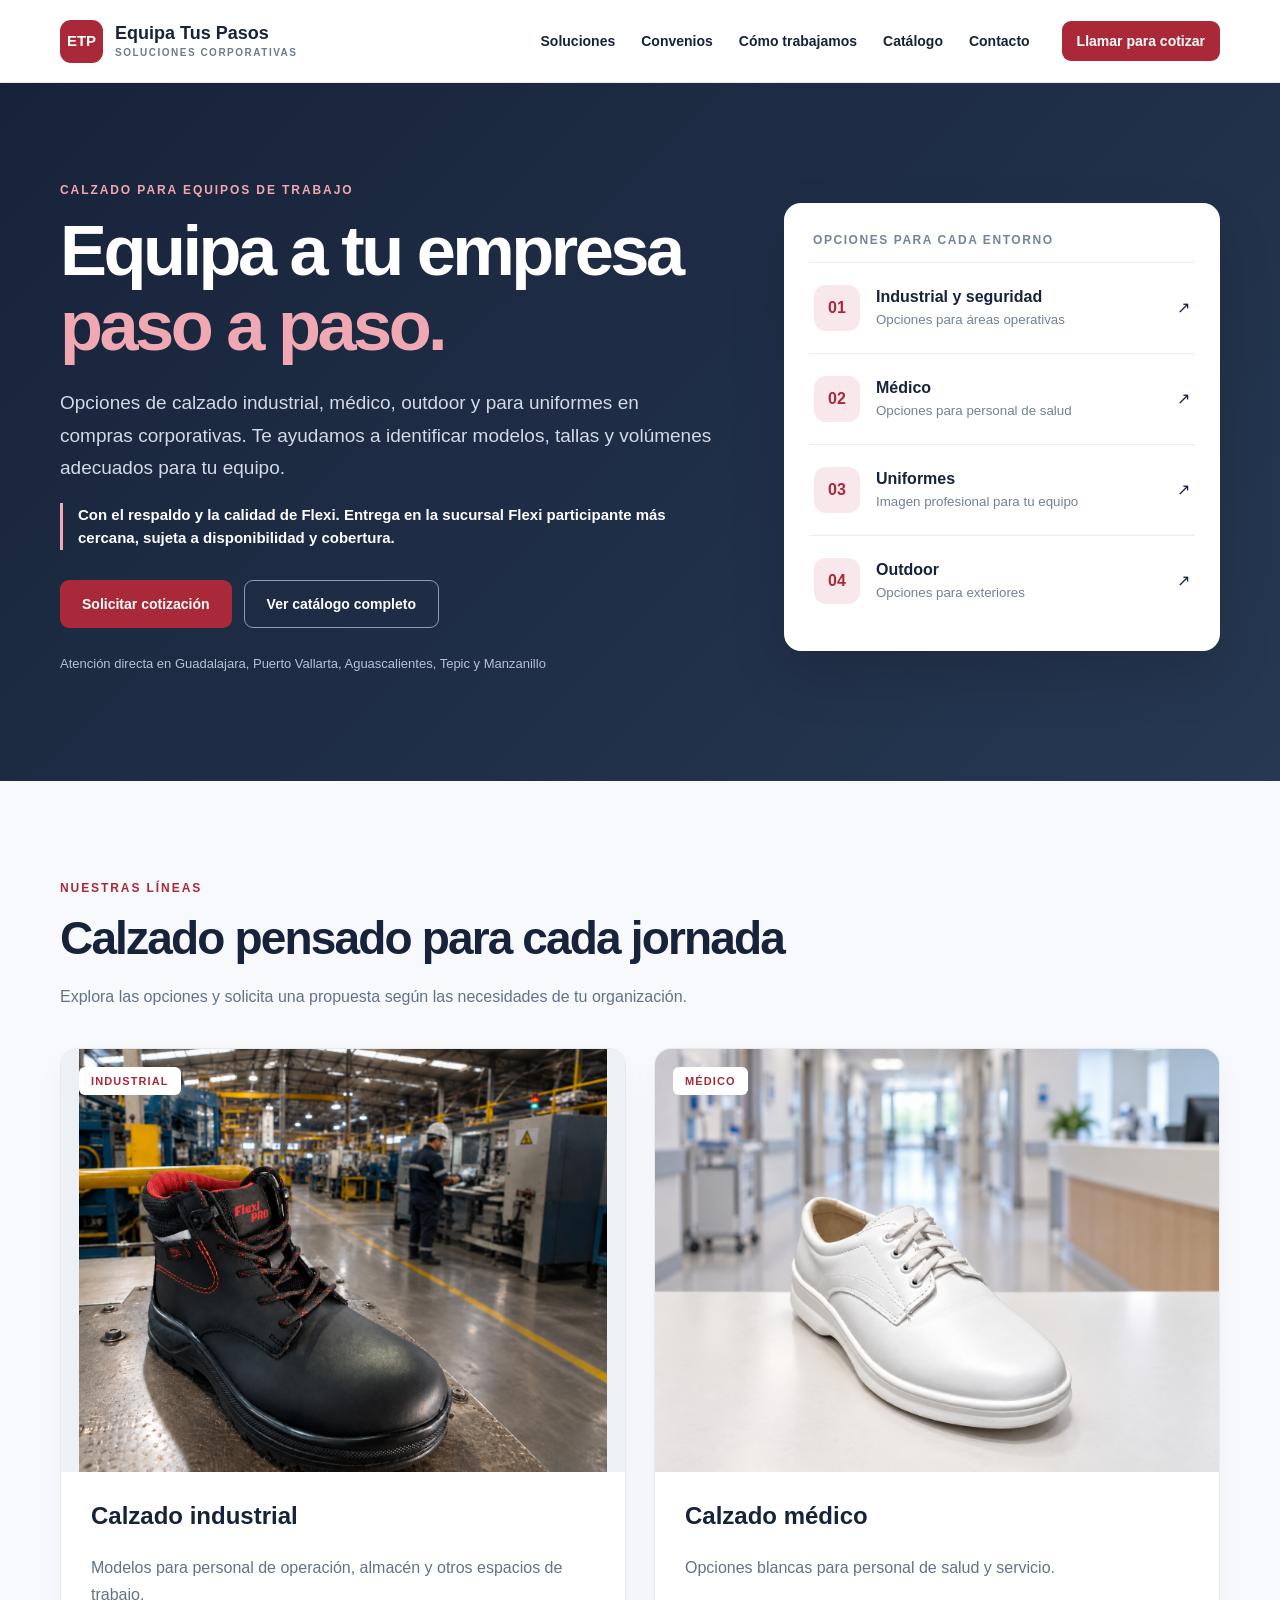
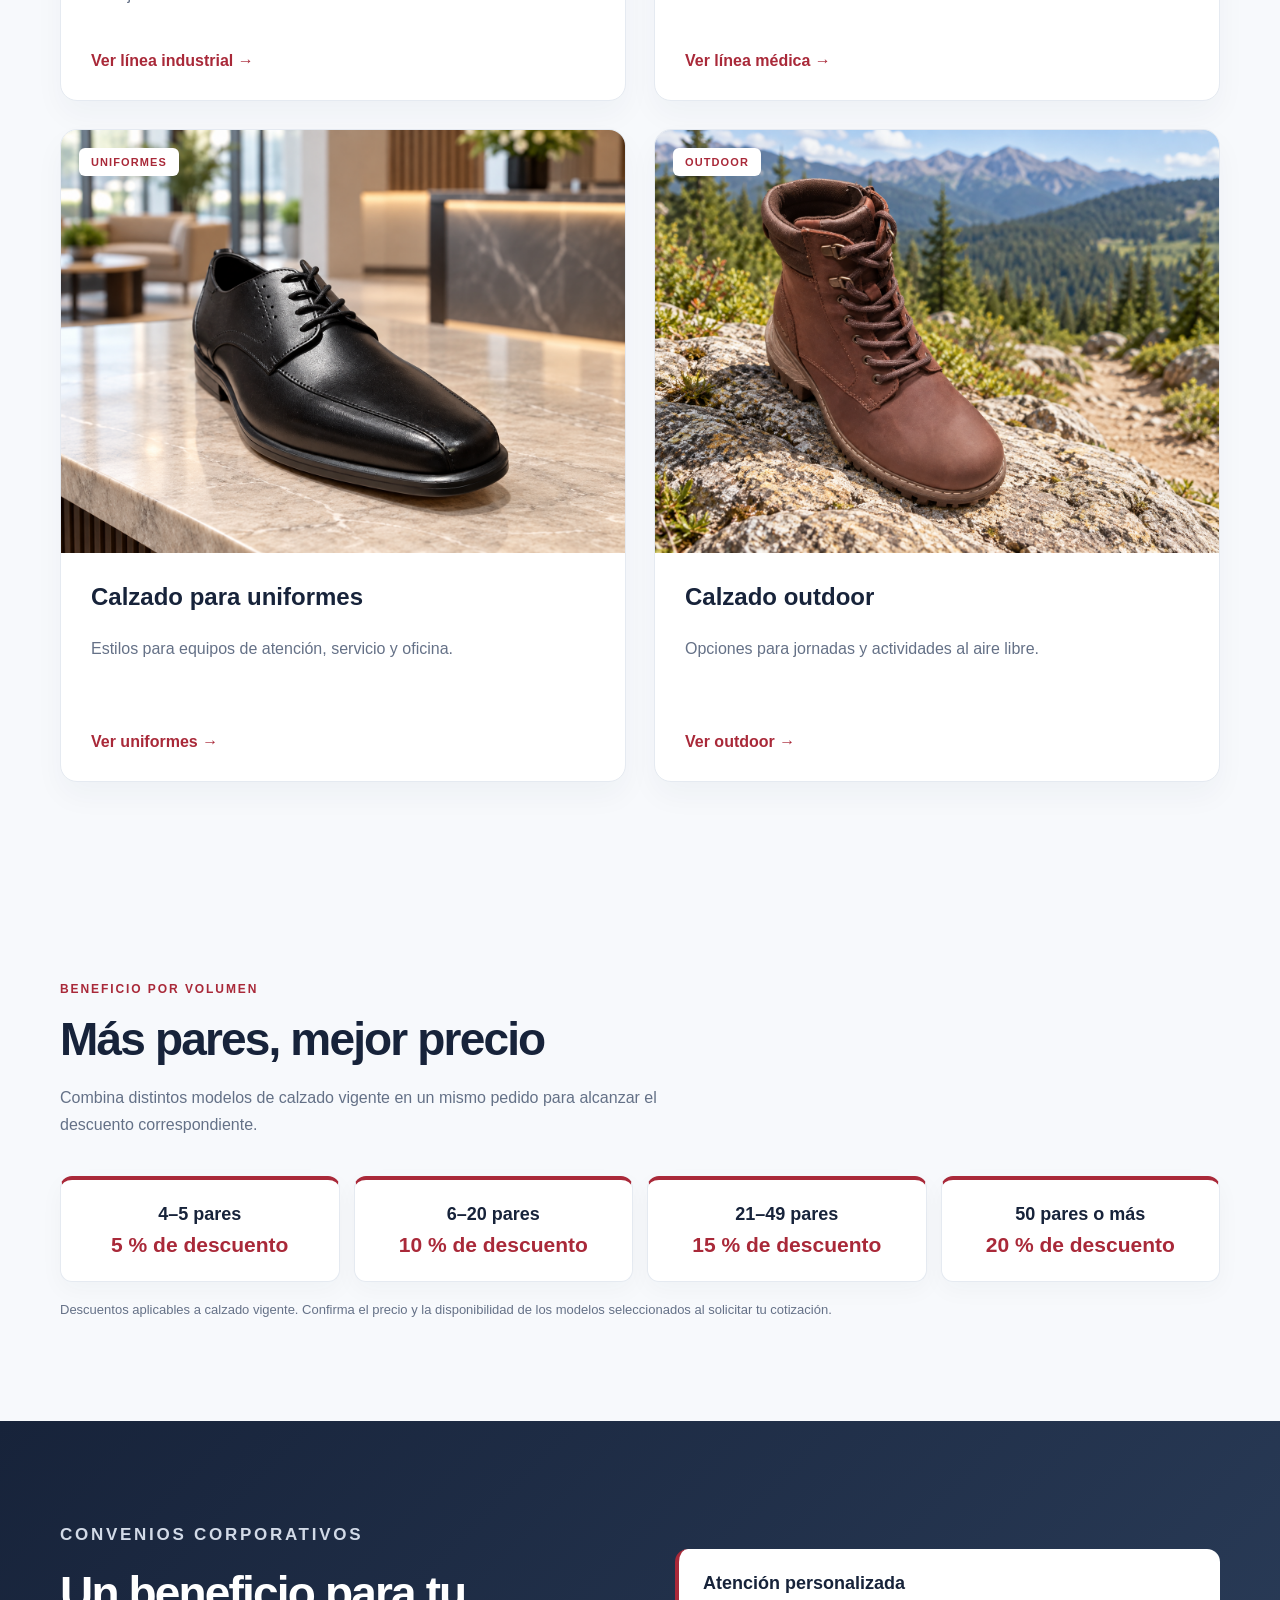
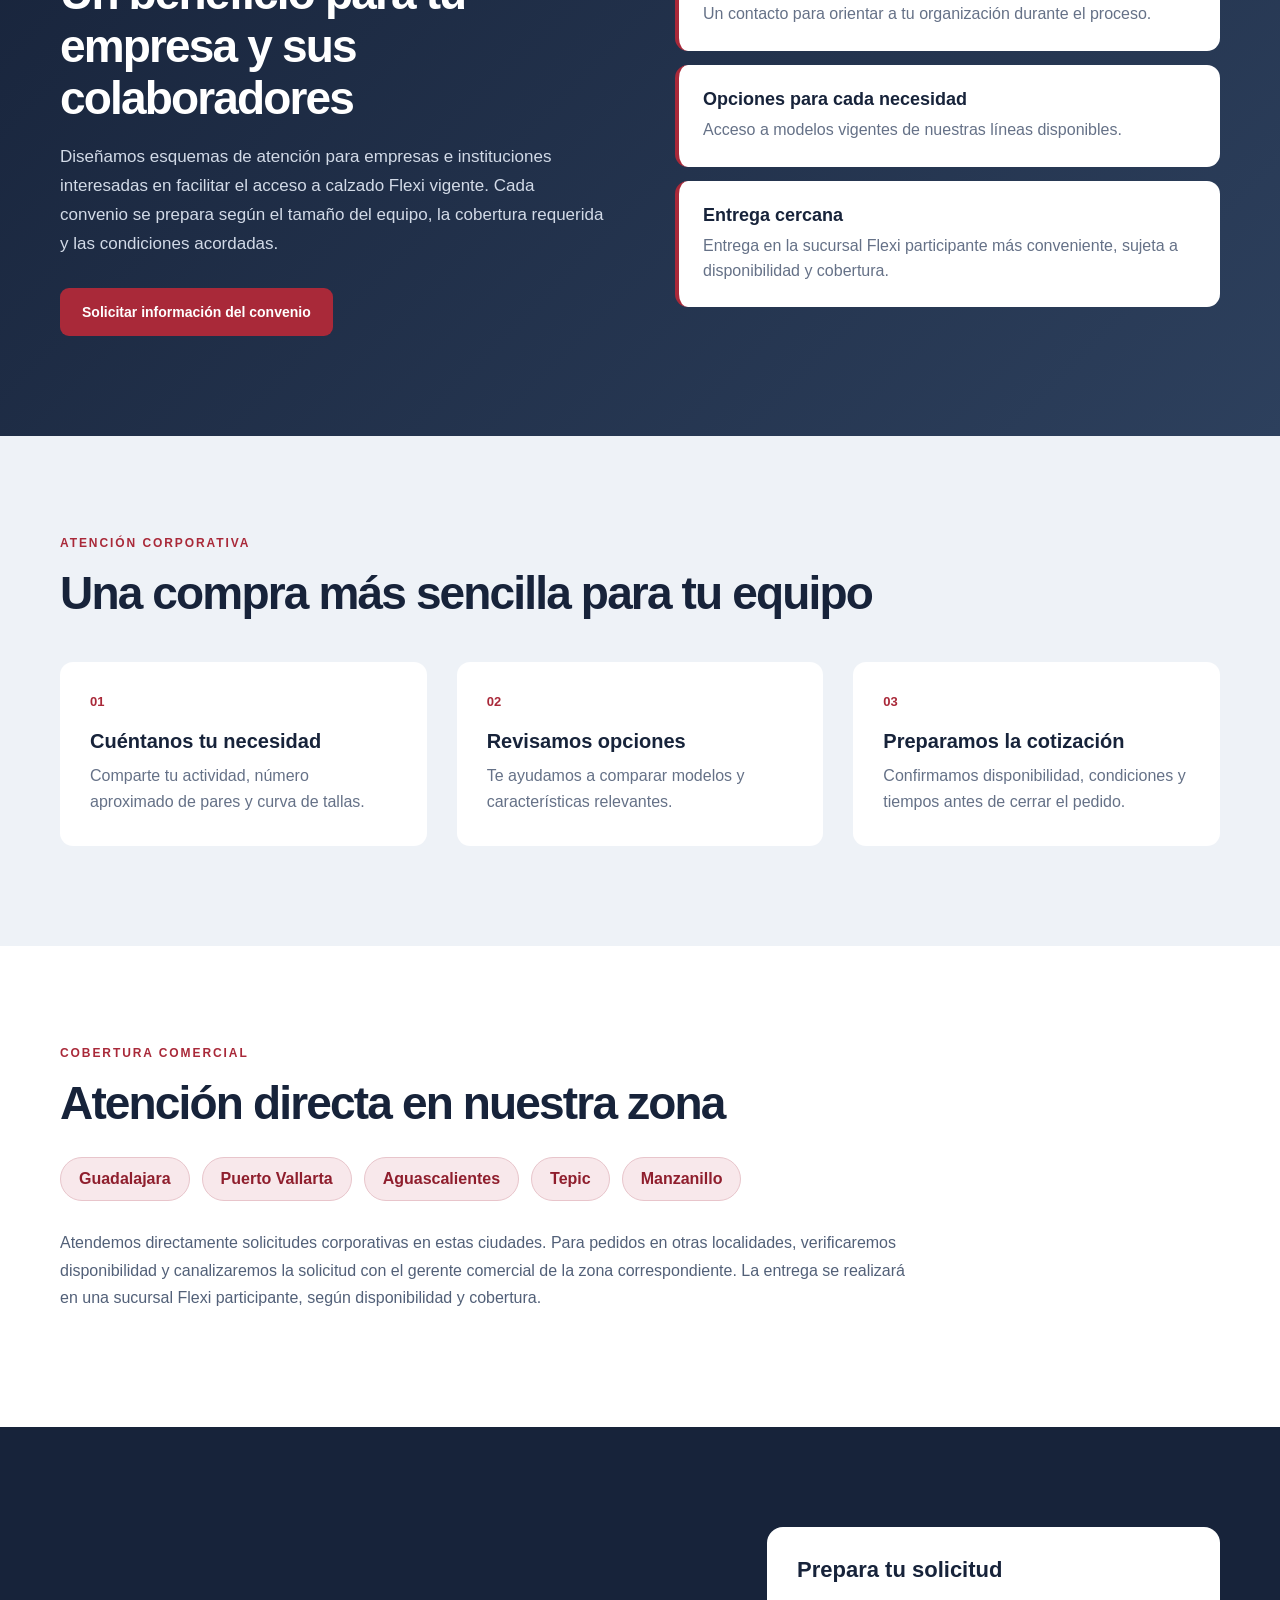
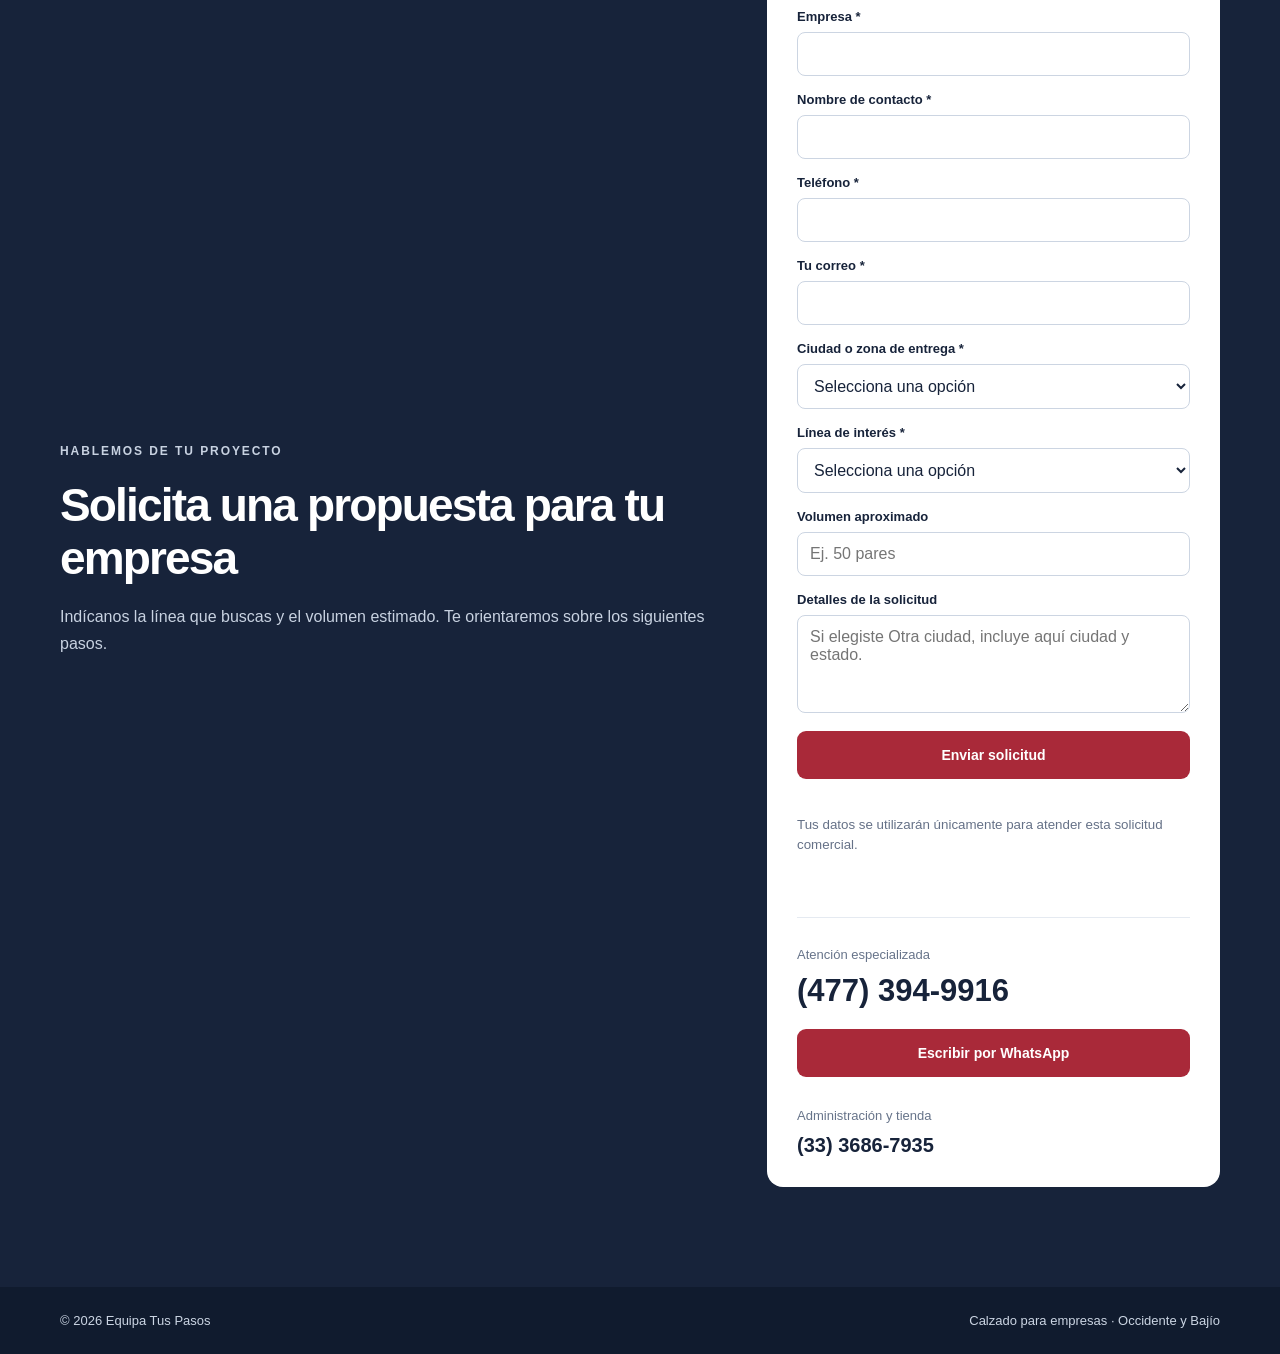
==== index.html @ 8e2b3d13 "Agrega catálogo industrial y cobertura regional Publica el catálogo técnico Flexi PRO, agrega las ci" ====
<!doctype html>
<html lang="es-MX">
<head>
  <meta charset="utf-8">
  <meta name="viewport" content="width=device-width, initial-scale=1">
  <title>Calzado industrial, médico, outdoor y para uniformes | Equipa Tus Pasos</title>
  <meta name="description" content="Cotiza calzado industrial, médico, outdoor y para uniformes. Atención corporativa en Guadalajara, Puerto Vallarta, Aguascalientes, Tepic y Manzanillo.">
  <meta name="robots" content="index,follow"><link rel="canonical" href="https://laejmestradacabrera-tech.github.io/equipa-tus-pasos-web/">
  <meta name="theme-color" content="#17233a">
  <link rel="stylesheet" href="styles.css">
  <script type="application/ld+json">{"@context":"https://schema.org","@type":"Organization","name":"Equipa Tus Pasos","description":"Soluciones de calzado industrial, médico, outdoor y para uniformes de empresas","areaServed":["Guadalajara","Puerto Vallarta","Aguascalientes","Tepic","Manzanillo"],"telephone":"+523336867935"}</script>
</head>
<body>
  <a class="skip" href="#contenido">Ir al contenido</a>
  <header class="site-header">
    <div class="wrap nav">
      <a class="brand" href="index.html" aria-label="Equipa Tus Pasos, inicio"><span class="brand-mark">ETP</span><span>Equipa <strong>Tus Pasos</strong><small>Soluciones corporativas</small></span></a>
<nav aria-label="Navegación principal"><a href="#soluciones">Soluciones</a><a href="#convenios">Convenios</a><a href="#proceso">Cómo trabajamos</a><a href="catalogo.html">Catálogo</a><a href="#contacto">Contacto</a></nav>
      <a class="button button-small" href="tel:+523336867935">Llamar para cotizar</a>
    </div>
  </header>
  <main id="contenido">
    <section class="hero"><div class="wrap hero-grid"><div><p class="eyebrow">Calzado para equipos de trabajo</p><h1>Equipa a tu empresa <em>paso a paso.</em></h1><p class="lead">Opciones de calzado industrial, médico, outdoor y para uniformes en compras corporativas. Te ayudamos a identificar modelos, tallas y volúmenes adecuados para tu equipo.</p><p class="hero-trust">Con el respaldo y la calidad de Flexi. Entrega en la sucursal Flexi participante más cercana, sujeta a disponibilidad y cobertura.</p><div class="actions"><a class="button" href="#contacto">Solicitar cotización</a><a class="button button-ghost" href="catalogo.html">Ver catálogo completo</a></div><p class="hero-note">Atención directa en Guadalajara, Puerto Vallarta, Aguascalientes, Tepic y Manzanillo</p></div><div class="hero-panel" aria-label="Nuestras cuatro líneas de calzado"><div class="hero-panel-heading">Opciones para cada entorno</div><a href="industrial.html"><span class="panel-icon">01</span><span><strong>Industrial y seguridad</strong><small>Opciones para áreas operativas</small></span><span aria-hidden="true">↗</span></a><a href="clinico.html"><span class="panel-icon">02</span><span><strong>Médico</strong><small>Opciones para personal de salud</small></span><span aria-hidden="true">↗</span></a><a href="uniformes.html"><span class="panel-icon">03</span><span><strong>Uniformes</strong><small>Imagen profesional para tu equipo</small></span><span aria-hidden="true">↗</span></a><a href="outdoor.html"><span class="panel-icon">04</span><span><strong>Outdoor</strong><small>Opciones para exteriores</small></span><span aria-hidden="true">↗</span></a></div></div></section>
    <section id="soluciones" class="section wrap"><p class="eyebrow dark">Nuestras líneas</p><h2>Calzado pensado para cada jornada</h2><p class="section-intro">Explora las opciones y solicita una propuesta según las necesidades de tu organización.</p><div class="cards"><article class="card"><div class="card-visual"><img src="industrial-142002-clean.png" alt="Calzado industrial negro en ambiente de fábrica" loading="lazy"><span class="card-badge">INDUSTRIAL</span></div><div class="card-body"><h3>Calzado industrial</h3><p>Modelos para personal de operación, almacén y otros espacios de trabajo.</p><a class="text-link" href="industrial.html">Ver línea industrial <span aria-hidden="true">→</span></a></div></article><article class="card"><div class="card-visual"><img src="medico-05807.png" alt="Calzado médico blanco en ambiente clínico" loading="lazy"><span class="card-badge">MÉDICO</span></div><div class="card-body"><h3>Calzado médico</h3><p>Opciones blancas para personal de salud y servicio.</p><a class="text-link" href="clinico.html">Ver línea médica <span aria-hidden="true">→</span></a></div></article><article class="card"><div class="card-visual"><img src="uniformes-407815.png" alt="Calzado negro para uniforme en ambiente corporativo" loading="lazy"><span class="card-badge">UNIFORMES</span></div><div class="card-body"><h3>Calzado para uniformes</h3><p>Estilos para equipos de atención, servicio y oficina.</p><a class="text-link" href="uniformes.html">Ver uniformes <span aria-hidden="true">→</span></a></div></article><article class="card"><div class="card-visual"><img src="outdoor-417413.png" alt="Bota outdoor café en entorno natural" loading="lazy"><span class="card-badge">OUTDOOR</span></div><div class="card-body"><h3>Calzado outdoor</h3><p>Opciones para jornadas y actividades al aire libre.</p><a class="text-link" href="outdoor.html">Ver outdoor <span aria-hidden="true">→</span></a></div></article></div></section>
    <section id="descuentos" class="section wrap"><p class="eyebrow dark">Beneficio por volumen</p><h2>Más pares, mejor precio</h2><p class="section-intro">Combina distintos modelos de calzado vigente en un mismo pedido para alcanzar el descuento correspondiente.</p><div class="discount-grid"><div><strong>4–5 pares</strong><span>5 % de descuento</span></div><div><strong>6–20 pares</strong><span>10 % de descuento</span></div><div><strong>21–49 pares</strong><span>15 % de descuento</span></div><div><strong>50 pares o más</strong><span>20 % de descuento</span></div></div><p class="discount-note">Descuentos aplicables a calzado vigente. Confirma el precio y la disponibilidad de los modelos seleccionados al solicitar tu cotización.</p></section><section id="convenios" class="section agreements"><div class="wrap agreements-grid"><div><p class="eyebrow">Convenios corporativos</p><h2>Un beneficio para tu empresa y sus colaboradores</h2><p>Diseñamos esquemas de atención para empresas e instituciones interesadas en facilitar el acceso a calzado Flexi vigente. Cada convenio se prepara según el tamaño del equipo, la cobertura requerida y las condiciones acordadas.</p><a class="button" href="#contacto">Solicitar información del convenio</a></div><div class="agreement-benefits"><div><strong>Atención personalizada</strong><span>Un contacto para orientar a tu organización durante el proceso.</span></div><div><strong>Opciones para cada necesidad</strong><span>Acceso a modelos vigentes de nuestras líneas disponibles.</span></div><div><strong>Entrega cercana</strong><span>Entrega en la sucursal Flexi participante más conveniente, sujeta a disponibilidad y cobertura.</span></div></div></div></section><section id="proceso" class="section process"><div class="wrap"><p class="eyebrow dark">Atención corporativa</p><h2>Una compra más sencilla para tu equipo</h2><div class="steps"><div><span>01</span><h3>Cuéntanos tu necesidad</h3><p>Comparte tu actividad, número aproximado de pares y curva de tallas.</p></div><div><span>02</span><h3>Revisamos opciones</h3><p>Te ayudamos a comparar modelos y características relevantes.</p></div><div><span>03</span><h3>Preparamos la cotización</h3><p>Confirmamos disponibilidad, condiciones y tiempos antes de cerrar el pedido.</p></div></div></div></section>
    <section class="section coverage"><div class="wrap"><p class="eyebrow dark">Cobertura comercial</p><h2>Atención directa en nuestra zona</h2><div class="coverage-list"><span>Guadalajara</span><span>Puerto Vallarta</span><span>Aguascalientes</span><span>Tepic</span><span>Manzanillo</span></div><p class="coverage-note">Atendemos directamente solicitudes corporativas en estas ciudades. Para pedidos en otras localidades, verificaremos disponibilidad y canalizaremos la solicitud con el gerente comercial de la zona correspondiente. La entrega se realizará en una sucursal Flexi participante, según disponibilidad y cobertura.</p></div></section><section id="contacto" class="section contact"><div class="wrap contact-grid"><div><p class="eyebrow">Hablemos de tu proyecto</p><h2>Solicita una propuesta para tu empresa</h2><p>Indícanos la línea que buscas y el volumen estimado. Te orientaremos sobre los siguientes pasos.</p></div><div class="contact-card"><h3>Prepara tu solicitud</h3><form id="quote-form"><label for="company">Empresa *</label><input id="company" name="company" required maxlength="120" autocomplete="organization"><label for="person">Nombre de contacto *</label><input id="person" name="person" required maxlength="120" autocomplete="name"><label for="phone">Teléfono *</label><input id="phone" name="phone" required maxlength="30" autocomplete="tel" inputmode="tel"><label for="email">Tu correo *</label><input id="email" name="email" type="email" required maxlength="180" autocomplete="email"><label for="city">Ciudad o zona de entrega *</label><select id="city" name="city" required><option value="">Selecciona una opción</option><option>Guadalajara</option><option>Puerto Vallarta</option><option>Aguascalientes</option><option>Tepic</option><option>Manzanillo</option><option>Otra ciudad</option></select><label for="line">Línea de interés *</label><select id="line" name="line" required><option value="">Selecciona una opción</option><option>Convenio corporativo</option><option>Industrial</option><option>Médico</option><option>Uniformes</option><option>Outdoor</option></select><label for="volume">Volumen aproximado</label><input id="volume" name="volume" maxlength="80" placeholder="Ej. 50 pares"><label for="details">Detalles de la solicitud</label><textarea id="details" name="details" rows="4" maxlength="2000" placeholder="Si elegiste Otra ciudad, incluye aquí ciudad y estado."></textarea><div class="form-trap" aria-hidden="true"><label for="website">Sitio web</label><input id="website" name="website" tabindex="-1" autocomplete="off"></div><button class="button" type="submit">Enviar solicitud</button><small class="form-note">Tus datos se utilizarán únicamente para atender esta solicitud comercial.</small><p id="form-status" class="form-status" role="status" aria-live="polite"></p></form><div class="contact-divider"></div><p>Atención especializada</p><a class="contact-number" href="tel:+524773949916">(477) 394-9916</a><a class="button" href="https://wa.me/524773949916?text=Hola%2C%20quiero%20cotizar%20calzado%20para%20mi%20empresa">Escribir por WhatsApp</a><p>Administración y tienda</p><a class="contact-secondary" href="tel:+523336867935">(33) 3686-7935</a></div></div></section>
  </main>
  <footer><div class="wrap footer-inner"><span>© <span id="year">2026</span> Equipa Tus Pasos</span><span>Calzado para empresas · Occidente y Bajío</span></div></footer>
  <script src="site.js" defer></script>
</body>
</html>
---- styles.css ----
:root{font-family:Arial,Helvetica,sans-serif;color:#17233a;background:#f7f9fc;font-synthesis:none}*{box-sizing:border-box}html{scroll-behavior:smooth}body{margin:0}a{color:inherit}img{max-width:100%;display:block}.wrap{width:min(1160px,calc(100% - 40px));margin:auto}.skip{position:absolute;left:-9999px}.skip:focus{left:12px;top:12px;z-index:20;background:#fff;padding:12px}.site-header{background:#fff;border-bottom:1px solid #e6eaf0;position:sticky;top:0;z-index:10}.nav{display:flex;align-items:center;gap:32px;min-height:82px}.brand{display:flex;align-items:center;gap:12px;text-decoration:none;font-size:18px;font-weight:700;line-height:1.05;white-space:nowrap}.brand small{display:block;color:#6e7a8f;font-size:10px;text-transform:uppercase;letter-spacing:.15em;margin-top:5px}.brand-mark{display:grid;place-items:center;width:43px;height:43px;border-radius:11px;background:#a92939;color:#fff;font-size:15px}.nav nav{display:flex;gap:26px;margin-left:auto}.nav nav a{text-decoration:none;font-size:14px;font-weight:700}.nav nav a:hover,.text-link:hover{color:#a92939}.button{display:inline-flex;align-items:center;justify-content:center;padding:15px 22px;border-radius:9px;background:#a92939;color:#fff;text-decoration:none;font-weight:800;font-size:14px;min-height:48px}.button:hover{background:#8f1e2d}.button-small{min-height:40px;padding:11px 15px;white-space:nowrap}.button-ghost{background:transparent;border:1px solid #8c9bb4}.button-ghost:hover{background:#344059}.hero{background:linear-gradient(135deg,#17233a,#263852);color:#fff;padding:100px 0 110px}.hero-grid{display:grid;grid-template-columns:1.2fr .8fr;gap:70px;align-items:center}.eyebrow{color:#f1a7af;letter-spacing:.16em;text-transform:uppercase;font-size:12px;font-weight:900;margin:0 0 17px}.eyebrow.dark{color:#a92939}h1,h2,h3,p{margin-top:0}h1{font-size:clamp(42px,5.5vw,73px);letter-spacing:-.05em;line-height:1.06;margin-bottom:24px}h1 em{color:#f0a9b2;font-style:normal}h2{font-size:clamp(31px,4vw,46px);letter-spacing:-.04em;line-height:1.15;margin-bottom:18px}.lead{font-size:19px;line-height:1.7;color:#d2dae7;max-width:660px}.actions{display:flex;flex-wrap:wrap;gap:12px;margin-top:30px}.hero-note{color:#b6c1d3;font-size:13px;margin:28px 0 0}.hero-panel{background:#fff;color:#17233a;padding:25px;border-radius:17px;box-shadow:0 25px 55px #0002}.hero-panel-heading{text-transform:uppercase;color:#76839a;letter-spacing:.13em;font-size:12px;font-weight:800;padding:5px 4px 15px}.hero-panel a{display:flex;align-items:center;gap:16px;text-decoration:none;padding:22px 5px;border-top:1px solid #e8ecf1}.hero-panel a>span:nth-child(2){flex:1}.hero-panel strong,.hero-panel small{display:block}.hero-panel small{color:#738096;margin-top:6px}.panel-icon{display:grid;place-items:center;border-radius:12px;background:#f8e8eb;color:#a92939;font-weight:900;width:46px;height:46px}.section{padding:100px 0}.section-intro{color:#647187;line-height:1.7;max-width:660px;margin-bottom:38px}.cards{display:grid;grid-template-columns:1fr 1fr;gap:28px}.card{background:#fff;border:1px solid #e5eaf1;border-radius:17px;overflow:hidden;box-shadow:0 14px 30px #1c2d440a}.card-visual{height:260px;position:relative;overflow:hidden}.card-visual img{height:100%;width:100%;object-fit:contain;padding:18px}.industrial-visual{background:#edf1f5}.industrial-visual>span{position:absolute;top:18px;left:18px;background:#fff;padding:8px 12px;border-radius:6px;color:#a92939;text-transform:uppercase;letter-spacing:.1em;font-size:11px;font-weight:900}.clinical-visual{background:linear-gradient(130deg,#d8eef1,#afcfd9)}.clinical-art{height:100%;display:flex;flex-direction:column;justify-content:center;padding:45px}.clinical-art span{color:#3e7d91;letter-spacing:.2em;font-size:12px;font-weight:900}.clinical-art strong{font-size:35px;line-height:1.15;max-width:320px;margin-top:18px}.card-body{padding:30px}.card-body h3{font-size:24px}.card-body p{line-height:1.7;color:#657187;min-height:82px}.text-link{color:#a92939;font-weight:900;text-decoration:none}.process{background:#eef2f7}.steps{display:grid;grid-template-columns:repeat(3,1fr);gap:30px;margin-top:42px}.steps>div{background:#fff;border-radius:13px;padding:30px}.steps span{color:#a92939;font-size:13px;font-weight:900}.steps h3{font-size:20px;margin:20px 0 10px}.steps p{color:#657187;line-height:1.65;margin-bottom:0}.contact{background:#17233a;color:#fff}.contact-grid{display:grid;grid-template-columns:1fr .7fr;gap:60px;align-items:center}.contact p{color:#c8d2e1;line-height:1.7}.contact-card{background:#fff;color:#17233a;border-radius:16px;padding:30px}.contact-card p{color:#67748a;font-size:13px;margin-bottom:7px}.contact-number{display:block;font-size:31px;font-weight:900;text-decoration:none;margin-bottom:20px}.contact-card .button{width:100%;margin-bottom:28px}.contact-secondary{font-size:20px;font-weight:800;text-decoration:none}footer{background:#101b2e;color:#cbd5e3}.footer-inner{display:flex;justify-content:space-between;gap:20px;padding:26px 0;font-size:13px}.subhero{background:#17233a;color:#fff;padding:75px 0}.subhero p:last-child{color:#d2dae7;line-height:1.7;font-size:18px;max-width:760px}.product-grid{display:grid;grid-template-columns:repeat(4,1fr);gap:18px;margin:35px 0}.product{border:1px solid #e5eaf1;border-radius:14px;background:#fff;padding:20px}.product img{width:100%;height:185px;object-fit:contain}.product h3{margin:15px 0 6px;font-size:18px}.product p{color:#657187;font-size:14px;line-height:1.5}.notice{border-left:4px solid #a92939;background:#fff;padding:20px 24px;line-height:1.7;color:#526078}.back-link{display:inline-block;margin-top:20px;color:#a92939;font-weight:800;text-decoration:none}@media(max-width:850px){.nav{flex-wrap:wrap;padding:15px 0;gap:15px}.nav nav{order:3;width:100%;margin:0;justify-content:space-between}.hero-grid,.contact-grid{grid-template-columns:1fr;gap:40px}.hero{padding:65px 0}.steps,.product-grid{grid-template-columns:repeat(2,1fr)}}@media(max-width:600px){.wrap{width:min(100% - 30px,1160px)}.nav>.button{display:none}.nav nav{gap:8px}.nav nav a{font-size:12px}.section{padding:65px 0}.cards,.steps,.product-grid{grid-template-columns:1fr}.card-body p{min-height:0}.hero-panel{padding:18px}.footer-inner{flex-direction:column}.contact-number{font-size:27px}}
.contact-card h3{font-size:22px;margin-bottom:18px}.contact-card form{display:grid;gap:8px}.contact-card label{font-size:13px;font-weight:800;margin-top:8px}.contact-card input,.contact-card select,.contact-card textarea{width:100%;border:1px solid #ccd5e2;border-radius:8px;padding:12px;font:inherit;color:#17233a;background:#fff}.contact-card input:focus,.contact-card select:focus,.contact-card textarea:focus{outline:2px solid #a92939;outline-offset:1px}.contact-card form button{border:0;cursor:pointer;margin-top:10px}.form-note{display:block;color:#657187;line-height:1.5}.contact-divider{height:1px;background:#e5eaf1;margin:26px 0}
.form-trap{position:absolute!important;left:-9999px!important;width:1px!important;height:1px!important;overflow:hidden!important}.form-status{min-height:24px;margin:4px 0 0!important;font-size:14px!important;font-weight:800}.form-status.success{color:#267447!important}.form-status.error{color:#a92939!important}.contact-card form button:disabled{opacity:.65;cursor:wait}
.discount-grid{display:grid;grid-template-columns:repeat(4,1fr);gap:14px}.discount-grid>div{background:#fff;border:1px solid #e5eaf1;border-top:4px solid #a92939;border-radius:12px;padding:24px;text-align:center;box-shadow:0 8px 24px #1c2d4409}.discount-grid strong,.discount-grid span{display:block}.discount-grid strong{font-size:18px;margin-bottom:8px}.discount-grid span{color:#a92939;font-size:21px;font-weight:900}.discount-note{color:#657187;font-size:13px;line-height:1.6;margin:18px 0 0}@media(max-width:850px){.discount-grid{grid-template-columns:repeat(2,1fr)}}@media(max-width:600px){.discount-grid{grid-template-columns:1fr 1fr}.discount-grid>div{padding:16px}.discount-grid strong{font-size:15px}.discount-grid span{font-size:17px}}
.agreements{background:linear-gradient(135deg,#17233a,#2d405d);color:#fff}.agreements-grid{display:grid;grid-template-columns:1fr 1fr;gap:70px;align-items:center}.agreements h2{max-width:620px}.agreements p{color:#d2dae7;line-height:1.7;font-size:17px}.agreements .button{margin-top:12px}.agreement-benefits{display:grid;gap:14px}.agreement-benefits>div{background:#fff;color:#17233a;border-radius:13px;padding:24px;border-left:4px solid #a92939}.agreement-benefits strong,.agreement-benefits span{display:block}.agreement-benefits strong{font-size:18px;margin-bottom:8px}.agreement-benefits span{color:#657187;line-height:1.55}@media(max-width:850px){.agreements-grid{grid-template-columns:1fr;gap:38px}}@media(max-width:600px){.agreement-benefits>div{padding:20px}.agreements p{font-size:16px}}
.coverage{background:#fff}.coverage-list{display:flex;flex-wrap:wrap;gap:12px;margin:28px 0}.coverage-list span{background:#f8e8eb;color:#8f1e2d;border:1px solid #e8c5cb;border-radius:999px;padding:12px 18px;font-weight:900}.coverage-note{max-width:850px;color:#526078;line-height:1.7}.industrial-catalog-grid{display:grid;grid-template-columns:1fr;gap:34px;margin:35px 0}.industrial-sheet{padding:22px}.industrial-sheet h3{font-size:25px;margin:0 0 18px}.industrial-sheet .product-image-button img{height:auto;aspect-ratio:1870/1445;object-fit:contain;background:#eee9e4}.industrial-lightbox{max-width:min(98vw,1500px);width:min(98vw,1500px)}.industrial-lightbox img{max-height:calc(94vh - 100px)}@media(max-width:600px){.coverage-list{gap:8px}.coverage-list span{padding:10px 13px;font-size:13px}.industrial-sheet{padding:12px}}
.product-image-button{display:block;width:100%;border:0;background:transparent;padding:0;cursor:zoom-in;color:#a92939;font:inherit;font-size:12px;font-weight:800}.product-image-button img{transition:transform .2s ease}.product-image-button:hover img{transform:scale(1.04)}.product-image-button:focus-visible{outline:3px solid #a92939;outline-offset:4px}.product-image-button span{display:block;margin-top:6px}.product .product-message{color:#17233a;font-weight:800;font-size:15px;line-height:1.45;margin:8px 0}.product-lightbox{border:0;border-radius:18px;padding:24px;background:#fff;box-shadow:0 25px 80px #0006;max-width:min(92vw,900px);max-height:92vh;text-align:center}.product-lightbox::backdrop{background:#101b2ed9}.product-lightbox img{display:block;max-width:100%;max-height:calc(92vh - 110px);width:auto;height:auto;object-fit:contain;margin:auto}.product-lightbox p{margin:12px 0 0;font-weight:800}.lightbox-close{position:absolute;right:10px;top:8px;border:0;background:#17233a;color:#fff;border-radius:50%;width:34px;height:34px;font-size:24px;line-height:1;cursor:pointer}.lightbox-close:focus-visible{outline:3px solid #a92939;outline-offset:3px}

.card-visual{height:auto;aspect-ratio:4/3;background:#edf1f5}.card-visual img{object-fit:contain;padding:0}.card-badge{position:absolute;top:18px;left:18px;background:#fff;padding:8px 12px;border-radius:6px;color:#a92939;text-transform:uppercase;letter-spacing:.1em;font-size:11px;font-weight:900}.product-image-button img{height:220px;object-fit:contain;background:#f3f5f8}.subhero .button{margin-top:10px}@media(max-width:1050px){.nav nav{gap:14px}.nav nav a{font-size:13px}}
@media(max-width:600px){.nav nav{justify-content:flex-start;flex-wrap:wrap;column-gap:14px;row-gap:10px}.nav nav a{font-size:12px}}
.catalog-toolbar{display:flex;align-items:end;justify-content:space-between;gap:30px;margin-bottom:24px}.catalog-toolbar h2{margin-bottom:0}.catalog-search{display:grid;gap:8px;color:#526078;font-size:13px;font-weight:800;width:min(100%,420px)}.catalog-search input{border:1px solid #bcc7d6;border-radius:10px;padding:14px 16px;font:inherit;background:#fff}.catalog-search input:focus{outline:3px solid #a9293940;border-color:#a92939}.catalog-grid{display:grid;grid-template-columns:repeat(3,1fr);gap:22px}.catalog-card{background:#fff;border:1px solid #e5eaf1;border-radius:15px;padding:16px;box-shadow:0 8px 24px #1c2d4409}.catalog-card h3{font-size:18px;margin:16px 0 8px}.catalog-models{color:#657187;font-size:13px;line-height:1.6;min-height:44px}.catalog-page-button{border:0;background:#eef2f7;border-radius:10px;padding:0;width:100%;cursor:zoom-in;overflow:hidden}.catalog-page-button img{width:100%;aspect-ratio:1.42/1;object-fit:contain;transition:transform .2s ease}.catalog-page-button:hover img{transform:scale(1.02)}.catalog-more{display:flex;margin:30px auto}.catalog-more[hidden]{display:none}.catalog-notice{margin-top:35px}.catalog-lightbox{width:min(96vw,1100px)}@media(max-width:850px){.catalog-grid{grid-template-columns:repeat(2,1fr)}}@media(max-width:600px){.catalog-toolbar{align-items:stretch;flex-direction:column}.catalog-grid{grid-template-columns:1fr}.catalog-models{min-height:0}}

.product .product-price{color:#a92939;font-size:20px;font-weight:900;margin:8px 0}.product-price+.product-message{margin-top:12px}
.hero-trust{max-width:690px;margin:18px 0 0;padding-left:15px;border-left:3px solid #f0a9b2;color:#fff;font-size:15px;font-weight:800;line-height:1.55}.catalog-filters{display:flex;flex-wrap:wrap;gap:10px;margin:4px 0 12px}.catalog-filters button{min-width:112px;border:1px solid #a92939;border-radius:999px;padding:11px 19px;background:#fff;color:#a92939;font:inherit;font-size:14px;font-weight:800;cursor:pointer}.catalog-filters button:hover,.catalog-filters button.active{background:#a92939;color:#fff}.catalog-filters button:focus-visible{outline:3px solid #17233a;outline-offset:3px}.catalog-filter-status{margin-bottom:28px}@media(max-width:600px){.catalog-filters{display:grid;grid-template-columns:1fr 1fr;gap:8px}.catalog-filters button{min-width:0;width:100%;padding:10px 8px}}
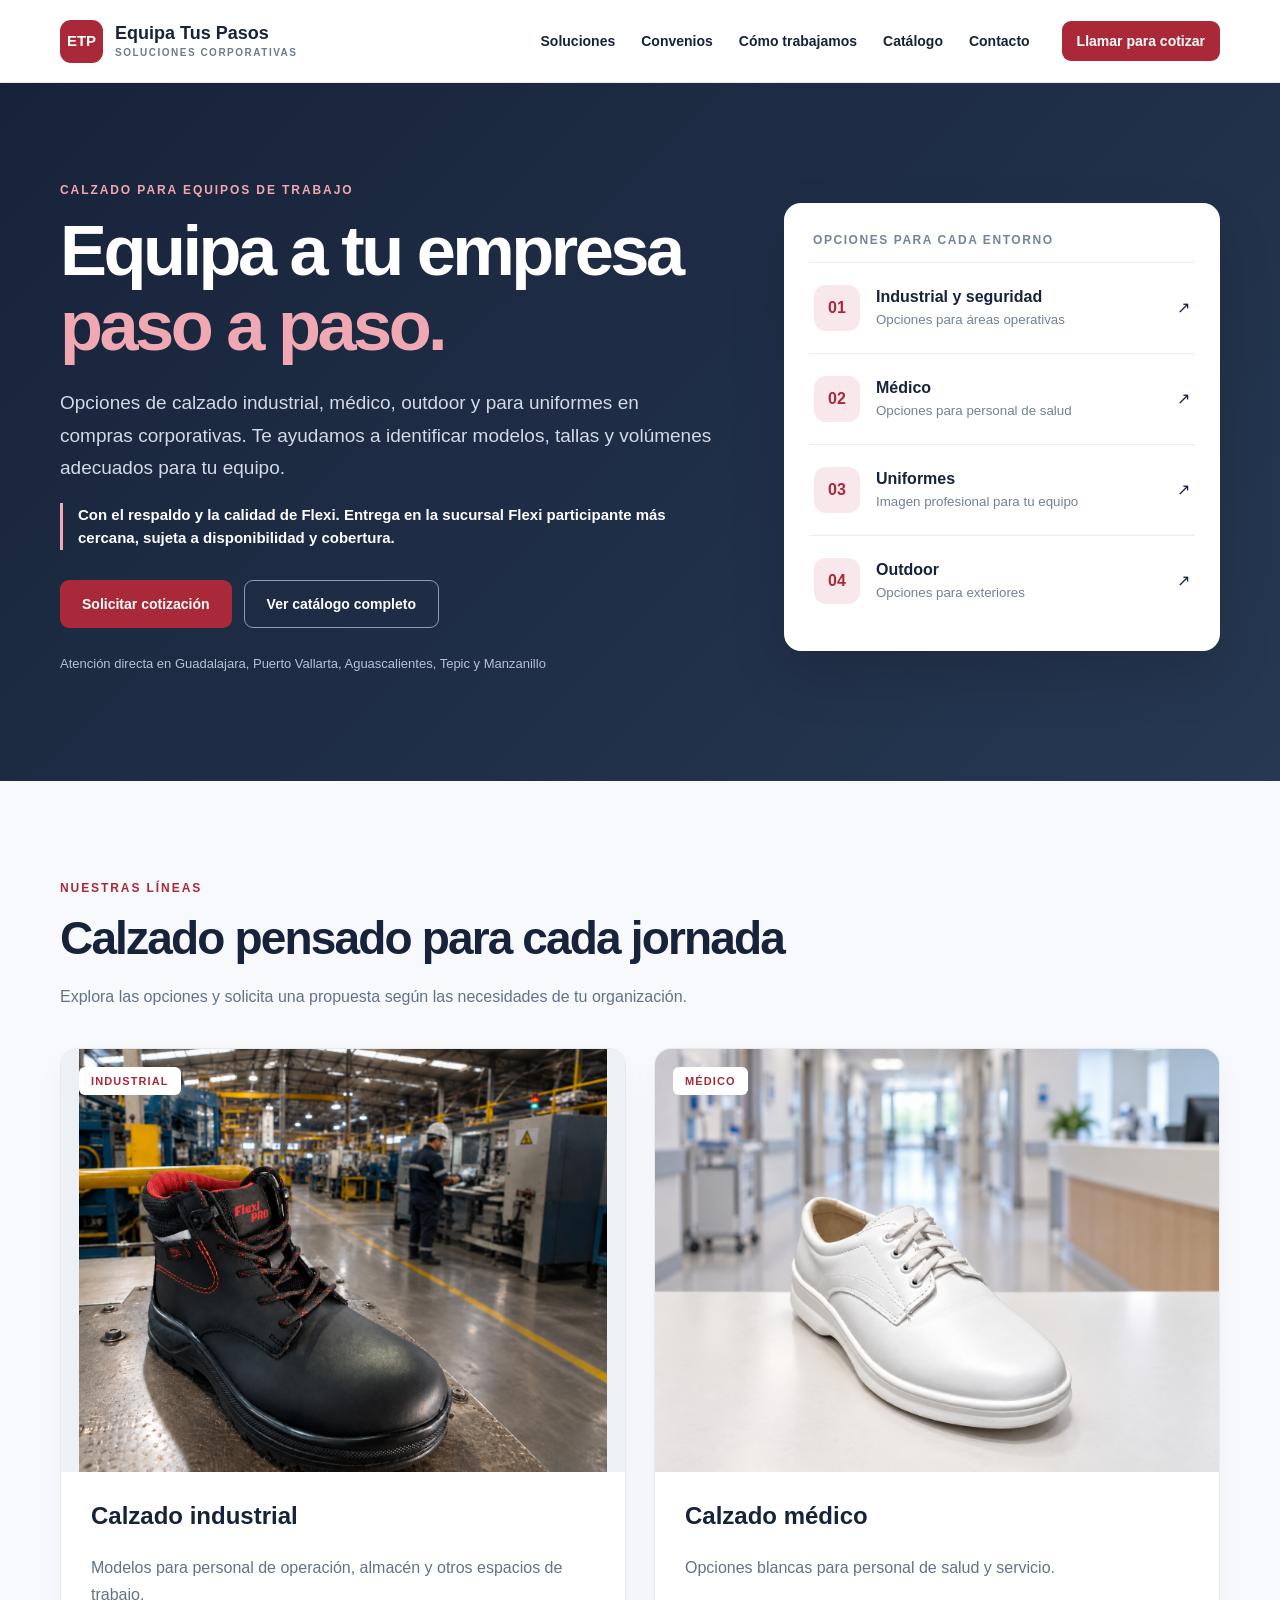
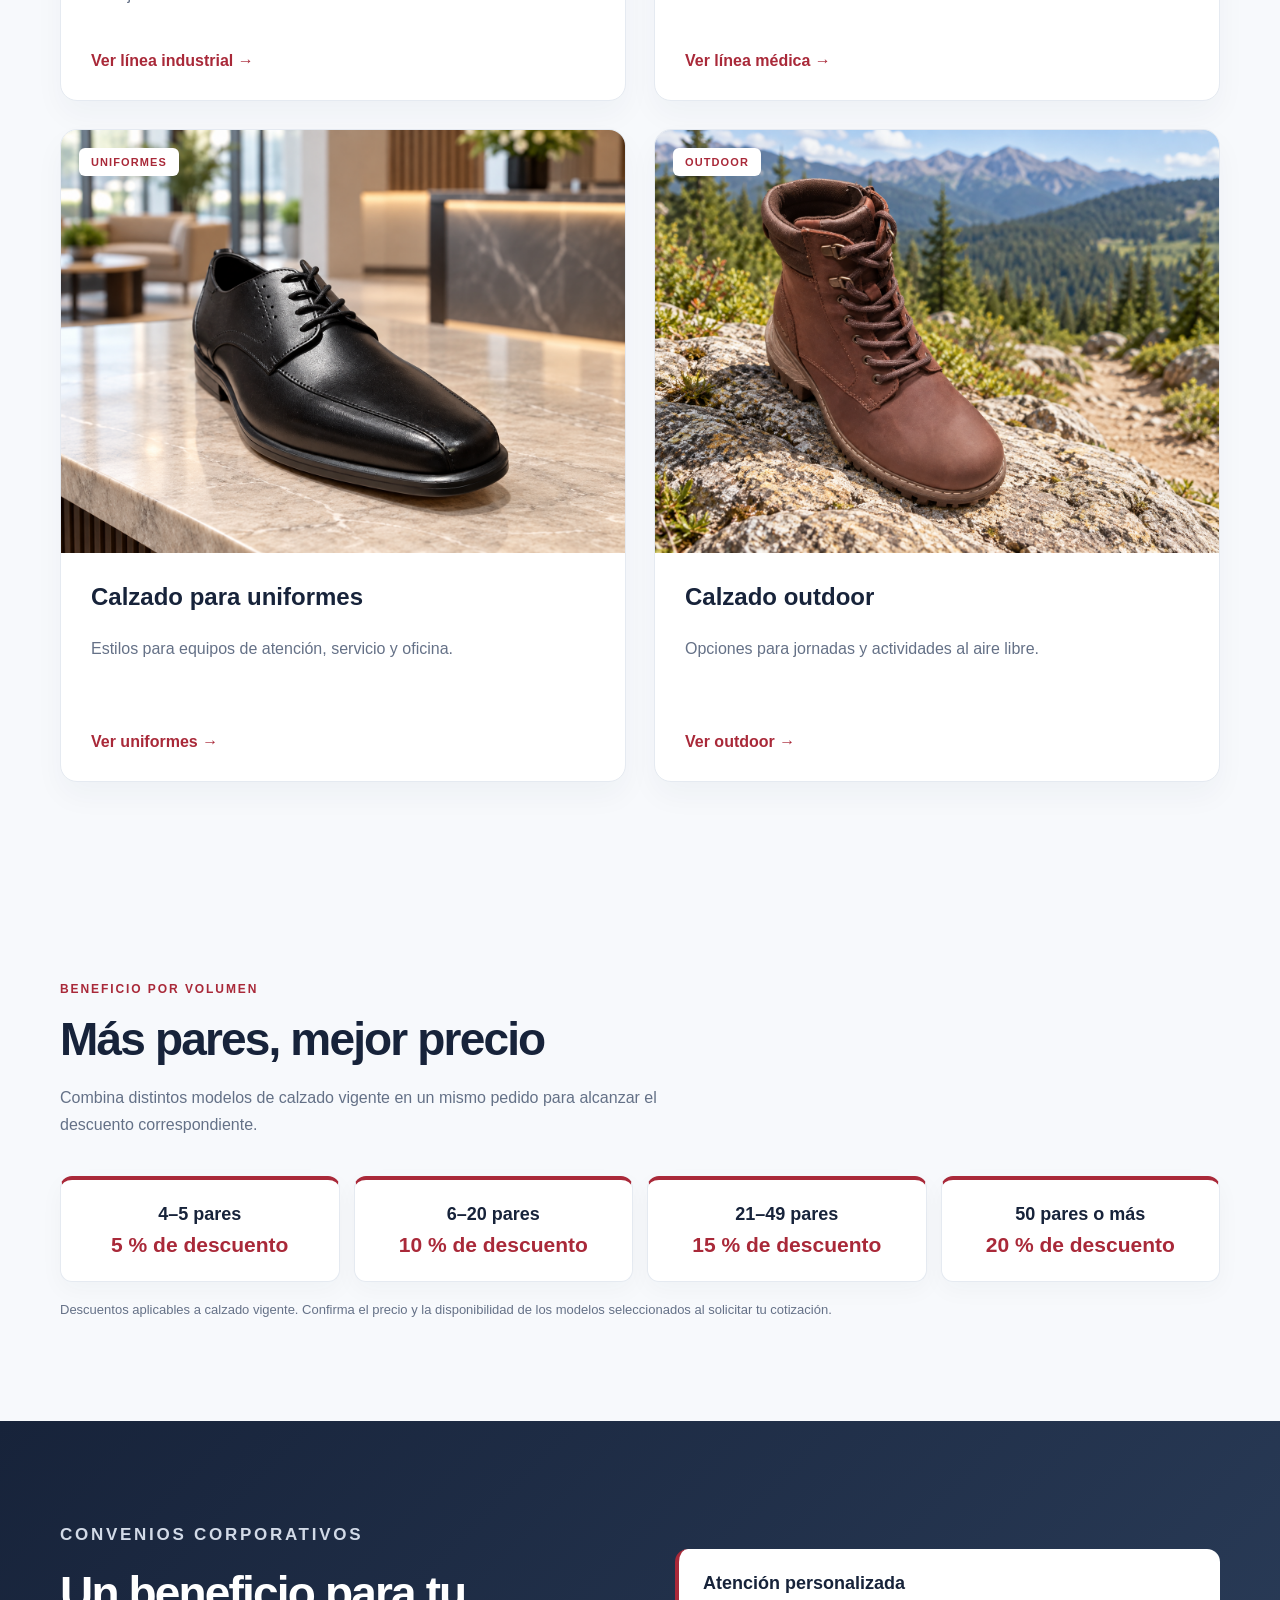
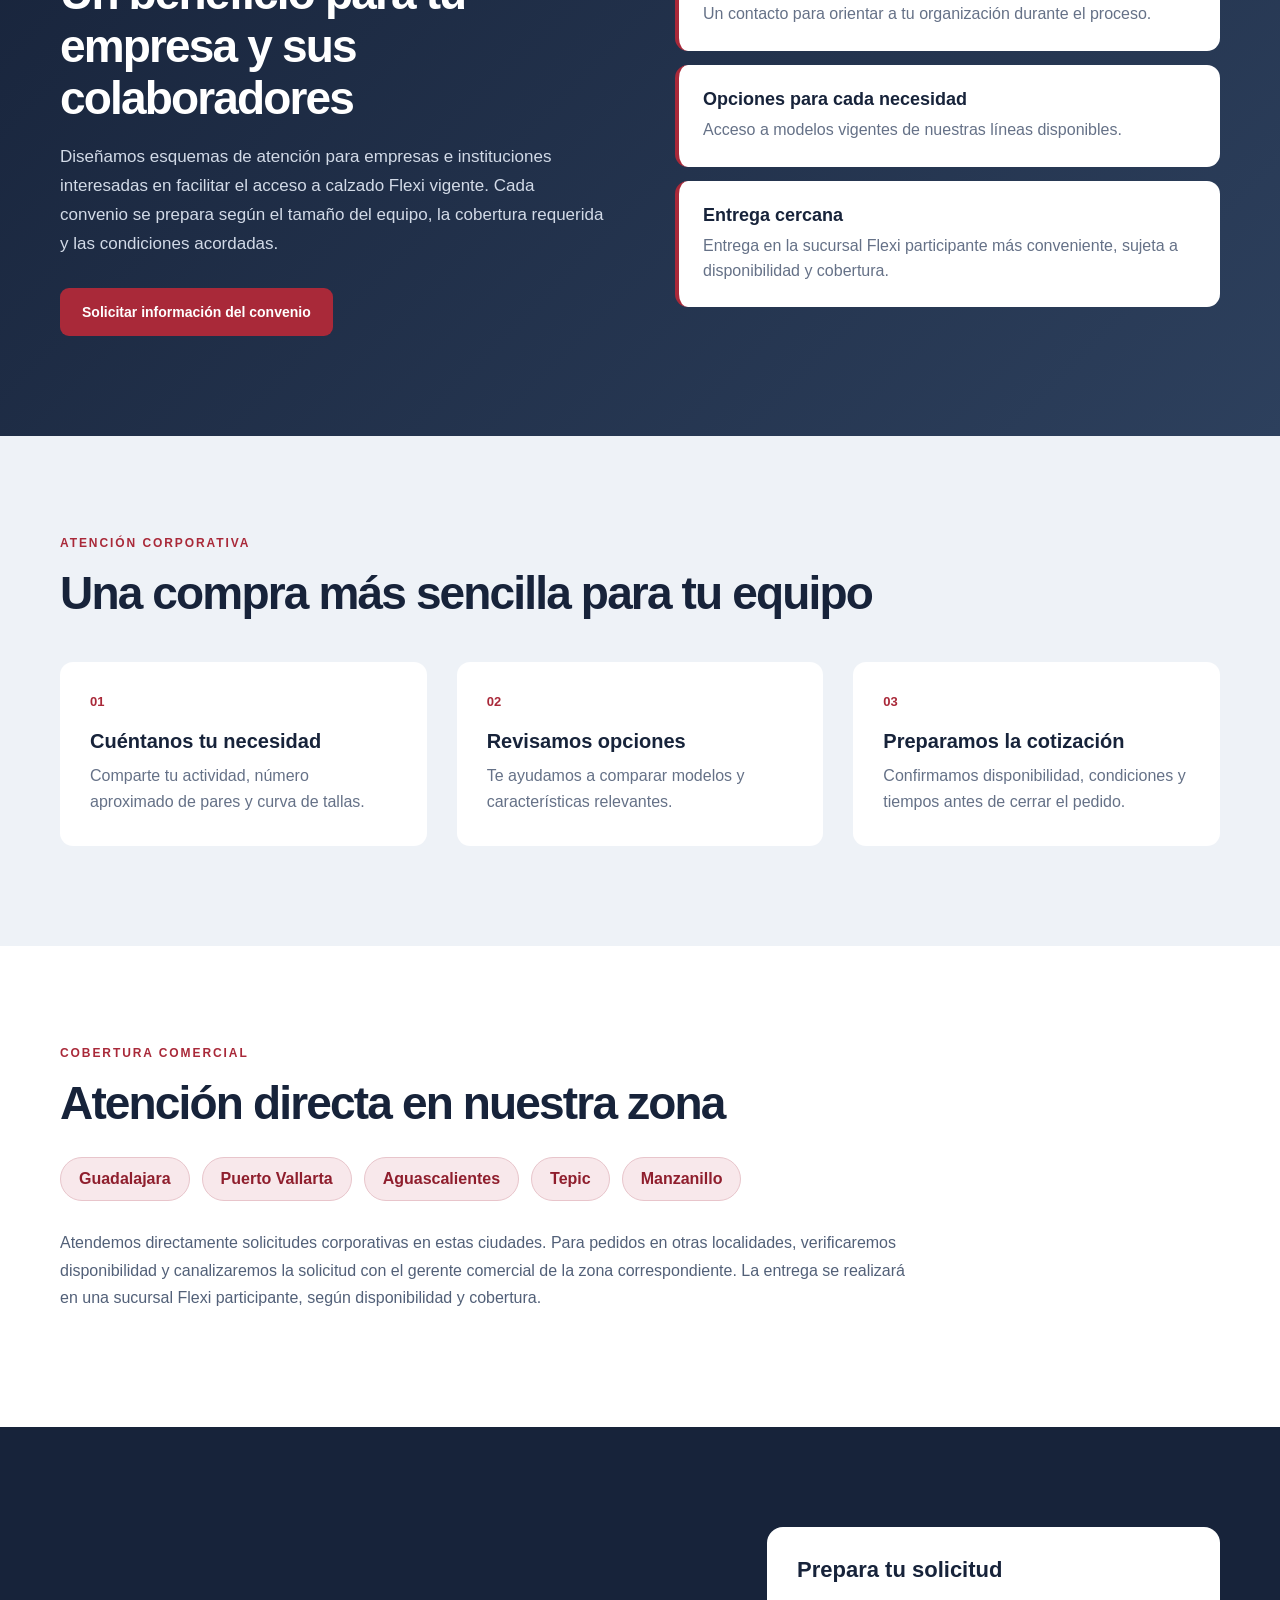
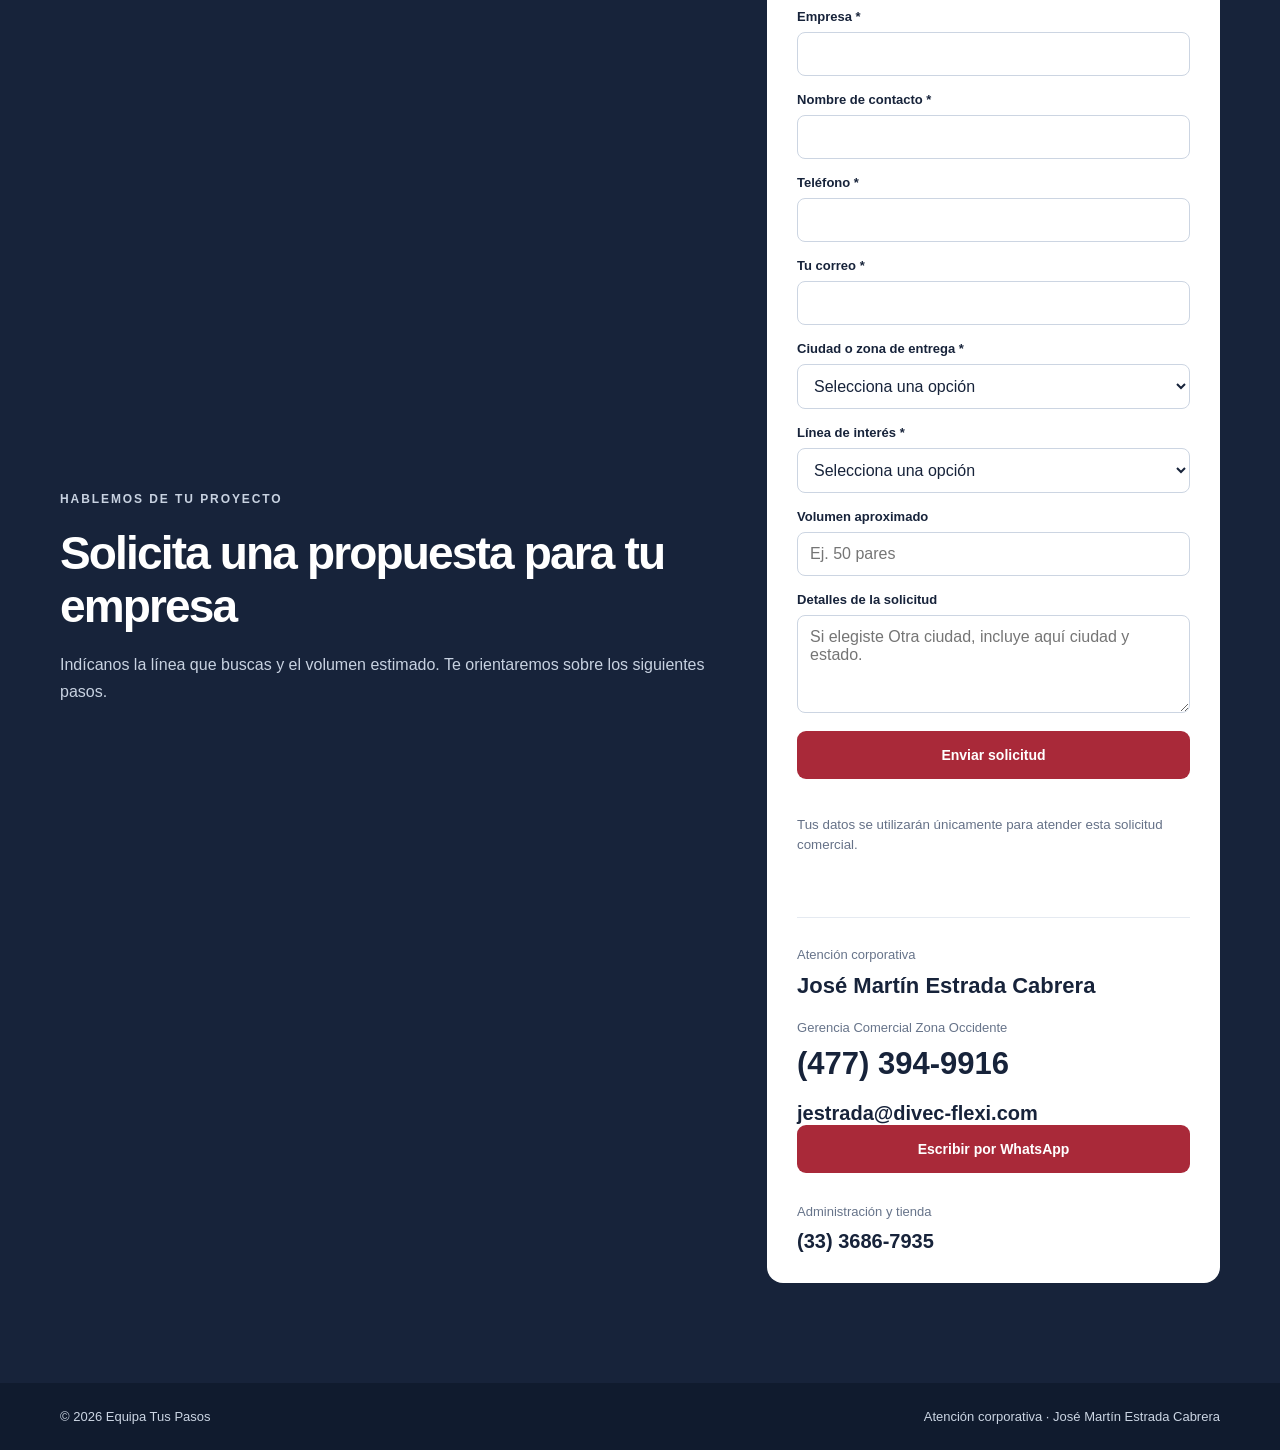
==== commit 2722f08e: "Agrega responsable de atención corporativa Muestra nombre, cargo, teléfono y correo institucional en" ====
--- a/index.html
+++ b/index.html
@@ -7,7 +7,7 @@
   <meta name="description" content="Cotiza calzado industrial, médico, outdoor y para uniformes. Atención corporativa en Guadalajara, Puerto Vallarta, Aguascalientes, Tepic y Manzanillo.">
   <meta name="robots" content="index,follow"><link rel="canonical" href="https://laejmestradacabrera-tech.github.io/equipa-tus-pasos-web/">
   <meta name="theme-color" content="#17233a">
-  <link rel="stylesheet" href="styles.css">
+  <link rel="stylesheet" href="styles.css?v=8e2b3d1">
   <script type="application/ld+json">{"@context":"https://schema.org","@type":"Organization","name":"Equipa Tus Pasos","description":"Soluciones de calzado industrial, médico, outdoor y para uniformes de empresas","areaServed":["Guadalajara","Puerto Vallarta","Aguascalientes","Tepic","Manzanillo"],"telephone":"+523336867935"}</script>
 </head>
 <body>
@@ -23,9 +23,9 @@
     <section class="hero"><div class="wrap hero-grid"><div><p class="eyebrow">Calzado para equipos de trabajo</p><h1>Equipa a tu empresa <em>paso a paso.</em></h1><p class="lead">Opciones de calzado industrial, médico, outdoor y para uniformes en compras corporativas. Te ayudamos a identificar modelos, tallas y volúmenes adecuados para tu equipo.</p><p class="hero-trust">Con el respaldo y la calidad de Flexi. Entrega en la sucursal Flexi participante más cercana, sujeta a disponibilidad y cobertura.</p><div class="actions"><a class="button" href="#contacto">Solicitar cotización</a><a class="button button-ghost" href="catalogo.html">Ver catálogo completo</a></div><p class="hero-note">Atención directa en Guadalajara, Puerto Vallarta, Aguascalientes, Tepic y Manzanillo</p></div><div class="hero-panel" aria-label="Nuestras cuatro líneas de calzado"><div class="hero-panel-heading">Opciones para cada entorno</div><a href="industrial.html"><span class="panel-icon">01</span><span><strong>Industrial y seguridad</strong><small>Opciones para áreas operativas</small></span><span aria-hidden="true">↗</span></a><a href="clinico.html"><span class="panel-icon">02</span><span><strong>Médico</strong><small>Opciones para personal de salud</small></span><span aria-hidden="true">↗</span></a><a href="uniformes.html"><span class="panel-icon">03</span><span><strong>Uniformes</strong><small>Imagen profesional para tu equipo</small></span><span aria-hidden="true">↗</span></a><a href="outdoor.html"><span class="panel-icon">04</span><span><strong>Outdoor</strong><small>Opciones para exteriores</small></span><span aria-hidden="true">↗</span></a></div></div></section>
     <section id="soluciones" class="section wrap"><p class="eyebrow dark">Nuestras líneas</p><h2>Calzado pensado para cada jornada</h2><p class="section-intro">Explora las opciones y solicita una propuesta según las necesidades de tu organización.</p><div class="cards"><article class="card"><div class="card-visual"><img src="industrial-142002-clean.png" alt="Calzado industrial negro en ambiente de fábrica" loading="lazy"><span class="card-badge">INDUSTRIAL</span></div><div class="card-body"><h3>Calzado industrial</h3><p>Modelos para personal de operación, almacén y otros espacios de trabajo.</p><a class="text-link" href="industrial.html">Ver línea industrial <span aria-hidden="true">→</span></a></div></article><article class="card"><div class="card-visual"><img src="medico-05807.png" alt="Calzado médico blanco en ambiente clínico" loading="lazy"><span class="card-badge">MÉDICO</span></div><div class="card-body"><h3>Calzado médico</h3><p>Opciones blancas para personal de salud y servicio.</p><a class="text-link" href="clinico.html">Ver línea médica <span aria-hidden="true">→</span></a></div></article><article class="card"><div class="card-visual"><img src="uniformes-407815.png" alt="Calzado negro para uniforme en ambiente corporativo" loading="lazy"><span class="card-badge">UNIFORMES</span></div><div class="card-body"><h3>Calzado para uniformes</h3><p>Estilos para equipos de atención, servicio y oficina.</p><a class="text-link" href="uniformes.html">Ver uniformes <span aria-hidden="true">→</span></a></div></article><article class="card"><div class="card-visual"><img src="outdoor-417413.png" alt="Bota outdoor café en entorno natural" loading="lazy"><span class="card-badge">OUTDOOR</span></div><div class="card-body"><h3>Calzado outdoor</h3><p>Opciones para jornadas y actividades al aire libre.</p><a class="text-link" href="outdoor.html">Ver outdoor <span aria-hidden="true">→</span></a></div></article></div></section>
     <section id="descuentos" class="section wrap"><p class="eyebrow dark">Beneficio por volumen</p><h2>Más pares, mejor precio</h2><p class="section-intro">Combina distintos modelos de calzado vigente en un mismo pedido para alcanzar el descuento correspondiente.</p><div class="discount-grid"><div><strong>4–5 pares</strong><span>5 % de descuento</span></div><div><strong>6–20 pares</strong><span>10 % de descuento</span></div><div><strong>21–49 pares</strong><span>15 % de descuento</span></div><div><strong>50 pares o más</strong><span>20 % de descuento</span></div></div><p class="discount-note">Descuentos aplicables a calzado vigente. Confirma el precio y la disponibilidad de los modelos seleccionados al solicitar tu cotización.</p></section><section id="convenios" class="section agreements"><div class="wrap agreements-grid"><div><p class="eyebrow">Convenios corporativos</p><h2>Un beneficio para tu empresa y sus colaboradores</h2><p>Diseñamos esquemas de atención para empresas e instituciones interesadas en facilitar el acceso a calzado Flexi vigente. Cada convenio se prepara según el tamaño del equipo, la cobertura requerida y las condiciones acordadas.</p><a class="button" href="#contacto">Solicitar información del convenio</a></div><div class="agreement-benefits"><div><strong>Atención personalizada</strong><span>Un contacto para orientar a tu organización durante el proceso.</span></div><div><strong>Opciones para cada necesidad</strong><span>Acceso a modelos vigentes de nuestras líneas disponibles.</span></div><div><strong>Entrega cercana</strong><span>Entrega en la sucursal Flexi participante más conveniente, sujeta a disponibilidad y cobertura.</span></div></div></div></section><section id="proceso" class="section process"><div class="wrap"><p class="eyebrow dark">Atención corporativa</p><h2>Una compra más sencilla para tu equipo</h2><div class="steps"><div><span>01</span><h3>Cuéntanos tu necesidad</h3><p>Comparte tu actividad, número aproximado de pares y curva de tallas.</p></div><div><span>02</span><h3>Revisamos opciones</h3><p>Te ayudamos a comparar modelos y características relevantes.</p></div><div><span>03</span><h3>Preparamos la cotización</h3><p>Confirmamos disponibilidad, condiciones y tiempos antes de cerrar el pedido.</p></div></div></div></section>
-    <section class="section coverage"><div class="wrap"><p class="eyebrow dark">Cobertura comercial</p><h2>Atención directa en nuestra zona</h2><div class="coverage-list"><span>Guadalajara</span><span>Puerto Vallarta</span><span>Aguascalientes</span><span>Tepic</span><span>Manzanillo</span></div><p class="coverage-note">Atendemos directamente solicitudes corporativas en estas ciudades. Para pedidos en otras localidades, verificaremos disponibilidad y canalizaremos la solicitud con el gerente comercial de la zona correspondiente. La entrega se realizará en una sucursal Flexi participante, según disponibilidad y cobertura.</p></div></section><section id="contacto" class="section contact"><div class="wrap contact-grid"><div><p class="eyebrow">Hablemos de tu proyecto</p><h2>Solicita una propuesta para tu empresa</h2><p>Indícanos la línea que buscas y el volumen estimado. Te orientaremos sobre los siguientes pasos.</p></div><div class="contact-card"><h3>Prepara tu solicitud</h3><form id="quote-form"><label for="company">Empresa *</label><input id="company" name="company" required maxlength="120" autocomplete="organization"><label for="person">Nombre de contacto *</label><input id="person" name="person" required maxlength="120" autocomplete="name"><label for="phone">Teléfono *</label><input id="phone" name="phone" required maxlength="30" autocomplete="tel" inputmode="tel"><label for="email">Tu correo *</label><input id="email" name="email" type="email" required maxlength="180" autocomplete="email"><label for="city">Ciudad o zona de entrega *</label><select id="city" name="city" required><option value="">Selecciona una opción</option><option>Guadalajara</option><option>Puerto Vallarta</option><option>Aguascalientes</option><option>Tepic</option><option>Manzanillo</option><option>Otra ciudad</option></select><label for="line">Línea de interés *</label><select id="line" name="line" required><option value="">Selecciona una opción</option><option>Convenio corporativo</option><option>Industrial</option><option>Médico</option><option>Uniformes</option><option>Outdoor</option></select><label for="volume">Volumen aproximado</label><input id="volume" name="volume" maxlength="80" placeholder="Ej. 50 pares"><label for="details">Detalles de la solicitud</label><textarea id="details" name="details" rows="4" maxlength="2000" placeholder="Si elegiste Otra ciudad, incluye aquí ciudad y estado."></textarea><div class="form-trap" aria-hidden="true"><label for="website">Sitio web</label><input id="website" name="website" tabindex="-1" autocomplete="off"></div><button class="button" type="submit">Enviar solicitud</button><small class="form-note">Tus datos se utilizarán únicamente para atender esta solicitud comercial.</small><p id="form-status" class="form-status" role="status" aria-live="polite"></p></form><div class="contact-divider"></div><p>Atención especializada</p><a class="contact-number" href="tel:+524773949916">(477) 394-9916</a><a class="button" href="https://wa.me/524773949916?text=Hola%2C%20quiero%20cotizar%20calzado%20para%20mi%20empresa">Escribir por WhatsApp</a><p>Administración y tienda</p><a class="contact-secondary" href="tel:+523336867935">(33) 3686-7935</a></div></div></section>
+    <section class="section coverage"><div class="wrap"><p class="eyebrow dark">Cobertura comercial</p><h2>Atención directa en nuestra zona</h2><div class="coverage-list"><span>Guadalajara</span><span>Puerto Vallarta</span><span>Aguascalientes</span><span>Tepic</span><span>Manzanillo</span></div><p class="coverage-note">Atendemos directamente solicitudes corporativas en estas ciudades. Para pedidos en otras localidades, verificaremos disponibilidad y canalizaremos la solicitud con el gerente comercial de la zona correspondiente. La entrega se realizará en una sucursal Flexi participante, según disponibilidad y cobertura.</p></div></section><section id="contacto" class="section contact"><div class="wrap contact-grid"><div><p class="eyebrow">Hablemos de tu proyecto</p><h2>Solicita una propuesta para tu empresa</h2><p>Indícanos la línea que buscas y el volumen estimado. Te orientaremos sobre los siguientes pasos.</p></div><div class="contact-card"><h3>Prepara tu solicitud</h3><form id="quote-form"><label for="company">Empresa *</label><input id="company" name="company" required maxlength="120" autocomplete="organization"><label for="person">Nombre de contacto *</label><input id="person" name="person" required maxlength="120" autocomplete="name"><label for="phone">Teléfono *</label><input id="phone" name="phone" required maxlength="30" autocomplete="tel" inputmode="tel"><label for="email">Tu correo *</label><input id="email" name="email" type="email" required maxlength="180" autocomplete="email"><label for="city">Ciudad o zona de entrega *</label><select id="city" name="city" required><option value="">Selecciona una opción</option><option>Guadalajara</option><option>Puerto Vallarta</option><option>Aguascalientes</option><option>Tepic</option><option>Manzanillo</option><option>Otra ciudad</option></select><label for="line">Línea de interés *</label><select id="line" name="line" required><option value="">Selecciona una opción</option><option>Convenio corporativo</option><option>Industrial</option><option>Médico</option><option>Uniformes</option><option>Outdoor</option></select><label for="volume">Volumen aproximado</label><input id="volume" name="volume" maxlength="80" placeholder="Ej. 50 pares"><label for="details">Detalles de la solicitud</label><textarea id="details" name="details" rows="4" maxlength="2000" placeholder="Si elegiste Otra ciudad, incluye aquí ciudad y estado."></textarea><div class="form-trap" aria-hidden="true"><label for="website">Sitio web</label><input id="website" name="website" tabindex="-1" autocomplete="off"></div><button class="button" type="submit">Enviar solicitud</button><small class="form-note">Tus datos se utilizarán únicamente para atender esta solicitud comercial.</small><p id="form-status" class="form-status" role="status" aria-live="polite"></p></form><div class="contact-divider"></div><p>Atención corporativa</p><h3>José Martín Estrada Cabrera</h3><p>Gerencia Comercial Zona Occidente</p><a class="contact-number" href="tel:+524773949916">(477) 394-9916</a><a class="contact-secondary" href="mailto:jestrada@divec-flexi.com">jestrada@divec-flexi.com</a><a class="button" href="https://wa.me/524773949916?text=Hola%2C%20quiero%20cotizar%20calzado%20para%20mi%20empresa">Escribir por WhatsApp</a><p>Administración y tienda</p><a class="contact-secondary" href="tel:+523336867935">(33) 3686-7935</a></div></div></section>
   </main>
-  <footer><div class="wrap footer-inner"><span>© <span id="year">2026</span> Equipa Tus Pasos</span><span>Calzado para empresas · Occidente y Bajío</span></div></footer>
+  <footer><div class="wrap footer-inner"><span>© <span id="year">2026</span> Equipa Tus Pasos</span><span>Atención corporativa · José Martín Estrada Cabrera</span></div></footer>
   <script src="site.js" defer></script>
 </body>
 </html>
--- a/styles.css
+++ b/styles.css
@@ -12,3 +12,5 @@
 
 .product .product-price{color:#a92939;font-size:20px;font-weight:900;margin:8px 0}.product-price+.product-message{margin-top:12px}
 .hero-trust{max-width:690px;margin:18px 0 0;padding-left:15px;border-left:3px solid #f0a9b2;color:#fff;font-size:15px;font-weight:800;line-height:1.55}.catalog-filters{display:flex;flex-wrap:wrap;gap:10px;margin:4px 0 12px}.catalog-filters button{min-width:112px;border:1px solid #a92939;border-radius:999px;padding:11px 19px;background:#fff;color:#a92939;font:inherit;font-size:14px;font-weight:800;cursor:pointer}.catalog-filters button:hover,.catalog-filters button.active{background:#a92939;color:#fff}.catalog-filters button:focus-visible{outline:3px solid #17233a;outline-offset:3px}.catalog-filter-status{margin-bottom:28px}@media(max-width:600px){.catalog-filters{display:grid;grid-template-columns:1fr 1fr;gap:8px}.catalog-filters button{min-width:0;width:100%;padding:10px 8px}}
+
+.industrial-sheet .product-image-button img{width:100%;height:auto!important;aspect-ratio:auto;object-fit:contain}
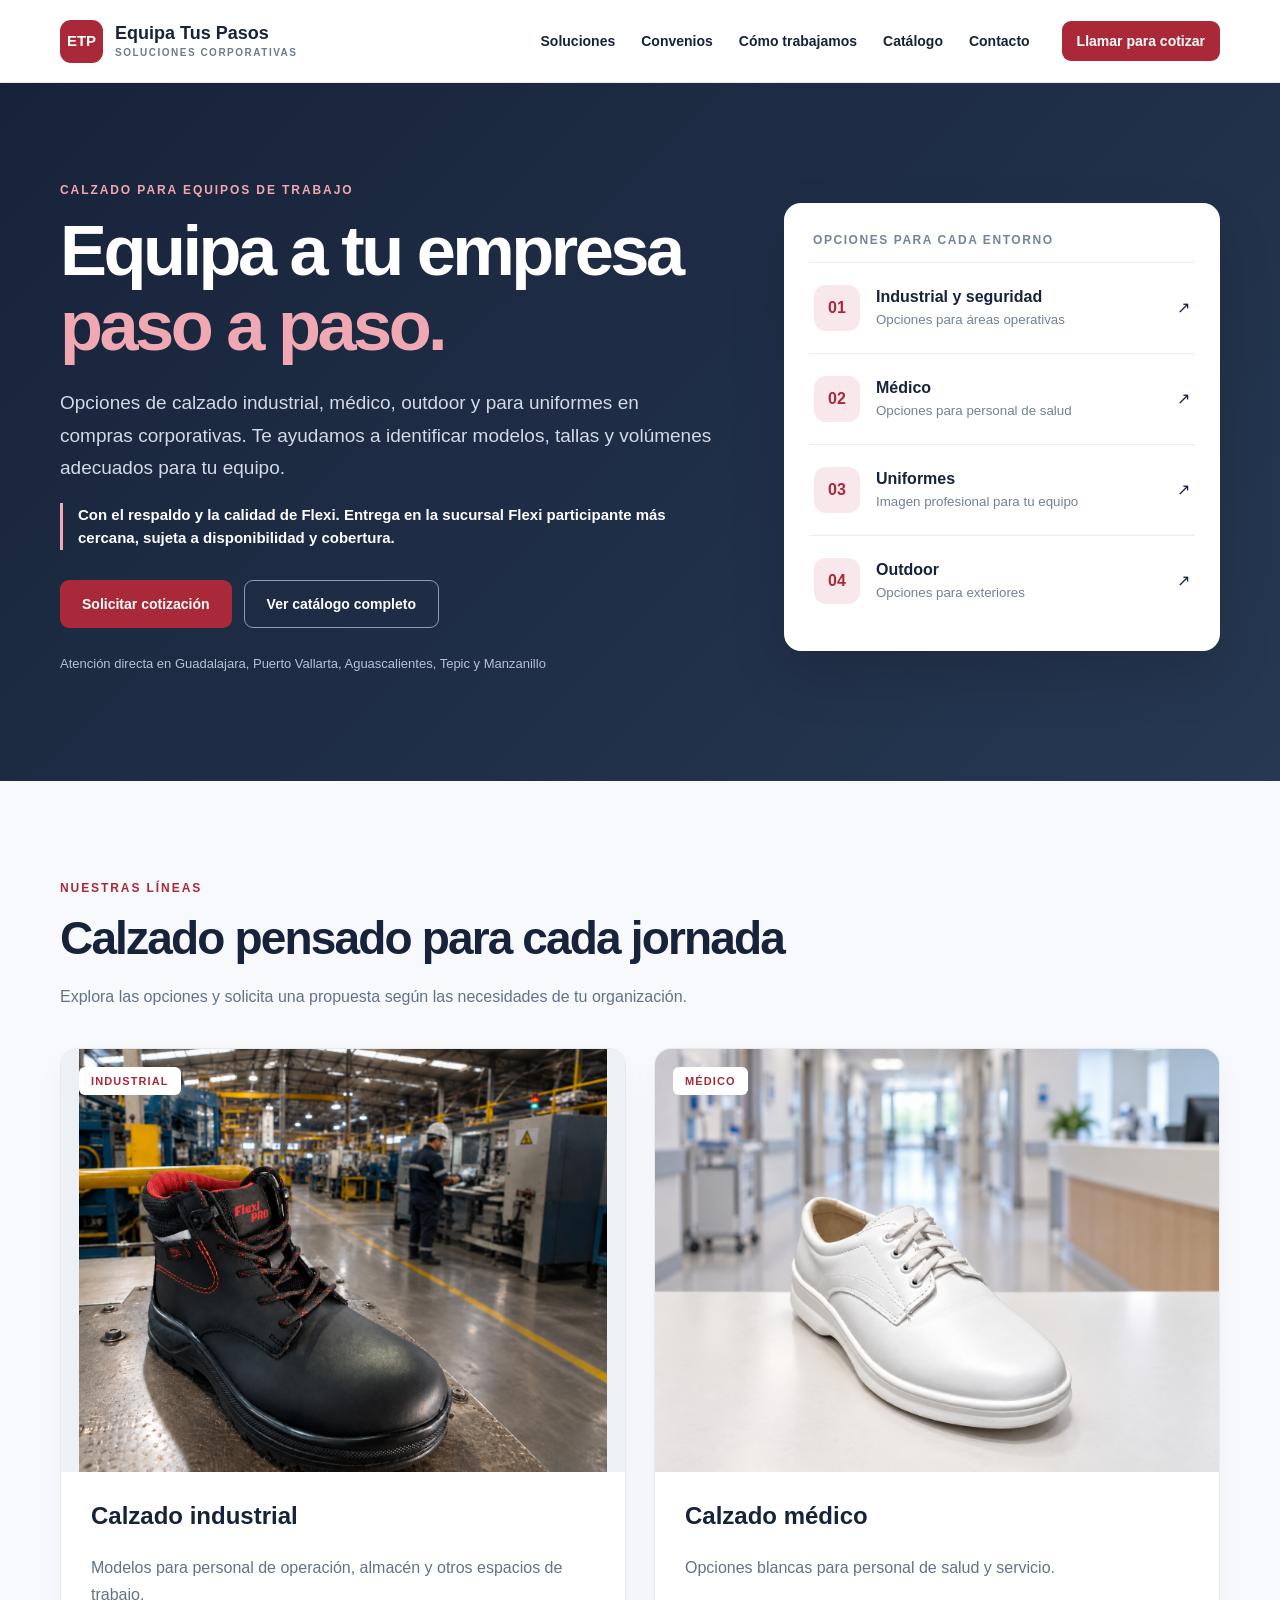
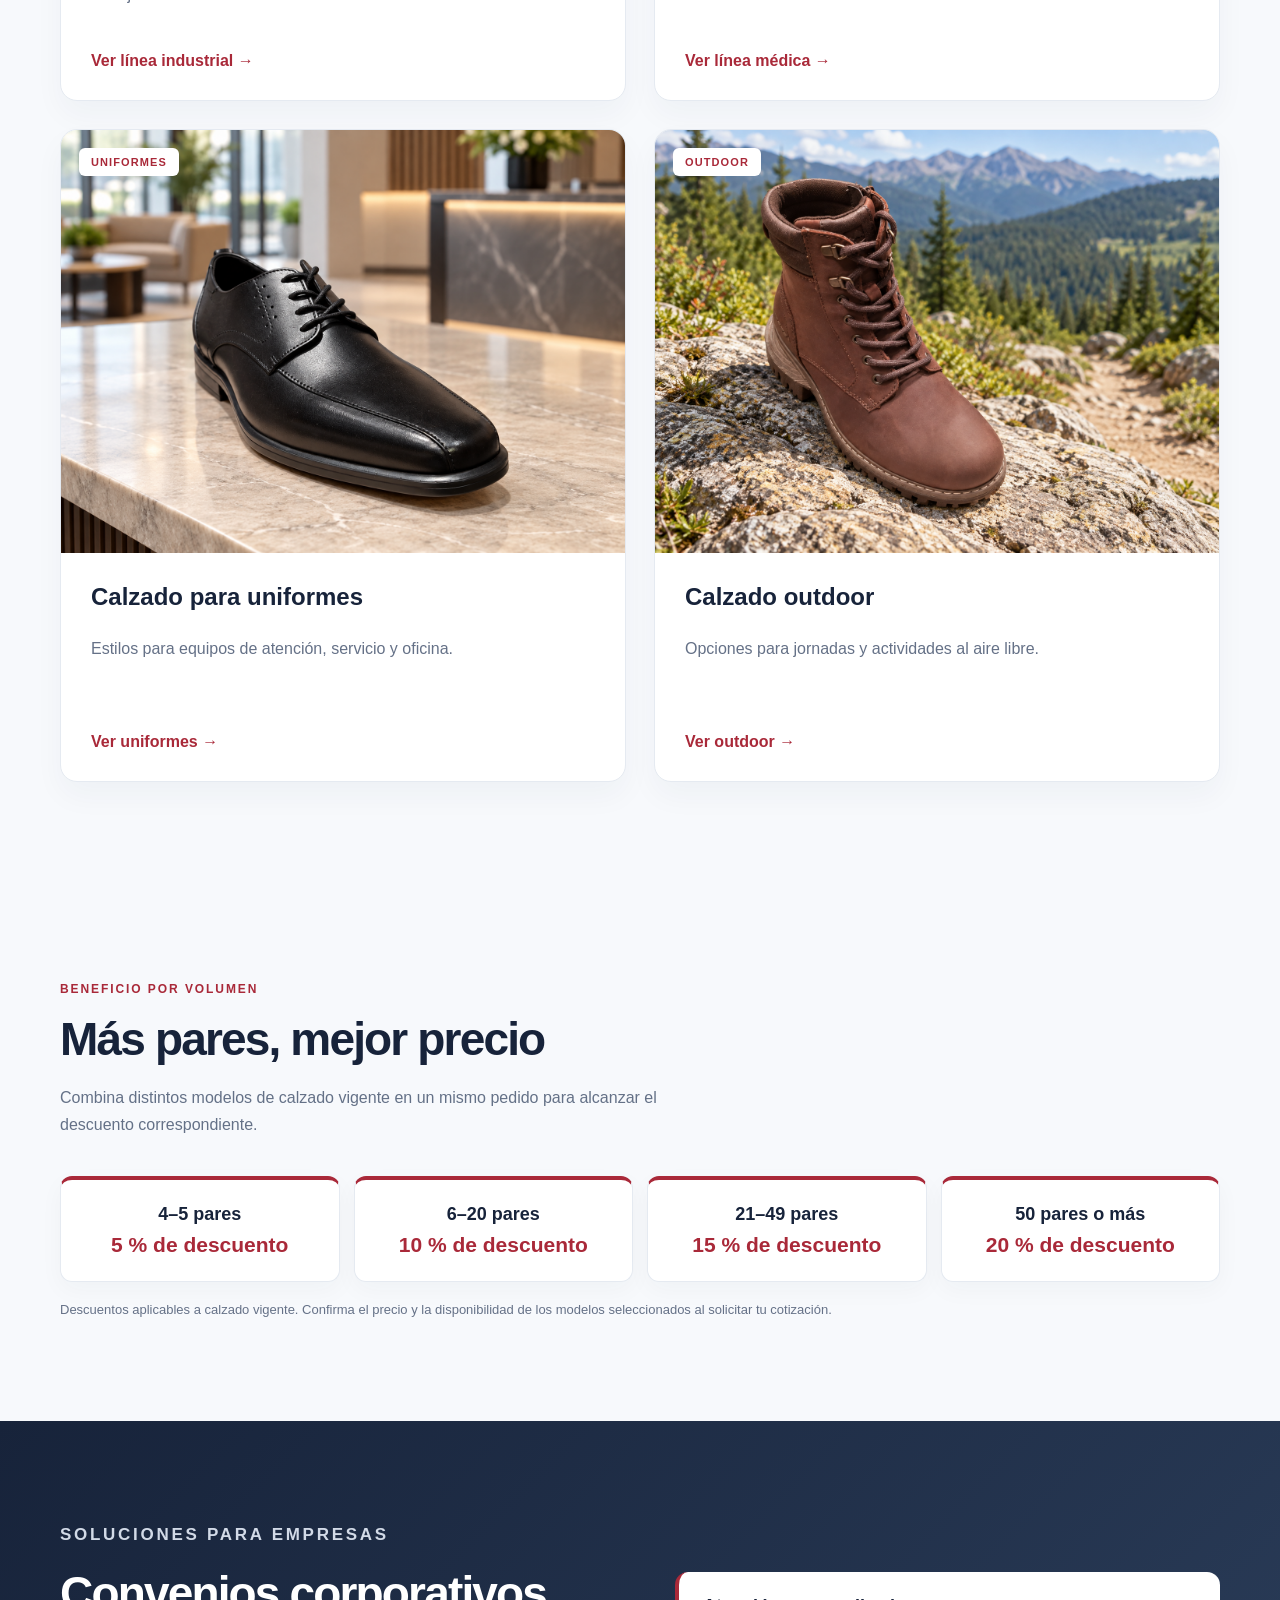
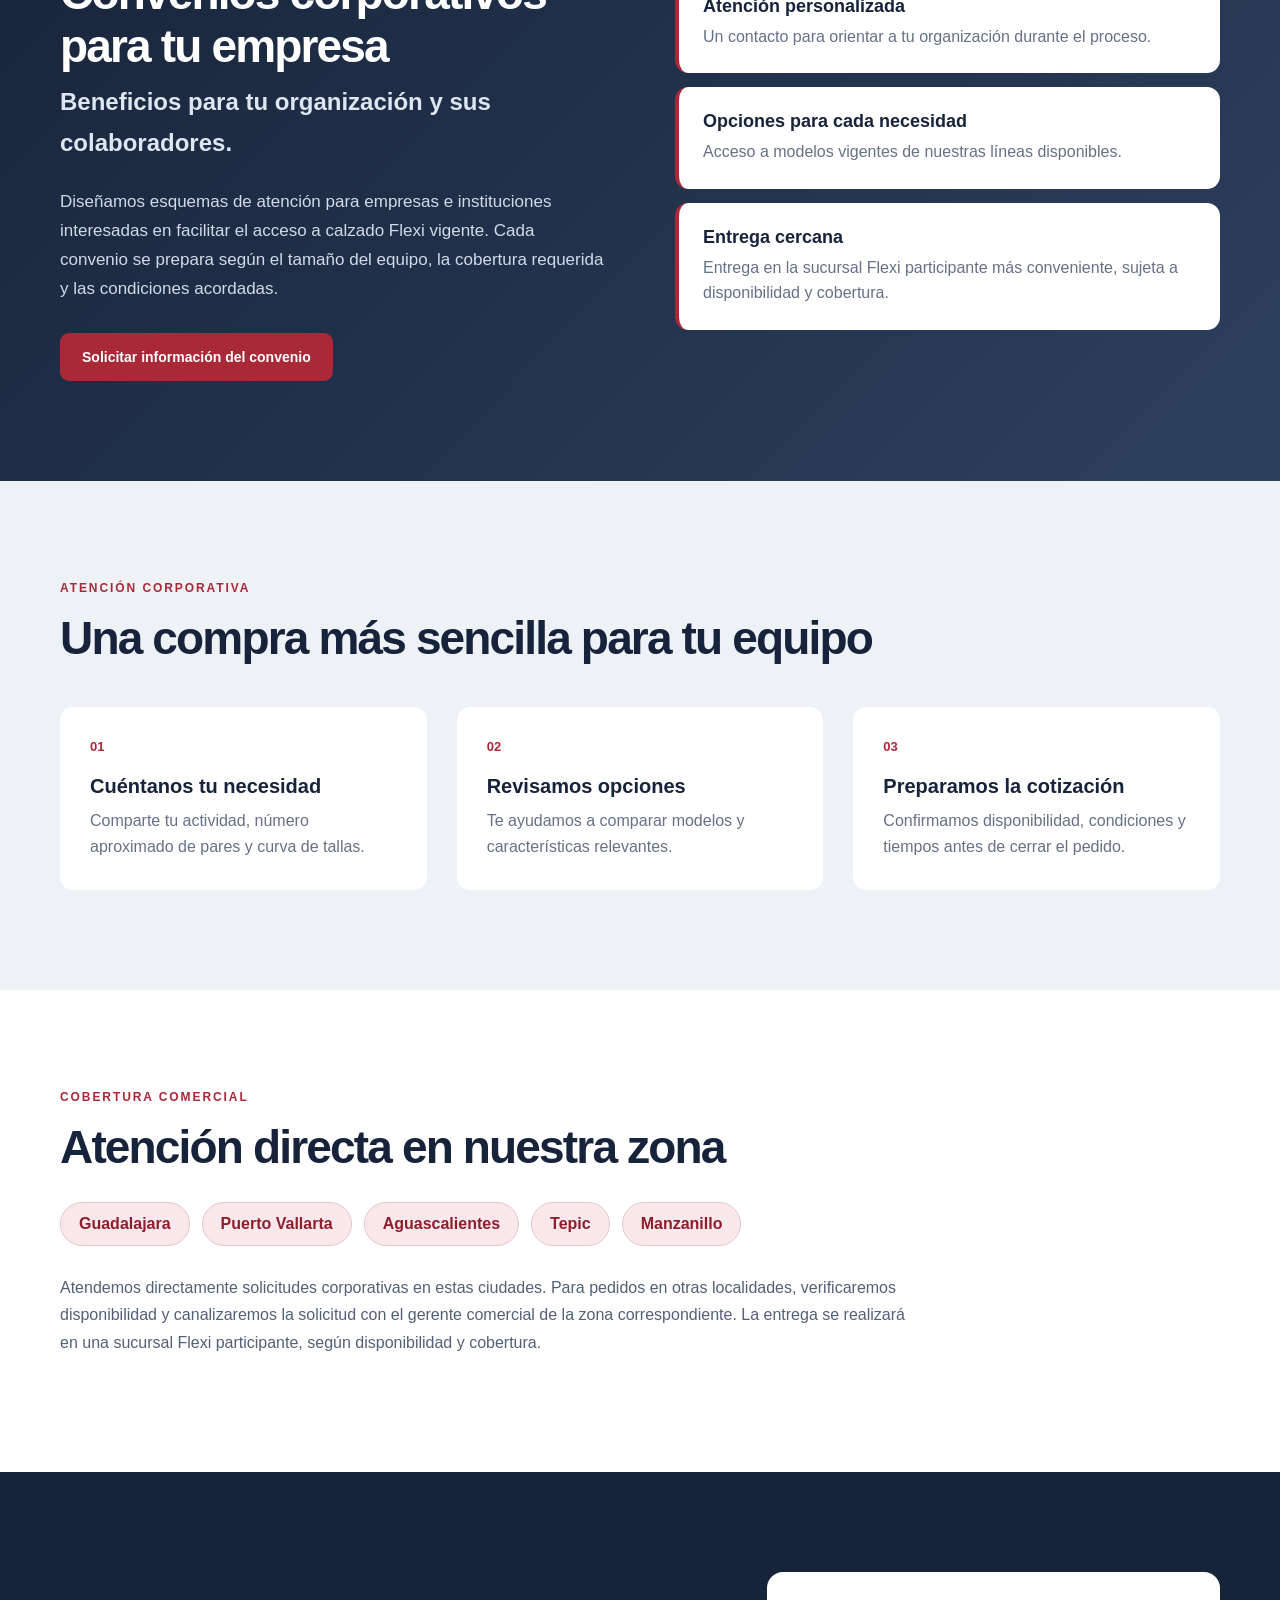
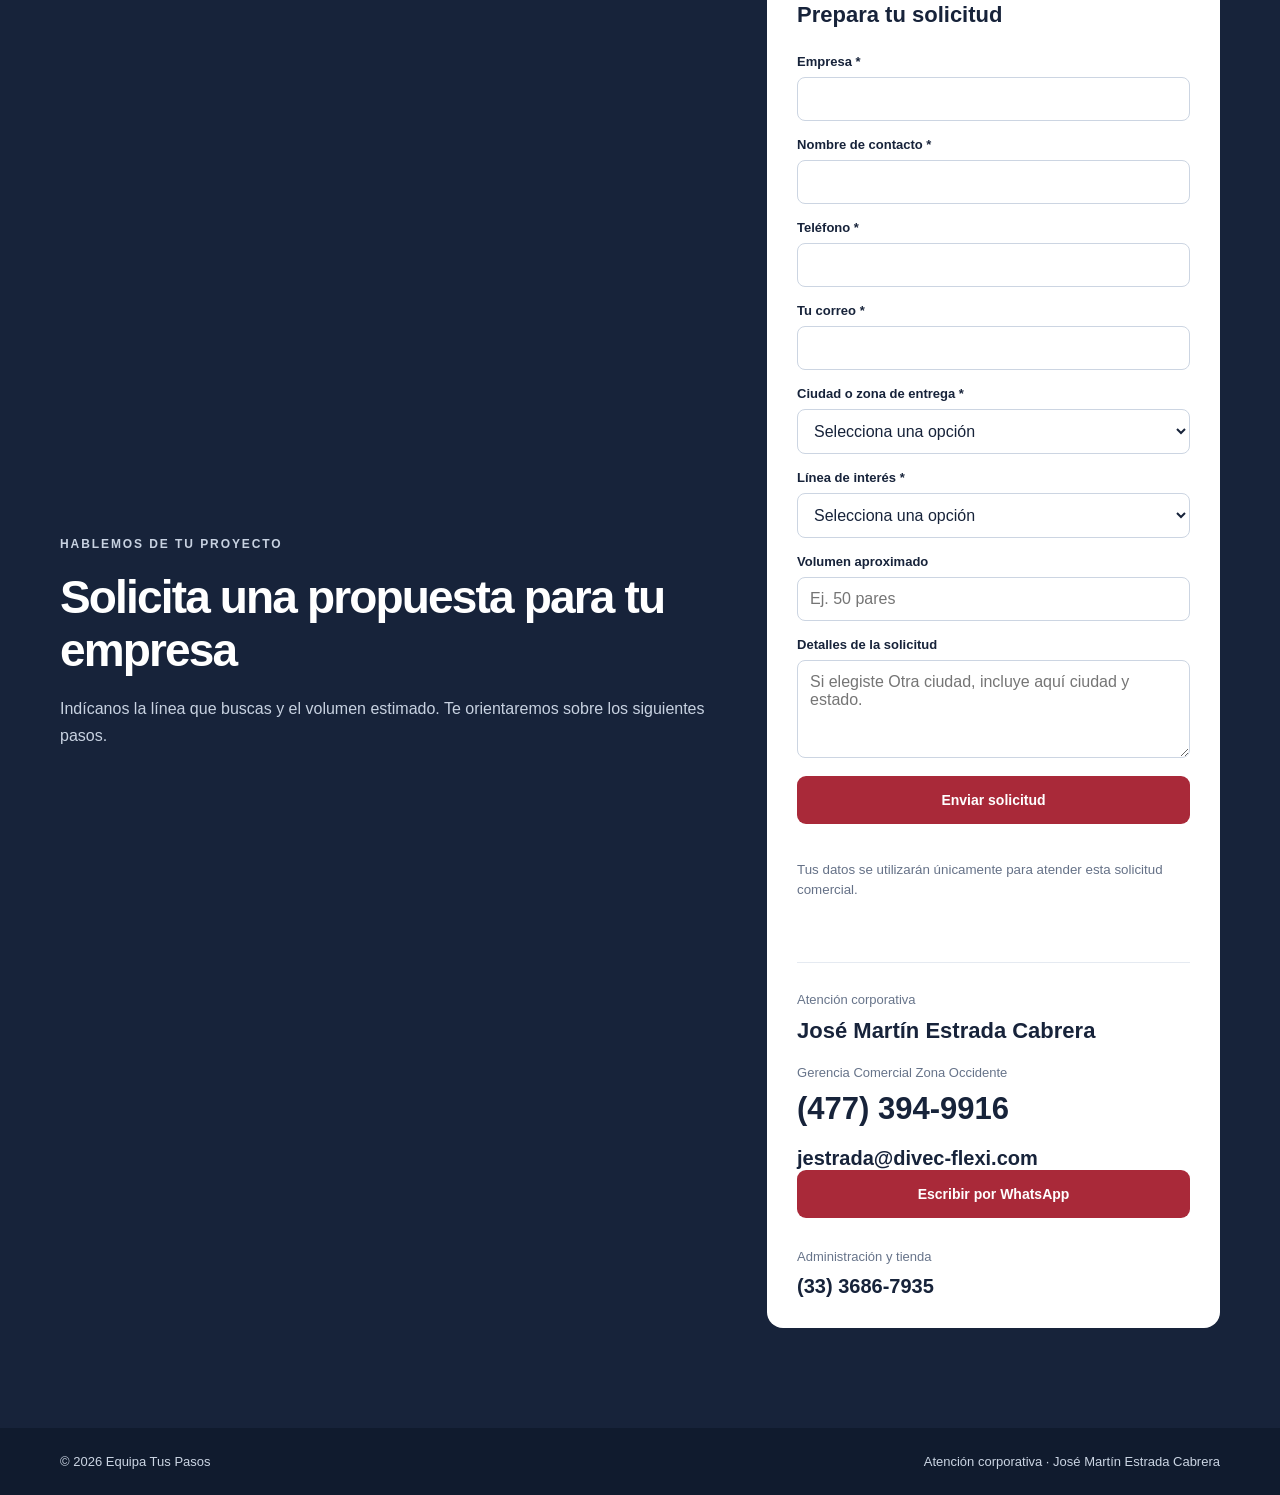
==== commit 67df3c8a: "Destaca título de convenios corporativos Convierte Convenios corporativos en el encabezado principal" ====
--- a/index.html
+++ b/index.html
@@ -22,7 +22,7 @@
   <main id="contenido">
     <section class="hero"><div class="wrap hero-grid"><div><p class="eyebrow">Calzado para equipos de trabajo</p><h1>Equipa a tu empresa <em>paso a paso.</em></h1><p class="lead">Opciones de calzado industrial, médico, outdoor y para uniformes en compras corporativas. Te ayudamos a identificar modelos, tallas y volúmenes adecuados para tu equipo.</p><p class="hero-trust">Con el respaldo y la calidad de Flexi. Entrega en la sucursal Flexi participante más cercana, sujeta a disponibilidad y cobertura.</p><div class="actions"><a class="button" href="#contacto">Solicitar cotización</a><a class="button button-ghost" href="catalogo.html">Ver catálogo completo</a></div><p class="hero-note">Atención directa en Guadalajara, Puerto Vallarta, Aguascalientes, Tepic y Manzanillo</p></div><div class="hero-panel" aria-label="Nuestras cuatro líneas de calzado"><div class="hero-panel-heading">Opciones para cada entorno</div><a href="industrial.html"><span class="panel-icon">01</span><span><strong>Industrial y seguridad</strong><small>Opciones para áreas operativas</small></span><span aria-hidden="true">↗</span></a><a href="clinico.html"><span class="panel-icon">02</span><span><strong>Médico</strong><small>Opciones para personal de salud</small></span><span aria-hidden="true">↗</span></a><a href="uniformes.html"><span class="panel-icon">03</span><span><strong>Uniformes</strong><small>Imagen profesional para tu equipo</small></span><span aria-hidden="true">↗</span></a><a href="outdoor.html"><span class="panel-icon">04</span><span><strong>Outdoor</strong><small>Opciones para exteriores</small></span><span aria-hidden="true">↗</span></a></div></div></section>
     <section id="soluciones" class="section wrap"><p class="eyebrow dark">Nuestras líneas</p><h2>Calzado pensado para cada jornada</h2><p class="section-intro">Explora las opciones y solicita una propuesta según las necesidades de tu organización.</p><div class="cards"><article class="card"><div class="card-visual"><img src="industrial-142002-clean.png" alt="Calzado industrial negro en ambiente de fábrica" loading="lazy"><span class="card-badge">INDUSTRIAL</span></div><div class="card-body"><h3>Calzado industrial</h3><p>Modelos para personal de operación, almacén y otros espacios de trabajo.</p><a class="text-link" href="industrial.html">Ver línea industrial <span aria-hidden="true">→</span></a></div></article><article class="card"><div class="card-visual"><img src="medico-05807.png" alt="Calzado médico blanco en ambiente clínico" loading="lazy"><span class="card-badge">MÉDICO</span></div><div class="card-body"><h3>Calzado médico</h3><p>Opciones blancas para personal de salud y servicio.</p><a class="text-link" href="clinico.html">Ver línea médica <span aria-hidden="true">→</span></a></div></article><article class="card"><div class="card-visual"><img src="uniformes-407815.png" alt="Calzado negro para uniforme en ambiente corporativo" loading="lazy"><span class="card-badge">UNIFORMES</span></div><div class="card-body"><h3>Calzado para uniformes</h3><p>Estilos para equipos de atención, servicio y oficina.</p><a class="text-link" href="uniformes.html">Ver uniformes <span aria-hidden="true">→</span></a></div></article><article class="card"><div class="card-visual"><img src="outdoor-417413.png" alt="Bota outdoor café en entorno natural" loading="lazy"><span class="card-badge">OUTDOOR</span></div><div class="card-body"><h3>Calzado outdoor</h3><p>Opciones para jornadas y actividades al aire libre.</p><a class="text-link" href="outdoor.html">Ver outdoor <span aria-hidden="true">→</span></a></div></article></div></section>
-    <section id="descuentos" class="section wrap"><p class="eyebrow dark">Beneficio por volumen</p><h2>Más pares, mejor precio</h2><p class="section-intro">Combina distintos modelos de calzado vigente en un mismo pedido para alcanzar el descuento correspondiente.</p><div class="discount-grid"><div><strong>4–5 pares</strong><span>5 % de descuento</span></div><div><strong>6–20 pares</strong><span>10 % de descuento</span></div><div><strong>21–49 pares</strong><span>15 % de descuento</span></div><div><strong>50 pares o más</strong><span>20 % de descuento</span></div></div><p class="discount-note">Descuentos aplicables a calzado vigente. Confirma el precio y la disponibilidad de los modelos seleccionados al solicitar tu cotización.</p></section><section id="convenios" class="section agreements"><div class="wrap agreements-grid"><div><p class="eyebrow">Convenios corporativos</p><h2>Un beneficio para tu empresa y sus colaboradores</h2><p>Diseñamos esquemas de atención para empresas e instituciones interesadas en facilitar el acceso a calzado Flexi vigente. Cada convenio se prepara según el tamaño del equipo, la cobertura requerida y las condiciones acordadas.</p><a class="button" href="#contacto">Solicitar información del convenio</a></div><div class="agreement-benefits"><div><strong>Atención personalizada</strong><span>Un contacto para orientar a tu organización durante el proceso.</span></div><div><strong>Opciones para cada necesidad</strong><span>Acceso a modelos vigentes de nuestras líneas disponibles.</span></div><div><strong>Entrega cercana</strong><span>Entrega en la sucursal Flexi participante más conveniente, sujeta a disponibilidad y cobertura.</span></div></div></div></section><section id="proceso" class="section process"><div class="wrap"><p class="eyebrow dark">Atención corporativa</p><h2>Una compra más sencilla para tu equipo</h2><div class="steps"><div><span>01</span><h3>Cuéntanos tu necesidad</h3><p>Comparte tu actividad, número aproximado de pares y curva de tallas.</p></div><div><span>02</span><h3>Revisamos opciones</h3><p>Te ayudamos a comparar modelos y características relevantes.</p></div><div><span>03</span><h3>Preparamos la cotización</h3><p>Confirmamos disponibilidad, condiciones y tiempos antes de cerrar el pedido.</p></div></div></div></section>
+    <section id="descuentos" class="section wrap"><p class="eyebrow dark">Beneficio por volumen</p><h2>Más pares, mejor precio</h2><p class="section-intro">Combina distintos modelos de calzado vigente en un mismo pedido para alcanzar el descuento correspondiente.</p><div class="discount-grid"><div><strong>4–5 pares</strong><span>5 % de descuento</span></div><div><strong>6–20 pares</strong><span>10 % de descuento</span></div><div><strong>21–49 pares</strong><span>15 % de descuento</span></div><div><strong>50 pares o más</strong><span>20 % de descuento</span></div></div><p class="discount-note">Descuentos aplicables a calzado vigente. Confirma el precio y la disponibilidad de los modelos seleccionados al solicitar tu cotización.</p></section><section id="convenios" class="section agreements"><div class="wrap agreements-grid"><div><p class="eyebrow">Soluciones para empresas</p><h2>Convenios corporativos para tu empresa</h2><p class="agreements-lead">Beneficios para tu organización y sus colaboradores.</p><p>Diseñamos esquemas de atención para empresas e instituciones interesadas en facilitar el acceso a calzado Flexi vigente. Cada convenio se prepara según el tamaño del equipo, la cobertura requerida y las condiciones acordadas.</p><a class="button" href="#contacto">Solicitar información del convenio</a></div><div class="agreement-benefits"><div><strong>Atención personalizada</strong><span>Un contacto para orientar a tu organización durante el proceso.</span></div><div><strong>Opciones para cada necesidad</strong><span>Acceso a modelos vigentes de nuestras líneas disponibles.</span></div><div><strong>Entrega cercana</strong><span>Entrega en la sucursal Flexi participante más conveniente, sujeta a disponibilidad y cobertura.</span></div></div></div></section><section id="proceso" class="section process"><div class="wrap"><p class="eyebrow dark">Atención corporativa</p><h2>Una compra más sencilla para tu equipo</h2><div class="steps"><div><span>01</span><h3>Cuéntanos tu necesidad</h3><p>Comparte tu actividad, número aproximado de pares y curva de tallas.</p></div><div><span>02</span><h3>Revisamos opciones</h3><p>Te ayudamos a comparar modelos y características relevantes.</p></div><div><span>03</span><h3>Preparamos la cotización</h3><p>Confirmamos disponibilidad, condiciones y tiempos antes de cerrar el pedido.</p></div></div></div></section>
     <section class="section coverage"><div class="wrap"><p class="eyebrow dark">Cobertura comercial</p><h2>Atención directa en nuestra zona</h2><div class="coverage-list"><span>Guadalajara</span><span>Puerto Vallarta</span><span>Aguascalientes</span><span>Tepic</span><span>Manzanillo</span></div><p class="coverage-note">Atendemos directamente solicitudes corporativas en estas ciudades. Para pedidos en otras localidades, verificaremos disponibilidad y canalizaremos la solicitud con el gerente comercial de la zona correspondiente. La entrega se realizará en una sucursal Flexi participante, según disponibilidad y cobertura.</p></div></section><section id="contacto" class="section contact"><div class="wrap contact-grid"><div><p class="eyebrow">Hablemos de tu proyecto</p><h2>Solicita una propuesta para tu empresa</h2><p>Indícanos la línea que buscas y el volumen estimado. Te orientaremos sobre los siguientes pasos.</p></div><div class="contact-card"><h3>Prepara tu solicitud</h3><form id="quote-form"><label for="company">Empresa *</label><input id="company" name="company" required maxlength="120" autocomplete="organization"><label for="person">Nombre de contacto *</label><input id="person" name="person" required maxlength="120" autocomplete="name"><label for="phone">Teléfono *</label><input id="phone" name="phone" required maxlength="30" autocomplete="tel" inputmode="tel"><label for="email">Tu correo *</label><input id="email" name="email" type="email" required maxlength="180" autocomplete="email"><label for="city">Ciudad o zona de entrega *</label><select id="city" name="city" required><option value="">Selecciona una opción</option><option>Guadalajara</option><option>Puerto Vallarta</option><option>Aguascalientes</option><option>Tepic</option><option>Manzanillo</option><option>Otra ciudad</option></select><label for="line">Línea de interés *</label><select id="line" name="line" required><option value="">Selecciona una opción</option><option>Convenio corporativo</option><option>Industrial</option><option>Médico</option><option>Uniformes</option><option>Outdoor</option></select><label for="volume">Volumen aproximado</label><input id="volume" name="volume" maxlength="80" placeholder="Ej. 50 pares"><label for="details">Detalles de la solicitud</label><textarea id="details" name="details" rows="4" maxlength="2000" placeholder="Si elegiste Otra ciudad, incluye aquí ciudad y estado."></textarea><div class="form-trap" aria-hidden="true"><label for="website">Sitio web</label><input id="website" name="website" tabindex="-1" autocomplete="off"></div><button class="button" type="submit">Enviar solicitud</button><small class="form-note">Tus datos se utilizarán únicamente para atender esta solicitud comercial.</small><p id="form-status" class="form-status" role="status" aria-live="polite"></p></form><div class="contact-divider"></div><p>Atención corporativa</p><h3>José Martín Estrada Cabrera</h3><p>Gerencia Comercial Zona Occidente</p><a class="contact-number" href="tel:+524773949916">(477) 394-9916</a><a class="contact-secondary" href="mailto:jestrada@divec-flexi.com">jestrada@divec-flexi.com</a><a class="button" href="https://wa.me/524773949916?text=Hola%2C%20quiero%20cotizar%20calzado%20para%20mi%20empresa">Escribir por WhatsApp</a><p>Administración y tienda</p><a class="contact-secondary" href="tel:+523336867935">(33) 3686-7935</a></div></div></section>
   </main>
   <footer><div class="wrap footer-inner"><span>© <span id="year">2026</span> Equipa Tus Pasos</span><span>Atención corporativa · José Martín Estrada Cabrera</span></div></footer>
--- a/styles.css
+++ b/styles.css
@@ -14,3 +14,5 @@
 .hero-trust{max-width:690px;margin:18px 0 0;padding-left:15px;border-left:3px solid #f0a9b2;color:#fff;font-size:15px;font-weight:800;line-height:1.55}.catalog-filters{display:flex;flex-wrap:wrap;gap:10px;margin:4px 0 12px}.catalog-filters button{min-width:112px;border:1px solid #a92939;border-radius:999px;padding:11px 19px;background:#fff;color:#a92939;font:inherit;font-size:14px;font-weight:800;cursor:pointer}.catalog-filters button:hover,.catalog-filters button.active{background:#a92939;color:#fff}.catalog-filters button:focus-visible{outline:3px solid #17233a;outline-offset:3px}.catalog-filter-status{margin-bottom:28px}@media(max-width:600px){.catalog-filters{display:grid;grid-template-columns:1fr 1fr;gap:8px}.catalog-filters button{min-width:0;width:100%;padding:10px 8px}}
 
 .industrial-sheet .product-image-button img{width:100%;height:auto!important;aspect-ratio:auto;object-fit:contain}
+
+.agreements .agreements-lead{color:#dfe6f2;font-size:clamp(19px,2vw,24px);font-weight:700;margin-top:-8px}
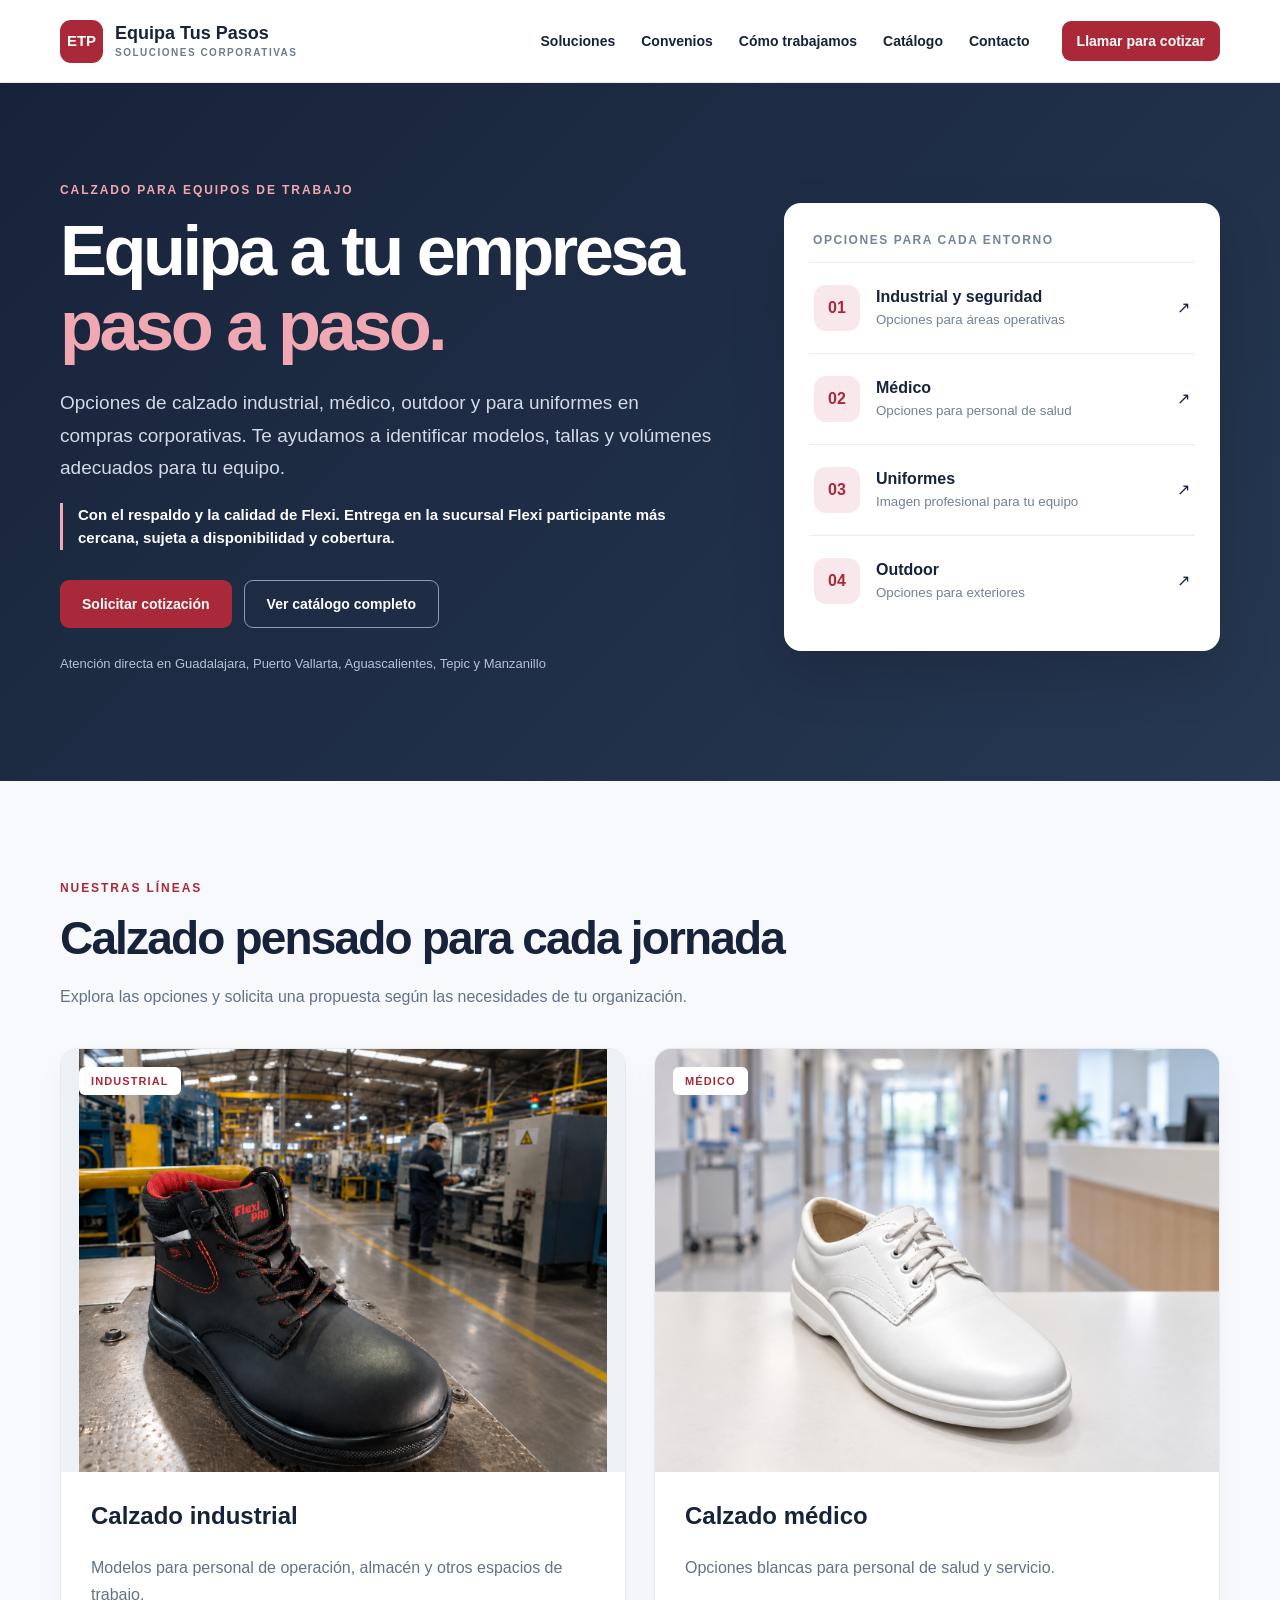
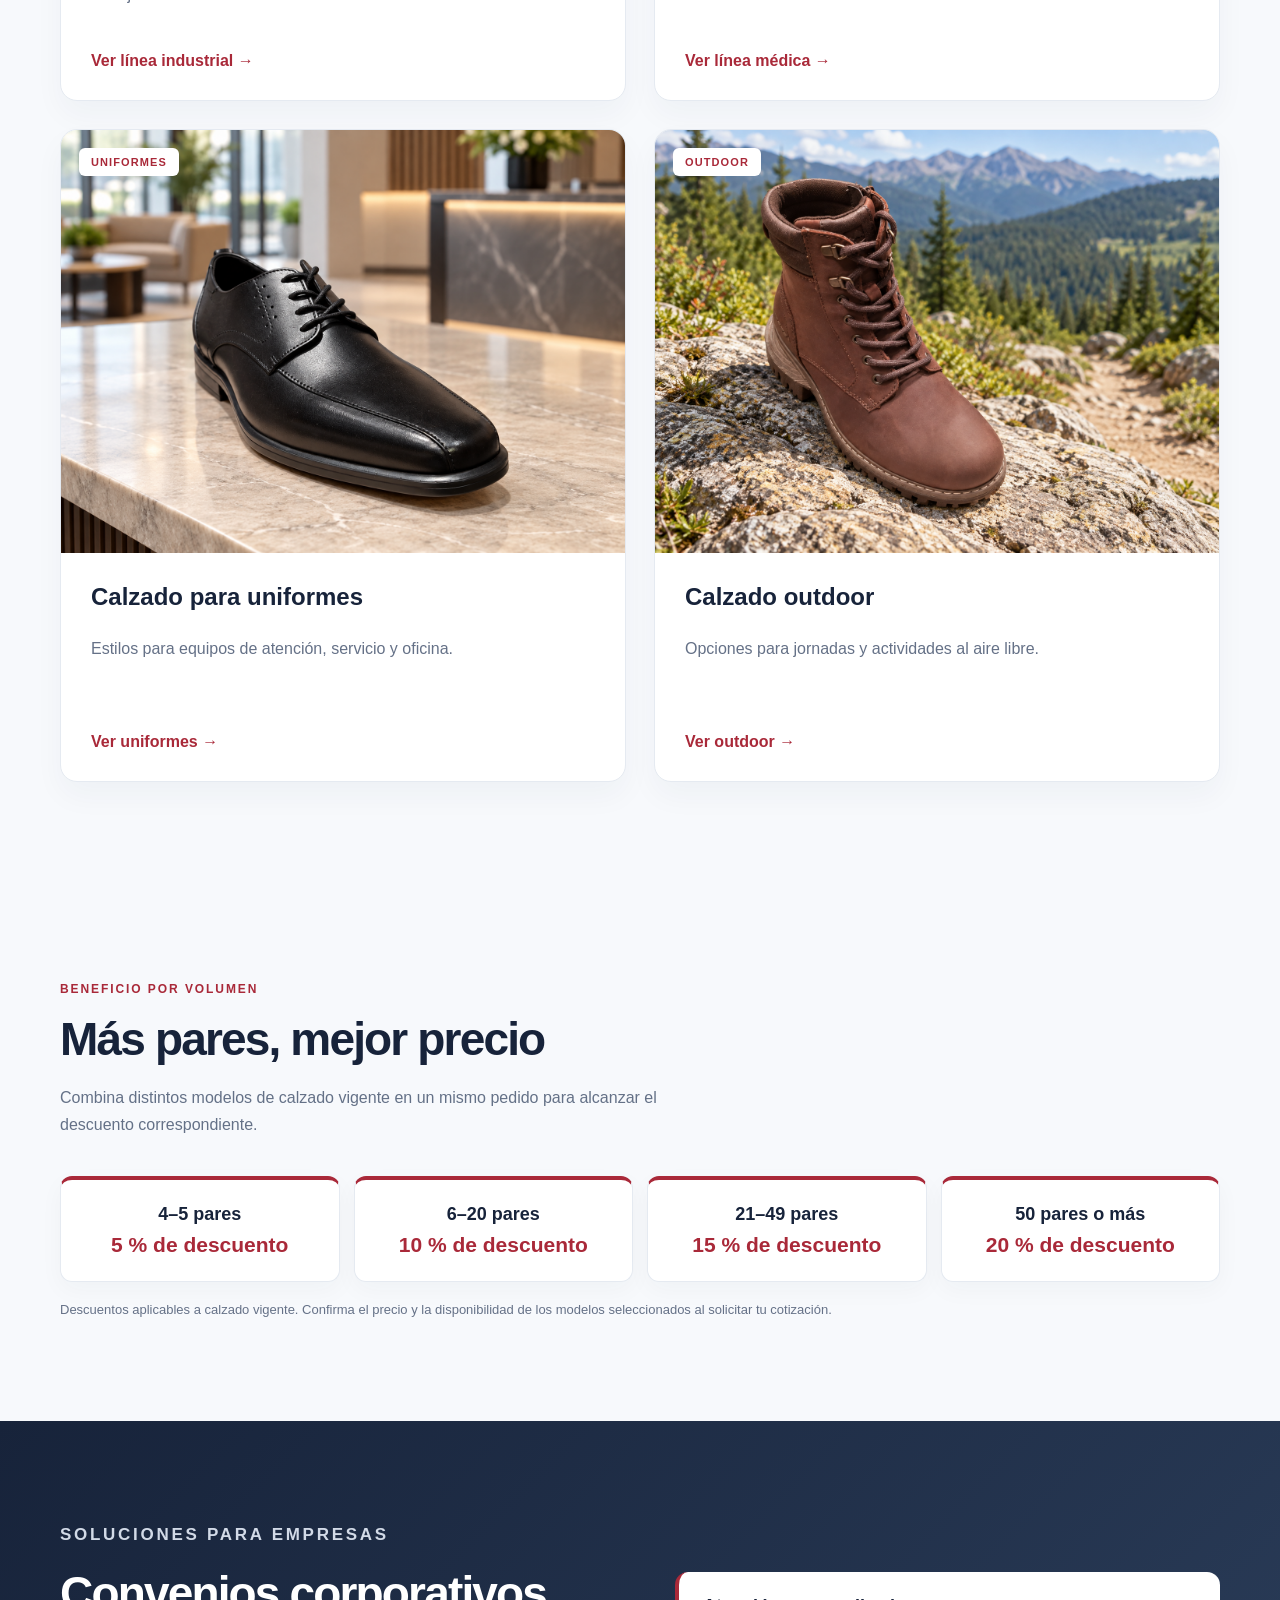
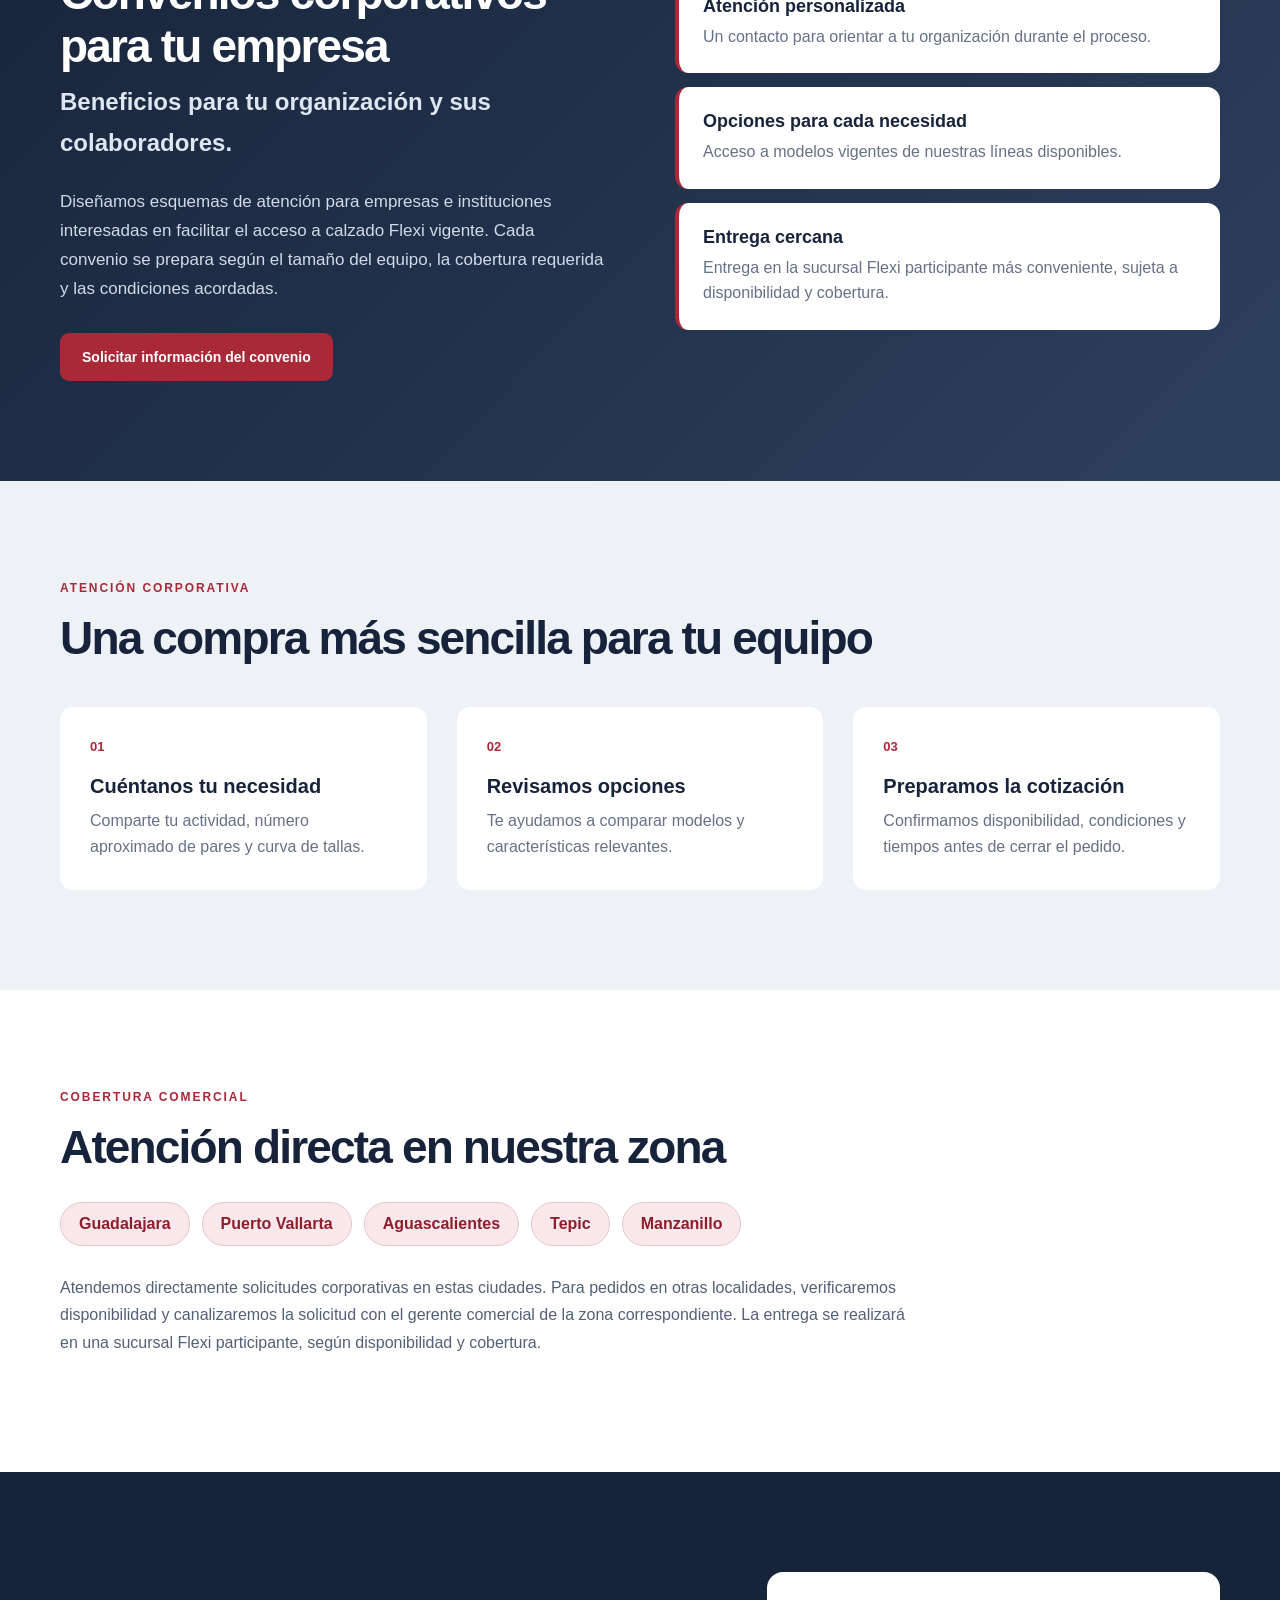
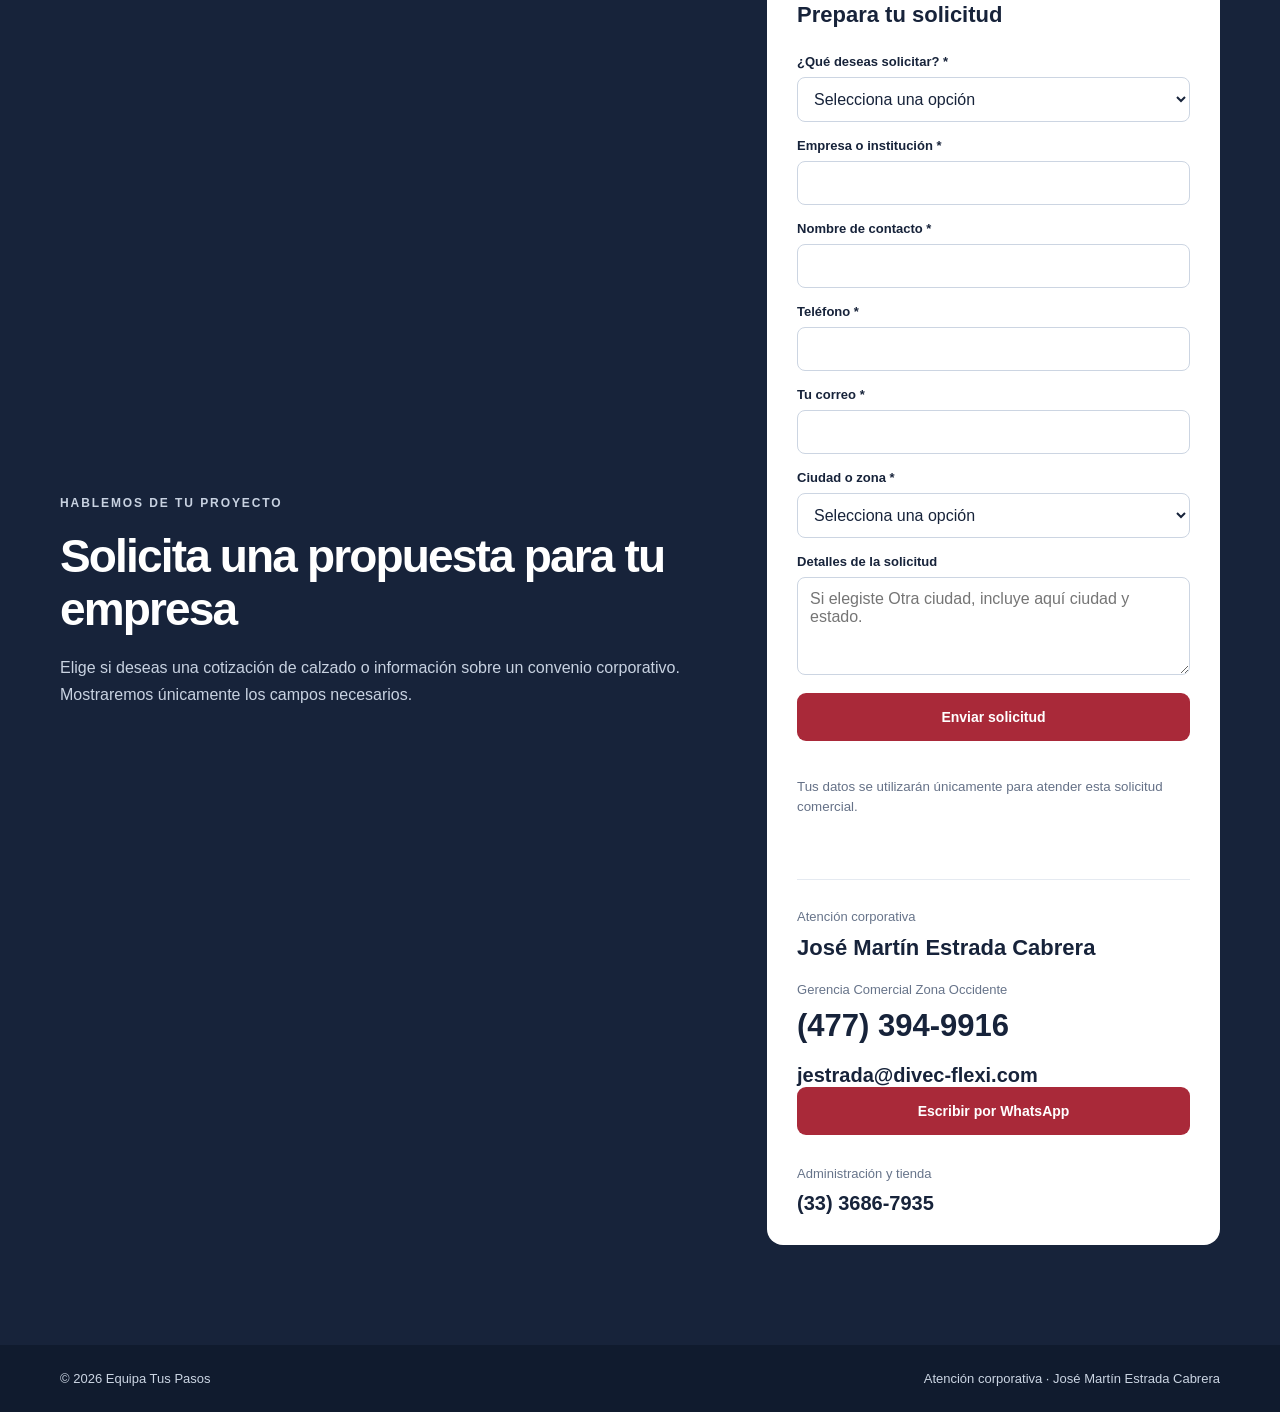
==== commit 8036ddca: "Adapta formulario para cotizaciones y convenios Muestra campos específicos según el tipo de solicitu" ====
--- a/index.html
+++ b/index.html
@@ -7,7 +7,7 @@
   <meta name="description" content="Cotiza calzado industrial, médico, outdoor y para uniformes. Atención corporativa en Guadalajara, Puerto Vallarta, Aguascalientes, Tepic y Manzanillo.">
   <meta name="robots" content="index,follow"><link rel="canonical" href="https://laejmestradacabrera-tech.github.io/equipa-tus-pasos-web/">
   <meta name="theme-color" content="#17233a">
-  <link rel="stylesheet" href="styles.css?v=8e2b3d1">
+  <link rel="stylesheet" href="styles.css?v=formulario-dinamico">
   <script type="application/ld+json">{"@context":"https://schema.org","@type":"Organization","name":"Equipa Tus Pasos","description":"Soluciones de calzado industrial, médico, outdoor y para uniformes de empresas","areaServed":["Guadalajara","Puerto Vallarta","Aguascalientes","Tepic","Manzanillo"],"telephone":"+523336867935"}</script>
 </head>
 <body>
@@ -23,10 +23,10 @@
     <section class="hero"><div class="wrap hero-grid"><div><p class="eyebrow">Calzado para equipos de trabajo</p><h1>Equipa a tu empresa <em>paso a paso.</em></h1><p class="lead">Opciones de calzado industrial, médico, outdoor y para uniformes en compras corporativas. Te ayudamos a identificar modelos, tallas y volúmenes adecuados para tu equipo.</p><p class="hero-trust">Con el respaldo y la calidad de Flexi. Entrega en la sucursal Flexi participante más cercana, sujeta a disponibilidad y cobertura.</p><div class="actions"><a class="button" href="#contacto">Solicitar cotización</a><a class="button button-ghost" href="catalogo.html">Ver catálogo completo</a></div><p class="hero-note">Atención directa en Guadalajara, Puerto Vallarta, Aguascalientes, Tepic y Manzanillo</p></div><div class="hero-panel" aria-label="Nuestras cuatro líneas de calzado"><div class="hero-panel-heading">Opciones para cada entorno</div><a href="industrial.html"><span class="panel-icon">01</span><span><strong>Industrial y seguridad</strong><small>Opciones para áreas operativas</small></span><span aria-hidden="true">↗</span></a><a href="clinico.html"><span class="panel-icon">02</span><span><strong>Médico</strong><small>Opciones para personal de salud</small></span><span aria-hidden="true">↗</span></a><a href="uniformes.html"><span class="panel-icon">03</span><span><strong>Uniformes</strong><small>Imagen profesional para tu equipo</small></span><span aria-hidden="true">↗</span></a><a href="outdoor.html"><span class="panel-icon">04</span><span><strong>Outdoor</strong><small>Opciones para exteriores</small></span><span aria-hidden="true">↗</span></a></div></div></section>
     <section id="soluciones" class="section wrap"><p class="eyebrow dark">Nuestras líneas</p><h2>Calzado pensado para cada jornada</h2><p class="section-intro">Explora las opciones y solicita una propuesta según las necesidades de tu organización.</p><div class="cards"><article class="card"><div class="card-visual"><img src="industrial-142002-clean.png" alt="Calzado industrial negro en ambiente de fábrica" loading="lazy"><span class="card-badge">INDUSTRIAL</span></div><div class="card-body"><h3>Calzado industrial</h3><p>Modelos para personal de operación, almacén y otros espacios de trabajo.</p><a class="text-link" href="industrial.html">Ver línea industrial <span aria-hidden="true">→</span></a></div></article><article class="card"><div class="card-visual"><img src="medico-05807.png" alt="Calzado médico blanco en ambiente clínico" loading="lazy"><span class="card-badge">MÉDICO</span></div><div class="card-body"><h3>Calzado médico</h3><p>Opciones blancas para personal de salud y servicio.</p><a class="text-link" href="clinico.html">Ver línea médica <span aria-hidden="true">→</span></a></div></article><article class="card"><div class="card-visual"><img src="uniformes-407815.png" alt="Calzado negro para uniforme en ambiente corporativo" loading="lazy"><span class="card-badge">UNIFORMES</span></div><div class="card-body"><h3>Calzado para uniformes</h3><p>Estilos para equipos de atención, servicio y oficina.</p><a class="text-link" href="uniformes.html">Ver uniformes <span aria-hidden="true">→</span></a></div></article><article class="card"><div class="card-visual"><img src="outdoor-417413.png" alt="Bota outdoor café en entorno natural" loading="lazy"><span class="card-badge">OUTDOOR</span></div><div class="card-body"><h3>Calzado outdoor</h3><p>Opciones para jornadas y actividades al aire libre.</p><a class="text-link" href="outdoor.html">Ver outdoor <span aria-hidden="true">→</span></a></div></article></div></section>
     <section id="descuentos" class="section wrap"><p class="eyebrow dark">Beneficio por volumen</p><h2>Más pares, mejor precio</h2><p class="section-intro">Combina distintos modelos de calzado vigente en un mismo pedido para alcanzar el descuento correspondiente.</p><div class="discount-grid"><div><strong>4–5 pares</strong><span>5 % de descuento</span></div><div><strong>6–20 pares</strong><span>10 % de descuento</span></div><div><strong>21–49 pares</strong><span>15 % de descuento</span></div><div><strong>50 pares o más</strong><span>20 % de descuento</span></div></div><p class="discount-note">Descuentos aplicables a calzado vigente. Confirma el precio y la disponibilidad de los modelos seleccionados al solicitar tu cotización.</p></section><section id="convenios" class="section agreements"><div class="wrap agreements-grid"><div><p class="eyebrow">Soluciones para empresas</p><h2>Convenios corporativos para tu empresa</h2><p class="agreements-lead">Beneficios para tu organización y sus colaboradores.</p><p>Diseñamos esquemas de atención para empresas e instituciones interesadas en facilitar el acceso a calzado Flexi vigente. Cada convenio se prepara según el tamaño del equipo, la cobertura requerida y las condiciones acordadas.</p><a class="button" href="#contacto">Solicitar información del convenio</a></div><div class="agreement-benefits"><div><strong>Atención personalizada</strong><span>Un contacto para orientar a tu organización durante el proceso.</span></div><div><strong>Opciones para cada necesidad</strong><span>Acceso a modelos vigentes de nuestras líneas disponibles.</span></div><div><strong>Entrega cercana</strong><span>Entrega en la sucursal Flexi participante más conveniente, sujeta a disponibilidad y cobertura.</span></div></div></div></section><section id="proceso" class="section process"><div class="wrap"><p class="eyebrow dark">Atención corporativa</p><h2>Una compra más sencilla para tu equipo</h2><div class="steps"><div><span>01</span><h3>Cuéntanos tu necesidad</h3><p>Comparte tu actividad, número aproximado de pares y curva de tallas.</p></div><div><span>02</span><h3>Revisamos opciones</h3><p>Te ayudamos a comparar modelos y características relevantes.</p></div><div><span>03</span><h3>Preparamos la cotización</h3><p>Confirmamos disponibilidad, condiciones y tiempos antes de cerrar el pedido.</p></div></div></div></section>
-    <section class="section coverage"><div class="wrap"><p class="eyebrow dark">Cobertura comercial</p><h2>Atención directa en nuestra zona</h2><div class="coverage-list"><span>Guadalajara</span><span>Puerto Vallarta</span><span>Aguascalientes</span><span>Tepic</span><span>Manzanillo</span></div><p class="coverage-note">Atendemos directamente solicitudes corporativas en estas ciudades. Para pedidos en otras localidades, verificaremos disponibilidad y canalizaremos la solicitud con el gerente comercial de la zona correspondiente. La entrega se realizará en una sucursal Flexi participante, según disponibilidad y cobertura.</p></div></section><section id="contacto" class="section contact"><div class="wrap contact-grid"><div><p class="eyebrow">Hablemos de tu proyecto</p><h2>Solicita una propuesta para tu empresa</h2><p>Indícanos la línea que buscas y el volumen estimado. Te orientaremos sobre los siguientes pasos.</p></div><div class="contact-card"><h3>Prepara tu solicitud</h3><form id="quote-form"><label for="company">Empresa *</label><input id="company" name="company" required maxlength="120" autocomplete="organization"><label for="person">Nombre de contacto *</label><input id="person" name="person" required maxlength="120" autocomplete="name"><label for="phone">Teléfono *</label><input id="phone" name="phone" required maxlength="30" autocomplete="tel" inputmode="tel"><label for="email">Tu correo *</label><input id="email" name="email" type="email" required maxlength="180" autocomplete="email"><label for="city">Ciudad o zona de entrega *</label><select id="city" name="city" required><option value="">Selecciona una opción</option><option>Guadalajara</option><option>Puerto Vallarta</option><option>Aguascalientes</option><option>Tepic</option><option>Manzanillo</option><option>Otra ciudad</option></select><label for="line">Línea de interés *</label><select id="line" name="line" required><option value="">Selecciona una opción</option><option>Convenio corporativo</option><option>Industrial</option><option>Médico</option><option>Uniformes</option><option>Outdoor</option></select><label for="volume">Volumen aproximado</label><input id="volume" name="volume" maxlength="80" placeholder="Ej. 50 pares"><label for="details">Detalles de la solicitud</label><textarea id="details" name="details" rows="4" maxlength="2000" placeholder="Si elegiste Otra ciudad, incluye aquí ciudad y estado."></textarea><div class="form-trap" aria-hidden="true"><label for="website">Sitio web</label><input id="website" name="website" tabindex="-1" autocomplete="off"></div><button class="button" type="submit">Enviar solicitud</button><small class="form-note">Tus datos se utilizarán únicamente para atender esta solicitud comercial.</small><p id="form-status" class="form-status" role="status" aria-live="polite"></p></form><div class="contact-divider"></div><p>Atención corporativa</p><h3>José Martín Estrada Cabrera</h3><p>Gerencia Comercial Zona Occidente</p><a class="contact-number" href="tel:+524773949916">(477) 394-9916</a><a class="contact-secondary" href="mailto:jestrada@divec-flexi.com">jestrada@divec-flexi.com</a><a class="button" href="https://wa.me/524773949916?text=Hola%2C%20quiero%20cotizar%20calzado%20para%20mi%20empresa">Escribir por WhatsApp</a><p>Administración y tienda</p><a class="contact-secondary" href="tel:+523336867935">(33) 3686-7935</a></div></div></section>
+    <section class="section coverage"><div class="wrap"><p class="eyebrow dark">Cobertura comercial</p><h2>Atención directa en nuestra zona</h2><div class="coverage-list"><span>Guadalajara</span><span>Puerto Vallarta</span><span>Aguascalientes</span><span>Tepic</span><span>Manzanillo</span></div><p class="coverage-note">Atendemos directamente solicitudes corporativas en estas ciudades. Para pedidos en otras localidades, verificaremos disponibilidad y canalizaremos la solicitud con el gerente comercial de la zona correspondiente. La entrega se realizará en una sucursal Flexi participante, según disponibilidad y cobertura.</p></div></section><section id="contacto" class="section contact"><div class="wrap contact-grid"><div><p class="eyebrow">Hablemos de tu proyecto</p><h2>Solicita una propuesta para tu empresa</h2><p>Elige si deseas una cotización de calzado o información sobre un convenio corporativo. Mostraremos únicamente los campos necesarios.</p></div><div class="contact-card"><h3>Prepara tu solicitud</h3><form id="quote-form"><label for="request_type">¿Qué deseas solicitar? *</label><select id="request_type" name="request_type" required><option value="">Selecciona una opción</option><option value="Cotización">Cotización de calzado</option><option value="Convenio">Convenio corporativo</option></select><label for="company">Empresa o institución *</label><input id="company" name="company" required maxlength="120" autocomplete="organization"><label for="person">Nombre de contacto *</label><input id="person" name="person" required maxlength="120" autocomplete="name"><label for="phone">Teléfono *</label><input id="phone" name="phone" required maxlength="30" autocomplete="tel" inputmode="tel"><label for="email">Tu correo *</label><input id="email" name="email" type="email" required maxlength="180" autocomplete="email"><label id="city-label" for="city">Ciudad o zona *</label><select id="city" name="city" required><option value="">Selecciona una opción</option><option>Guadalajara</option><option>Puerto Vallarta</option><option>Aguascalientes</option><option>Tepic</option><option>Manzanillo</option><option>Otra ciudad</option></select><div id="purchase-fields" class="conditional-fields" hidden><label for="line">Línea de calzado *</label><select id="line" name="line"><option value="">Selecciona una opción</option><option>Industrial</option><option>Médico</option><option>Uniformes</option><option>Outdoor</option></select><label for="volume">Volumen aproximado</label><input id="volume" name="volume" maxlength="80" placeholder="Ej. 50 pares"></div><div id="agreement-fields" class="conditional-fields" hidden><label for="role">Puesto o área *</label><input id="role" name="role" maxlength="120" autocomplete="organization-title"><label for="organization_type">Tipo de organización *</label><select id="organization_type" name="organization_type"><option value="">Selecciona una opción</option><option>Empresa privada</option><option>Institución pública</option><option>Institución educativa</option><option>Asociación u organismo</option><option>Otra</option></select><label for="employees">Número aproximado de colaboradores</label><input id="employees" name="employees" maxlength="80" inputmode="numeric" placeholder="Ej. 150 colaboradores"></div><label id="details-label" for="details">Detalles u observaciones</label><textarea id="details" name="details" rows="4" maxlength="2000" placeholder="Comparte cualquier información que nos ayude a atender tu solicitud."></textarea><div class="form-trap" aria-hidden="true"><label for="website">Sitio web</label><input id="website" name="website" tabindex="-1" autocomplete="off"></div><button class="button" type="submit">Enviar solicitud</button><small class="form-note">Tus datos se utilizarán únicamente para atender esta solicitud comercial.</small><p id="form-status" class="form-status" role="status" aria-live="polite"></p></form><div class="contact-divider"></div><p>Atención corporativa</p><h3>José Martín Estrada Cabrera</h3><p>Gerencia Comercial Zona Occidente</p><a class="contact-number" href="tel:+524773949916">(477) 394-9916</a><a class="contact-secondary" href="mailto:jestrada@divec-flexi.com">jestrada@divec-flexi.com</a><a class="button" href="https://wa.me/524773949916?text=Hola%2C%20quiero%20cotizar%20calzado%20para%20mi%20empresa">Escribir por WhatsApp</a><p>Administración y tienda</p><a class="contact-secondary" href="tel:+523336867935">(33) 3686-7935</a></div></div></section>
   </main>
   <footer><div class="wrap footer-inner"><span>© <span id="year">2026</span> Equipa Tus Pasos</span><span>Atención corporativa · José Martín Estrada Cabrera</span></div></footer>
-  <script src="site.js" defer></script>
+  <script src="site.js?v=formulario-dinamico" defer></script>
 </body>
 </html>
 
--- a/styles.css
+++ b/styles.css
@@ -16,3 +16,5 @@
 .industrial-sheet .product-image-button img{width:100%;height:auto!important;aspect-ratio:auto;object-fit:contain}
 
 .agreements .agreements-lead{color:#dfe6f2;font-size:clamp(19px,2vw,24px);font-weight:700;margin-top:-8px}
+
+.conditional-fields{display:contents}.conditional-fields[hidden]{display:none!important}
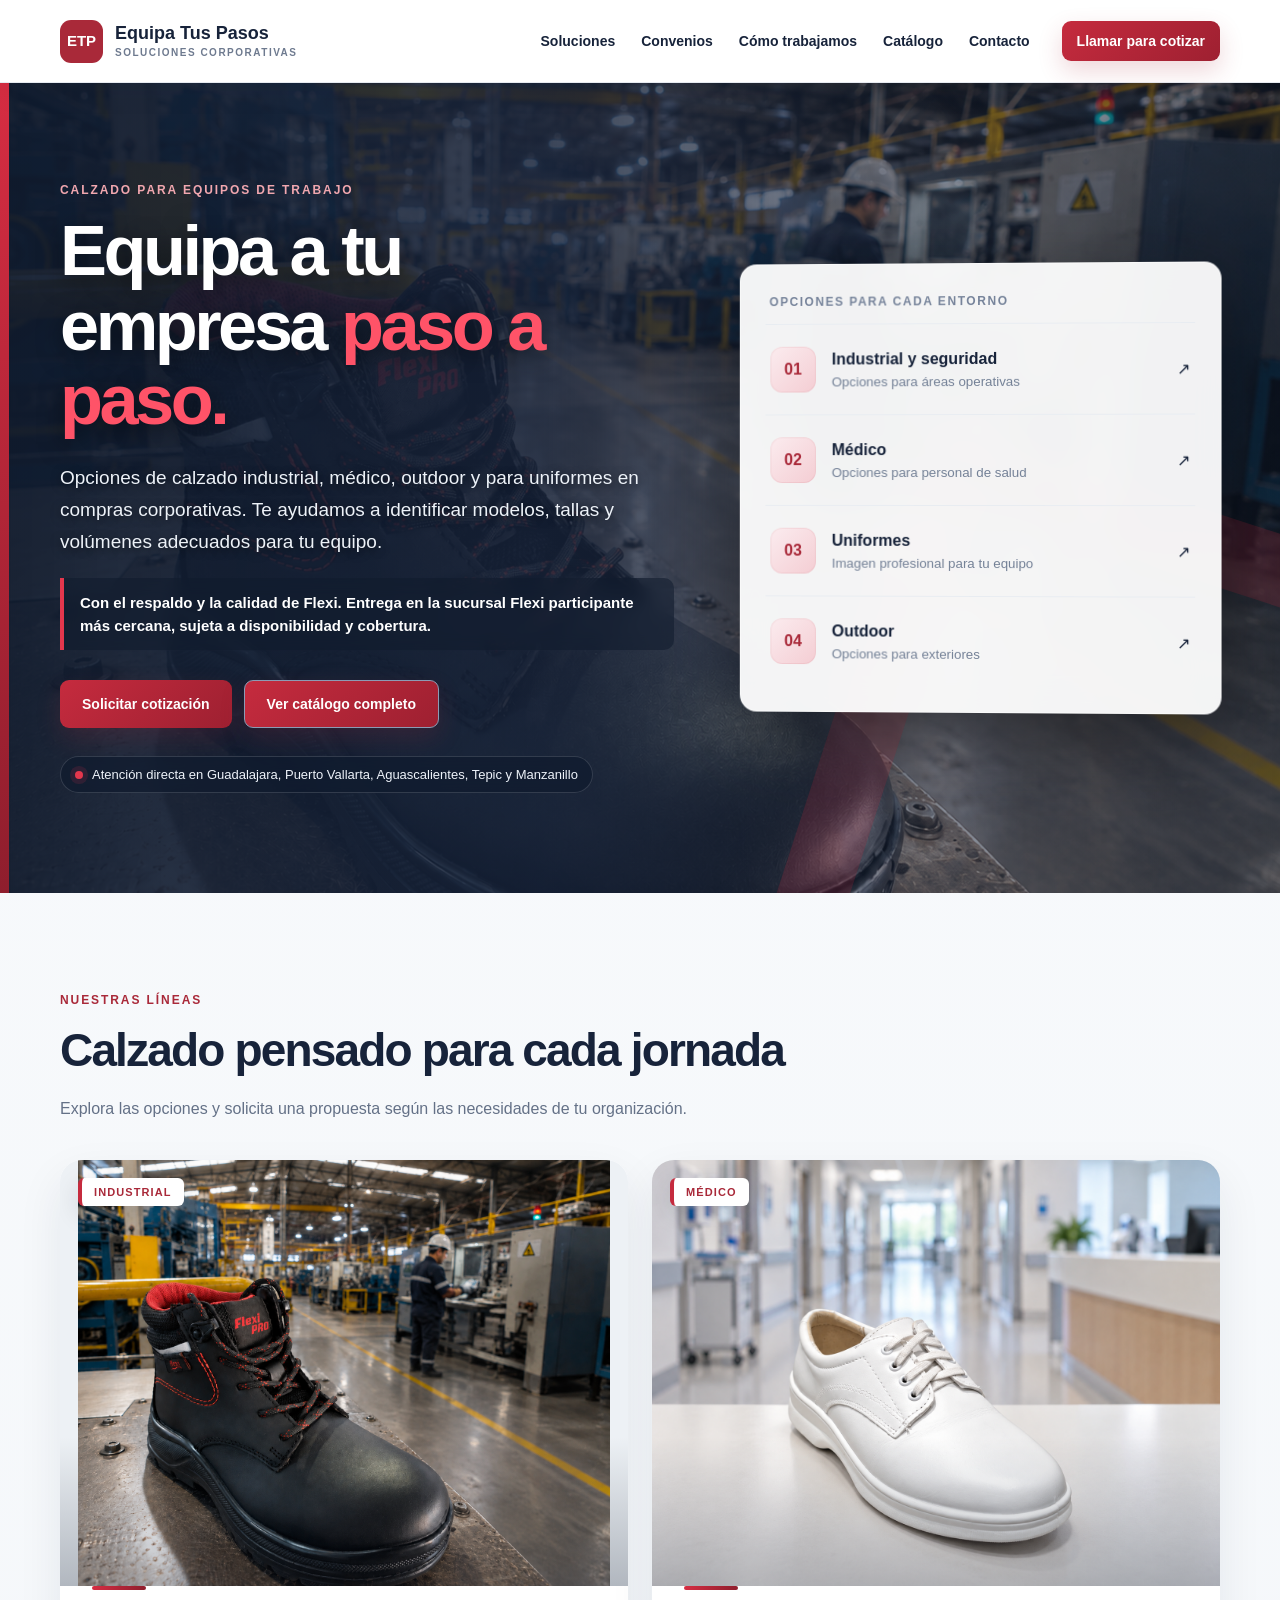
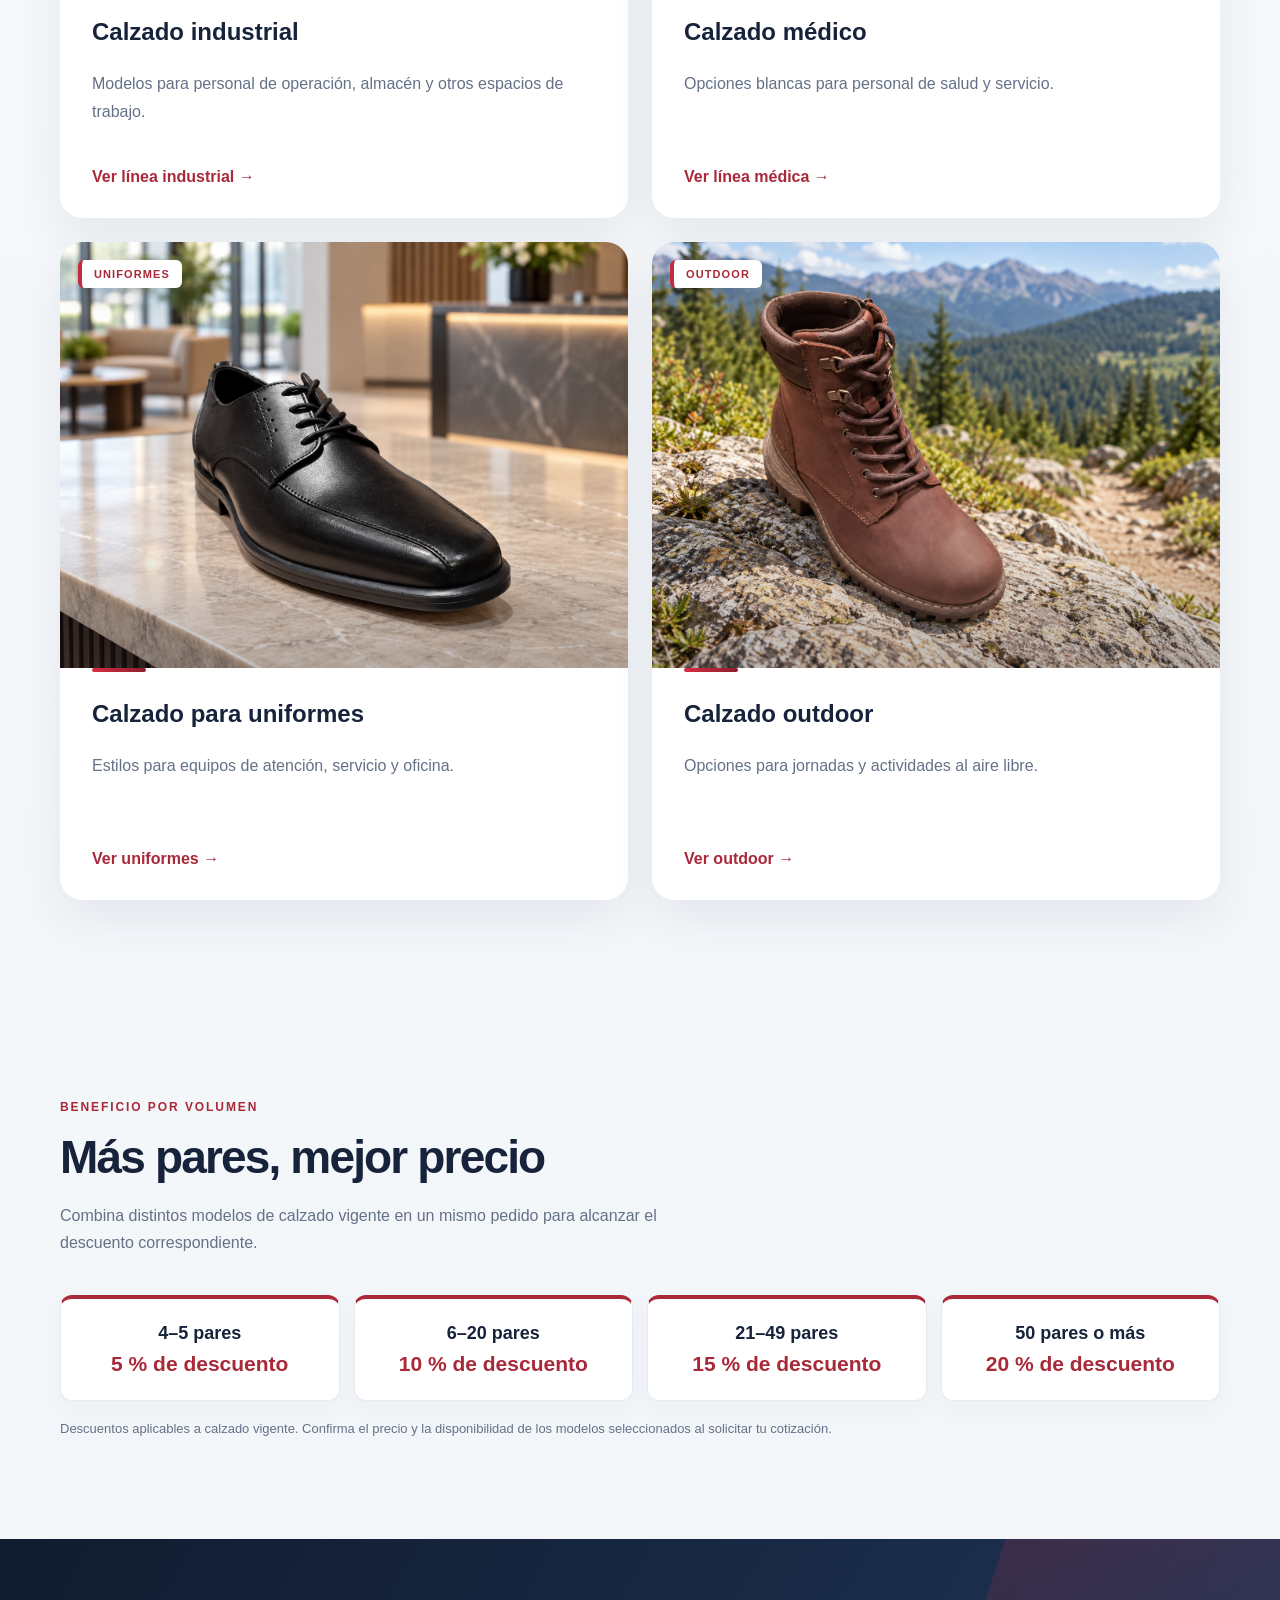
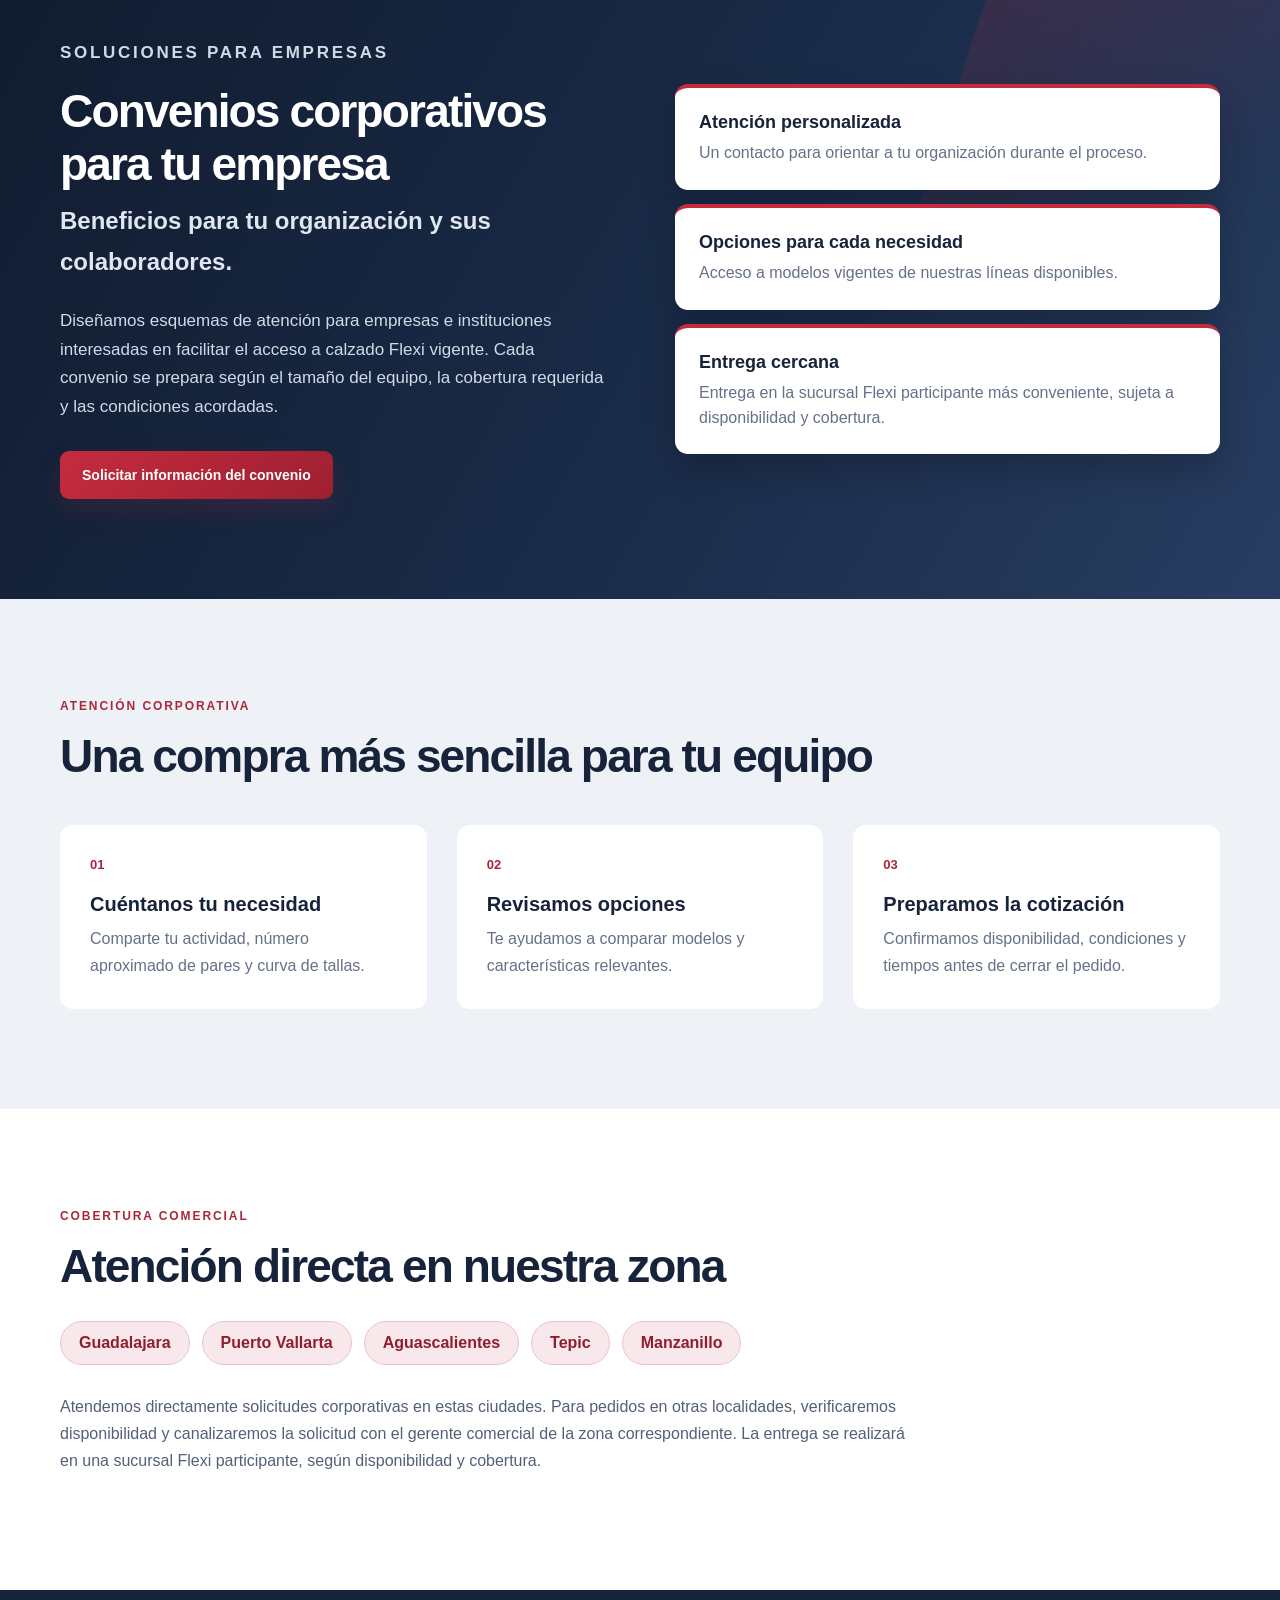
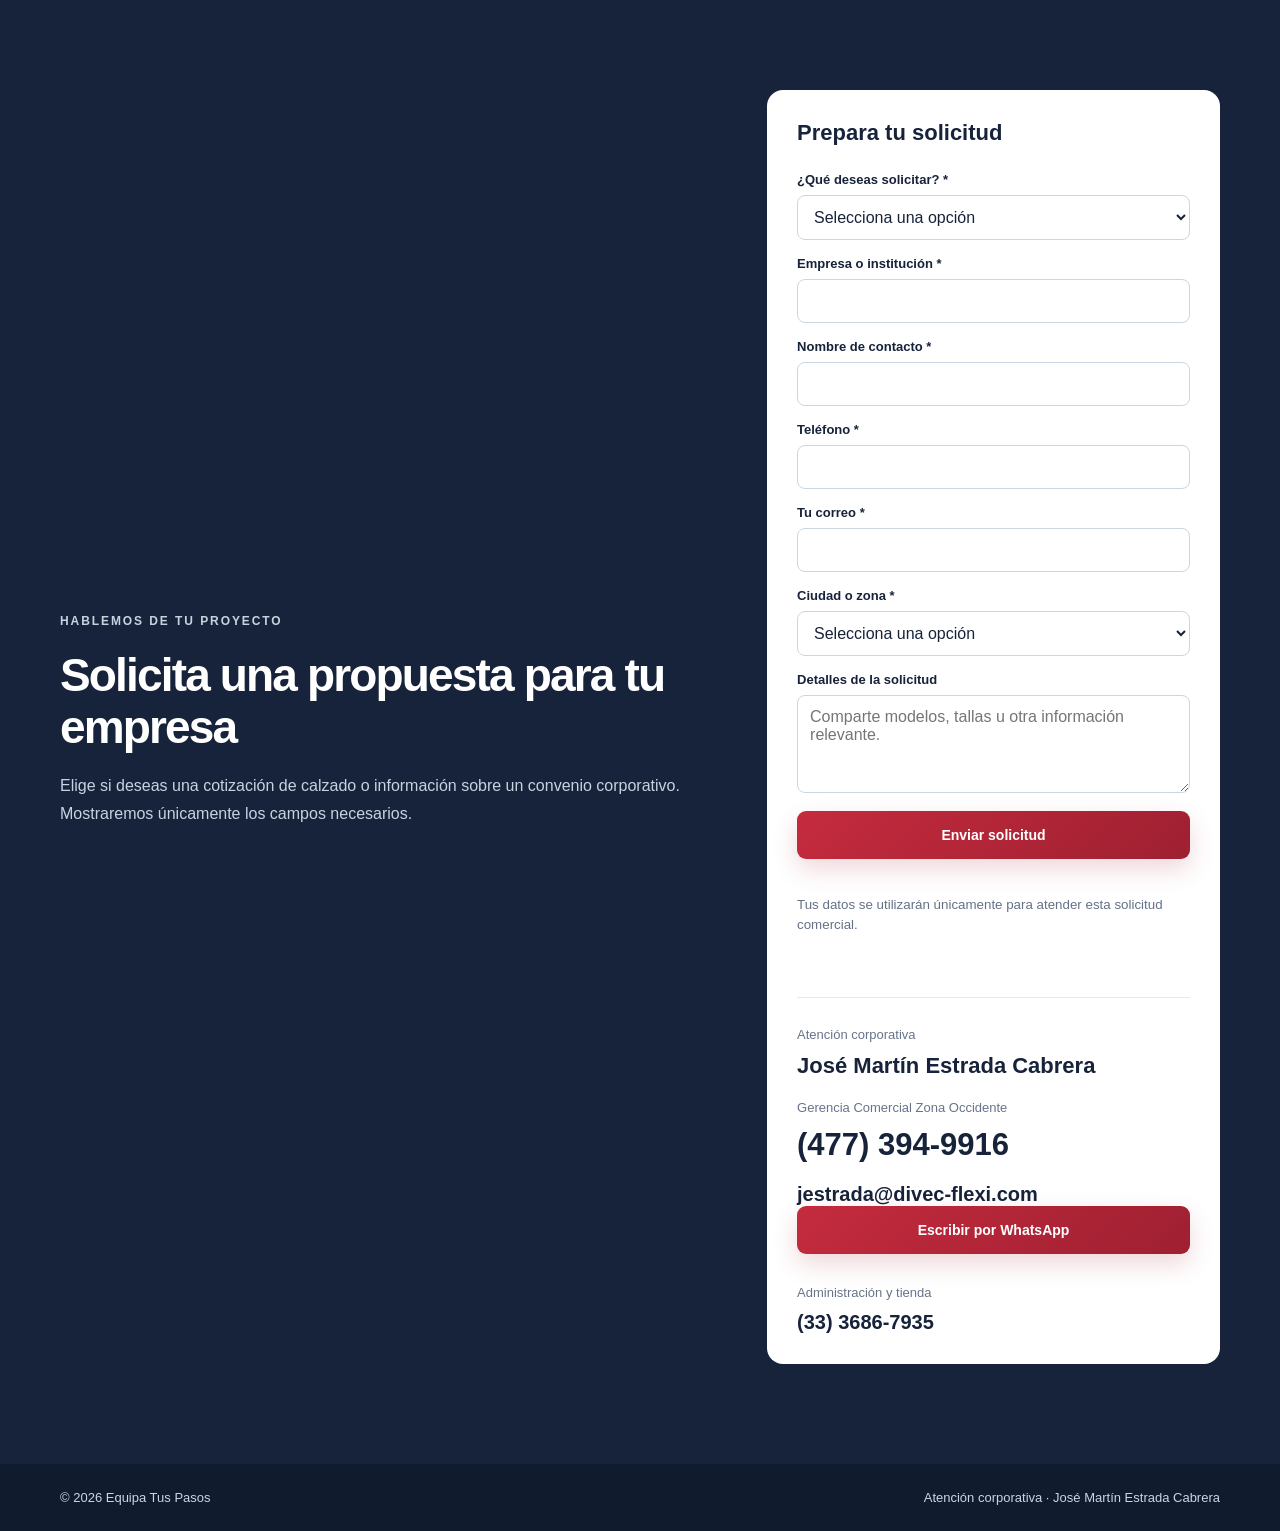
==== commit 6b85d325: "Moderniza la página y completa Otra ciudad Renueva portada, tarjetas y convenios; agrega ciudad y es" ====
--- a/index.html
+++ b/index.html
@@ -7,7 +7,7 @@
   <meta name="description" content="Cotiza calzado industrial, médico, outdoor y para uniformes. Atención corporativa en Guadalajara, Puerto Vallarta, Aguascalientes, Tepic y Manzanillo.">
   <meta name="robots" content="index,follow"><link rel="canonical" href="https://laejmestradacabrera-tech.github.io/equipa-tus-pasos-web/">
   <meta name="theme-color" content="#17233a">
-  <link rel="stylesheet" href="styles.css?v=formulario-dinamico">
+  <link rel="stylesheet" href="styles.css?v=modernizacion-flexi">
   <script type="application/ld+json">{"@context":"https://schema.org","@type":"Organization","name":"Equipa Tus Pasos","description":"Soluciones de calzado industrial, médico, outdoor y para uniformes de empresas","areaServed":["Guadalajara","Puerto Vallarta","Aguascalientes","Tepic","Manzanillo"],"telephone":"+523336867935"}</script>
 </head>
 <body>
@@ -23,10 +23,10 @@
     <section class="hero"><div class="wrap hero-grid"><div><p class="eyebrow">Calzado para equipos de trabajo</p><h1>Equipa a tu empresa <em>paso a paso.</em></h1><p class="lead">Opciones de calzado industrial, médico, outdoor y para uniformes en compras corporativas. Te ayudamos a identificar modelos, tallas y volúmenes adecuados para tu equipo.</p><p class="hero-trust">Con el respaldo y la calidad de Flexi. Entrega en la sucursal Flexi participante más cercana, sujeta a disponibilidad y cobertura.</p><div class="actions"><a class="button" href="#contacto">Solicitar cotización</a><a class="button button-ghost" href="catalogo.html">Ver catálogo completo</a></div><p class="hero-note">Atención directa en Guadalajara, Puerto Vallarta, Aguascalientes, Tepic y Manzanillo</p></div><div class="hero-panel" aria-label="Nuestras cuatro líneas de calzado"><div class="hero-panel-heading">Opciones para cada entorno</div><a href="industrial.html"><span class="panel-icon">01</span><span><strong>Industrial y seguridad</strong><small>Opciones para áreas operativas</small></span><span aria-hidden="true">↗</span></a><a href="clinico.html"><span class="panel-icon">02</span><span><strong>Médico</strong><small>Opciones para personal de salud</small></span><span aria-hidden="true">↗</span></a><a href="uniformes.html"><span class="panel-icon">03</span><span><strong>Uniformes</strong><small>Imagen profesional para tu equipo</small></span><span aria-hidden="true">↗</span></a><a href="outdoor.html"><span class="panel-icon">04</span><span><strong>Outdoor</strong><small>Opciones para exteriores</small></span><span aria-hidden="true">↗</span></a></div></div></section>
     <section id="soluciones" class="section wrap"><p class="eyebrow dark">Nuestras líneas</p><h2>Calzado pensado para cada jornada</h2><p class="section-intro">Explora las opciones y solicita una propuesta según las necesidades de tu organización.</p><div class="cards"><article class="card"><div class="card-visual"><img src="industrial-142002-clean.png" alt="Calzado industrial negro en ambiente de fábrica" loading="lazy"><span class="card-badge">INDUSTRIAL</span></div><div class="card-body"><h3>Calzado industrial</h3><p>Modelos para personal de operación, almacén y otros espacios de trabajo.</p><a class="text-link" href="industrial.html">Ver línea industrial <span aria-hidden="true">→</span></a></div></article><article class="card"><div class="card-visual"><img src="medico-05807.png" alt="Calzado médico blanco en ambiente clínico" loading="lazy"><span class="card-badge">MÉDICO</span></div><div class="card-body"><h3>Calzado médico</h3><p>Opciones blancas para personal de salud y servicio.</p><a class="text-link" href="clinico.html">Ver línea médica <span aria-hidden="true">→</span></a></div></article><article class="card"><div class="card-visual"><img src="uniformes-407815.png" alt="Calzado negro para uniforme en ambiente corporativo" loading="lazy"><span class="card-badge">UNIFORMES</span></div><div class="card-body"><h3>Calzado para uniformes</h3><p>Estilos para equipos de atención, servicio y oficina.</p><a class="text-link" href="uniformes.html">Ver uniformes <span aria-hidden="true">→</span></a></div></article><article class="card"><div class="card-visual"><img src="outdoor-417413.png" alt="Bota outdoor café en entorno natural" loading="lazy"><span class="card-badge">OUTDOOR</span></div><div class="card-body"><h3>Calzado outdoor</h3><p>Opciones para jornadas y actividades al aire libre.</p><a class="text-link" href="outdoor.html">Ver outdoor <span aria-hidden="true">→</span></a></div></article></div></section>
     <section id="descuentos" class="section wrap"><p class="eyebrow dark">Beneficio por volumen</p><h2>Más pares, mejor precio</h2><p class="section-intro">Combina distintos modelos de calzado vigente en un mismo pedido para alcanzar el descuento correspondiente.</p><div class="discount-grid"><div><strong>4–5 pares</strong><span>5 % de descuento</span></div><div><strong>6–20 pares</strong><span>10 % de descuento</span></div><div><strong>21–49 pares</strong><span>15 % de descuento</span></div><div><strong>50 pares o más</strong><span>20 % de descuento</span></div></div><p class="discount-note">Descuentos aplicables a calzado vigente. Confirma el precio y la disponibilidad de los modelos seleccionados al solicitar tu cotización.</p></section><section id="convenios" class="section agreements"><div class="wrap agreements-grid"><div><p class="eyebrow">Soluciones para empresas</p><h2>Convenios corporativos para tu empresa</h2><p class="agreements-lead">Beneficios para tu organización y sus colaboradores.</p><p>Diseñamos esquemas de atención para empresas e instituciones interesadas en facilitar el acceso a calzado Flexi vigente. Cada convenio se prepara según el tamaño del equipo, la cobertura requerida y las condiciones acordadas.</p><a class="button" href="#contacto">Solicitar información del convenio</a></div><div class="agreement-benefits"><div><strong>Atención personalizada</strong><span>Un contacto para orientar a tu organización durante el proceso.</span></div><div><strong>Opciones para cada necesidad</strong><span>Acceso a modelos vigentes de nuestras líneas disponibles.</span></div><div><strong>Entrega cercana</strong><span>Entrega en la sucursal Flexi participante más conveniente, sujeta a disponibilidad y cobertura.</span></div></div></div></section><section id="proceso" class="section process"><div class="wrap"><p class="eyebrow dark">Atención corporativa</p><h2>Una compra más sencilla para tu equipo</h2><div class="steps"><div><span>01</span><h3>Cuéntanos tu necesidad</h3><p>Comparte tu actividad, número aproximado de pares y curva de tallas.</p></div><div><span>02</span><h3>Revisamos opciones</h3><p>Te ayudamos a comparar modelos y características relevantes.</p></div><div><span>03</span><h3>Preparamos la cotización</h3><p>Confirmamos disponibilidad, condiciones y tiempos antes de cerrar el pedido.</p></div></div></div></section>
-    <section class="section coverage"><div class="wrap"><p class="eyebrow dark">Cobertura comercial</p><h2>Atención directa en nuestra zona</h2><div class="coverage-list"><span>Guadalajara</span><span>Puerto Vallarta</span><span>Aguascalientes</span><span>Tepic</span><span>Manzanillo</span></div><p class="coverage-note">Atendemos directamente solicitudes corporativas en estas ciudades. Para pedidos en otras localidades, verificaremos disponibilidad y canalizaremos la solicitud con el gerente comercial de la zona correspondiente. La entrega se realizará en una sucursal Flexi participante, según disponibilidad y cobertura.</p></div></section><section id="contacto" class="section contact"><div class="wrap contact-grid"><div><p class="eyebrow">Hablemos de tu proyecto</p><h2>Solicita una propuesta para tu empresa</h2><p>Elige si deseas una cotización de calzado o información sobre un convenio corporativo. Mostraremos únicamente los campos necesarios.</p></div><div class="contact-card"><h3>Prepara tu solicitud</h3><form id="quote-form"><label for="request_type">¿Qué deseas solicitar? *</label><select id="request_type" name="request_type" required><option value="">Selecciona una opción</option><option value="Cotización">Cotización de calzado</option><option value="Convenio">Convenio corporativo</option></select><label for="company">Empresa o institución *</label><input id="company" name="company" required maxlength="120" autocomplete="organization"><label for="person">Nombre de contacto *</label><input id="person" name="person" required maxlength="120" autocomplete="name"><label for="phone">Teléfono *</label><input id="phone" name="phone" required maxlength="30" autocomplete="tel" inputmode="tel"><label for="email">Tu correo *</label><input id="email" name="email" type="email" required maxlength="180" autocomplete="email"><label id="city-label" for="city">Ciudad o zona *</label><select id="city" name="city" required><option value="">Selecciona una opción</option><option>Guadalajara</option><option>Puerto Vallarta</option><option>Aguascalientes</option><option>Tepic</option><option>Manzanillo</option><option>Otra ciudad</option></select><div id="purchase-fields" class="conditional-fields" hidden><label for="line">Línea de calzado *</label><select id="line" name="line"><option value="">Selecciona una opción</option><option>Industrial</option><option>Médico</option><option>Uniformes</option><option>Outdoor</option></select><label for="volume">Volumen aproximado</label><input id="volume" name="volume" maxlength="80" placeholder="Ej. 50 pares"></div><div id="agreement-fields" class="conditional-fields" hidden><label for="role">Puesto o área *</label><input id="role" name="role" maxlength="120" autocomplete="organization-title"><label for="organization_type">Tipo de organización *</label><select id="organization_type" name="organization_type"><option value="">Selecciona una opción</option><option>Empresa privada</option><option>Institución pública</option><option>Institución educativa</option><option>Asociación u organismo</option><option>Otra</option></select><label for="employees">Número aproximado de colaboradores</label><input id="employees" name="employees" maxlength="80" inputmode="numeric" placeholder="Ej. 150 colaboradores"></div><label id="details-label" for="details">Detalles u observaciones</label><textarea id="details" name="details" rows="4" maxlength="2000" placeholder="Comparte cualquier información que nos ayude a atender tu solicitud."></textarea><div class="form-trap" aria-hidden="true"><label for="website">Sitio web</label><input id="website" name="website" tabindex="-1" autocomplete="off"></div><button class="button" type="submit">Enviar solicitud</button><small class="form-note">Tus datos se utilizarán únicamente para atender esta solicitud comercial.</small><p id="form-status" class="form-status" role="status" aria-live="polite"></p></form><div class="contact-divider"></div><p>Atención corporativa</p><h3>José Martín Estrada Cabrera</h3><p>Gerencia Comercial Zona Occidente</p><a class="contact-number" href="tel:+524773949916">(477) 394-9916</a><a class="contact-secondary" href="mailto:jestrada@divec-flexi.com">jestrada@divec-flexi.com</a><a class="button" href="https://wa.me/524773949916?text=Hola%2C%20quiero%20cotizar%20calzado%20para%20mi%20empresa">Escribir por WhatsApp</a><p>Administración y tienda</p><a class="contact-secondary" href="tel:+523336867935">(33) 3686-7935</a></div></div></section>
+    <section class="section coverage"><div class="wrap"><p class="eyebrow dark">Cobertura comercial</p><h2>Atención directa en nuestra zona</h2><div class="coverage-list"><span>Guadalajara</span><span>Puerto Vallarta</span><span>Aguascalientes</span><span>Tepic</span><span>Manzanillo</span></div><p class="coverage-note">Atendemos directamente solicitudes corporativas en estas ciudades. Para pedidos en otras localidades, verificaremos disponibilidad y canalizaremos la solicitud con el gerente comercial de la zona correspondiente. La entrega se realizará en una sucursal Flexi participante, según disponibilidad y cobertura.</p></div></section><section id="contacto" class="section contact"><div class="wrap contact-grid"><div><p class="eyebrow">Hablemos de tu proyecto</p><h2>Solicita una propuesta para tu empresa</h2><p>Elige si deseas una cotización de calzado o información sobre un convenio corporativo. Mostraremos únicamente los campos necesarios.</p></div><div class="contact-card"><h3>Prepara tu solicitud</h3><form id="quote-form"><label for="request_type">¿Qué deseas solicitar? *</label><select id="request_type" name="request_type" required><option value="">Selecciona una opción</option><option value="Cotización">Cotización de calzado</option><option value="Convenio">Convenio corporativo</option></select><label for="company">Empresa o institución *</label><input id="company" name="company" required maxlength="120" autocomplete="organization"><label for="person">Nombre de contacto *</label><input id="person" name="person" required maxlength="120" autocomplete="name"><label for="phone">Teléfono *</label><input id="phone" name="phone" required maxlength="30" autocomplete="tel" inputmode="tel"><label for="email">Tu correo *</label><input id="email" name="email" type="email" required maxlength="180" autocomplete="email"><label id="city-label" for="city">Ciudad o zona *</label><select id="city" name="city" required><option value="">Selecciona una opción</option><option>Guadalajara</option><option>Puerto Vallarta</option><option>Aguascalientes</option><option>Tepic</option><option>Manzanillo</option><option>Otra ciudad</option></select><div id="other-city-field" class="conditional-block" hidden><label for="other_city">Escribe ciudad y estado *</label><input id="other_city" name="other_city" maxlength="120" placeholder="Ej. León, Guanajuato"></div><div id="purchase-fields" class="conditional-fields" hidden><label for="line">Línea de calzado *</label><select id="line" name="line"><option value="">Selecciona una opción</option><option>Industrial</option><option>Médico</option><option>Uniformes</option><option>Outdoor</option></select><label for="volume">Volumen aproximado</label><input id="volume" name="volume" maxlength="80" placeholder="Ej. 50 pares"></div><div id="agreement-fields" class="conditional-fields" hidden><label for="role">Puesto o área *</label><input id="role" name="role" maxlength="120" autocomplete="organization-title"><label for="organization_type">Tipo de organización *</label><select id="organization_type" name="organization_type"><option value="">Selecciona una opción</option><option>Empresa privada</option><option>Institución pública</option><option>Institución educativa</option><option>Asociación u organismo</option><option>Otra</option></select><label for="employees">Número aproximado de colaboradores</label><input id="employees" name="employees" maxlength="80" inputmode="numeric" placeholder="Ej. 150 colaboradores"></div><label id="details-label" for="details">Detalles u observaciones</label><textarea id="details" name="details" rows="4" maxlength="2000" placeholder="Comparte cualquier información que nos ayude a atender tu solicitud."></textarea><div class="form-trap" aria-hidden="true"><label for="website">Sitio web</label><input id="website" name="website" tabindex="-1" autocomplete="off"></div><button class="button" type="submit">Enviar solicitud</button><small class="form-note">Tus datos se utilizarán únicamente para atender esta solicitud comercial.</small><p id="form-status" class="form-status" role="status" aria-live="polite"></p></form><div class="contact-divider"></div><p>Atención corporativa</p><h3>José Martín Estrada Cabrera</h3><p>Gerencia Comercial Zona Occidente</p><a class="contact-number" href="tel:+524773949916">(477) 394-9916</a><a class="contact-secondary" href="mailto:jestrada@divec-flexi.com">jestrada@divec-flexi.com</a><a class="button" href="https://wa.me/524773949916?text=Hola%2C%20quiero%20cotizar%20calzado%20para%20mi%20empresa">Escribir por WhatsApp</a><p>Administración y tienda</p><a class="contact-secondary" href="tel:+523336867935">(33) 3686-7935</a></div></div></section>
   </main>
   <footer><div class="wrap footer-inner"><span>© <span id="year">2026</span> Equipa Tus Pasos</span><span>Atención corporativa · José Martín Estrada Cabrera</span></div></footer>
-  <script src="site.js?v=formulario-dinamico" defer></script>
+  <script src="site.js?v=modernizacion-flexi" defer></script>
 </body>
 </html>
 
--- a/styles.css
+++ b/styles.css
@@ -18,3 +18,44 @@
 .agreements .agreements-lead{color:#dfe6f2;font-size:clamp(19px,2vw,24px);font-weight:700;margin-top:-8px}
 
 .conditional-fields{display:contents}.conditional-fields[hidden]{display:none!important}
+
+.conditional-block{display:contents}.conditional-block[hidden]{display:none!important}
+
+/* Renovación visual moderna */
+body{background:linear-gradient(180deg,#f8fafc 0%,#eef2f7 100%)}
+.site-header{background:#fffffff2;backdrop-filter:blur(14px);box-shadow:0 8px 30px #101b2e12}
+.button{background:linear-gradient(135deg,#c52b3e,#9e2031);box-shadow:0 10px 24px #a9293930;transition:transform .2s ease,box-shadow .2s ease,background .2s ease}
+.button:hover{transform:translateY(-2px);box-shadow:0 15px 30px #a9293945;background:linear-gradient(135deg,#d53247,#8f1e2d)}
+.hero{position:relative;overflow:hidden;background-image:linear-gradient(90deg,#101b2ef2 0%,#17233ad9 42%,#17233a82 72%,#101b2e99 100%),url('industrial-142002-clean.png');background-size:cover;background-position:center 48%;min-height:720px;display:flex;align-items:center;padding:100px 0}
+.hero:before{content:"";position:absolute;inset:0 auto 0 0;width:9px;background:linear-gradient(#d62d42,#8f1e2d)}
+.hero:after{content:"";position:absolute;right:-110px;bottom:-160px;width:420px;height:420px;border:70px solid #bf263a33;transform:rotate(18deg);pointer-events:none}
+.hero .wrap{position:relative;z-index:1}
+.hero-grid{grid-template-columns:1.12fr .88fr;gap:64px}
+.hero h1{text-shadow:0 5px 24px #0008}
+.hero h1 em{color:#ff5368}
+.hero .lead{color:#edf2f8;text-shadow:0 2px 10px #0008}
+.hero-trust{background:#101b2e8f;border-left:4px solid #e4374d;border-radius:0 10px 10px 0;padding:13px 16px;backdrop-filter:blur(8px)}
+.hero-note{display:inline-flex;align-items:center;gap:9px;background:#101b2eb8;border:1px solid #ffffff24;border-radius:999px;padding:10px 14px;color:#eef3fa;backdrop-filter:blur(8px)}
+.hero-note:before{content:"";width:8px;height:8px;border-radius:50%;background:#e4374d;box-shadow:0 0 0 5px #e4374d24}
+.hero-panel{background:#fffffff0;border:1px solid #ffffff80;box-shadow:0 30px 80px #0006;backdrop-filter:blur(16px);transform:perspective(1200px) rotateY(-2deg)}
+.hero-panel a{transition:transform .2s ease,background .2s ease,padding .2s ease;border-radius:.2s ease}
+.hero-panel a:hover{background:#f8e8eb;transform:translateX(6px);padding-left:12px;border-radius:10px}
+.panel-icon{background:linear-gradient(135deg,#fbecef,#f4cdd3);box-shadow:inset 0 0 0 1px #a9293915}
+.section{position:relative}
+.cards{gap:24px}
+.card{border:0;border-radius:22px;box-shadow:0 18px 45px #17233a14;transition:transform .28s ease,box-shadow .28s ease}
+.card:hover{transform:translateY(-9px);box-shadow:0 28px 60px #17233a26}
+.card-visual:after{content:"";position:absolute;inset:auto 0 0;height:35%;background:linear-gradient(transparent,#101b2e45);pointer-events:none}
+.card-badge{z-index:1;border-left:4px solid #c52b3e;box-shadow:0 8px 24px #101b2e22}
+.card-body{position:relative;padding:32px}
+.card-body:before{content:"";position:absolute;top:0;left:32px;width:54px;height:4px;border-radius:4px;background:linear-gradient(90deg,#d62d42,#8f1e2d)}
+.agreements{position:relative;overflow:hidden;background:linear-gradient(120deg,#101b2e 0%,#1b2d4b 60%,#283d61 100%)}
+.agreements:before{content:"";position:absolute;top:-140px;right:-60px;width:380px;height:620px;background:linear-gradient(135deg,#d62d4240,#d62d4200 65%);transform:rotate(18deg)}
+.agreements .wrap{position:relative;z-index:1}
+.agreement-benefits>div{border-left:0;border-top:4px solid #c52b3e;box-shadow:0 16px 35px #0003;transition:transform .22s ease,background .22s ease}
+.agreement-benefits>div:hover{transform:translateX(7px);background:#fff8f8}
+.reveal-ready .section{opacity:0;transform:translateY(28px);transition:opacity .65s ease,transform .65s ease}
+.reveal-ready .section.is-visible{opacity:1;transform:none}
+@media(max-width:850px){.hero{min-height:auto;background-position:42% center}.hero-panel{transform:none}.hero-grid{gap:45px}}
+@media(max-width:600px){.hero{padding:72px 0;background-image:linear-gradient(180deg,#101b2ef2 0%,#17233ae8 58%,#17233ac7 100%),url('industrial-142002-clean.png');background-position:42% center}.hero:after{width:240px;height:240px;right:-100px;bottom:-100px;border-width:42px}.hero-panel{background:#fffffff5}.card:hover,.button:hover,.agreement-benefits>div:hover{transform:none}}
+@media(prefers-reduced-motion:reduce){.reveal-ready .section{opacity:1;transform:none;transition:none}.button,.card,.hero-panel a,.agreement-benefits>div{transition:none}}
